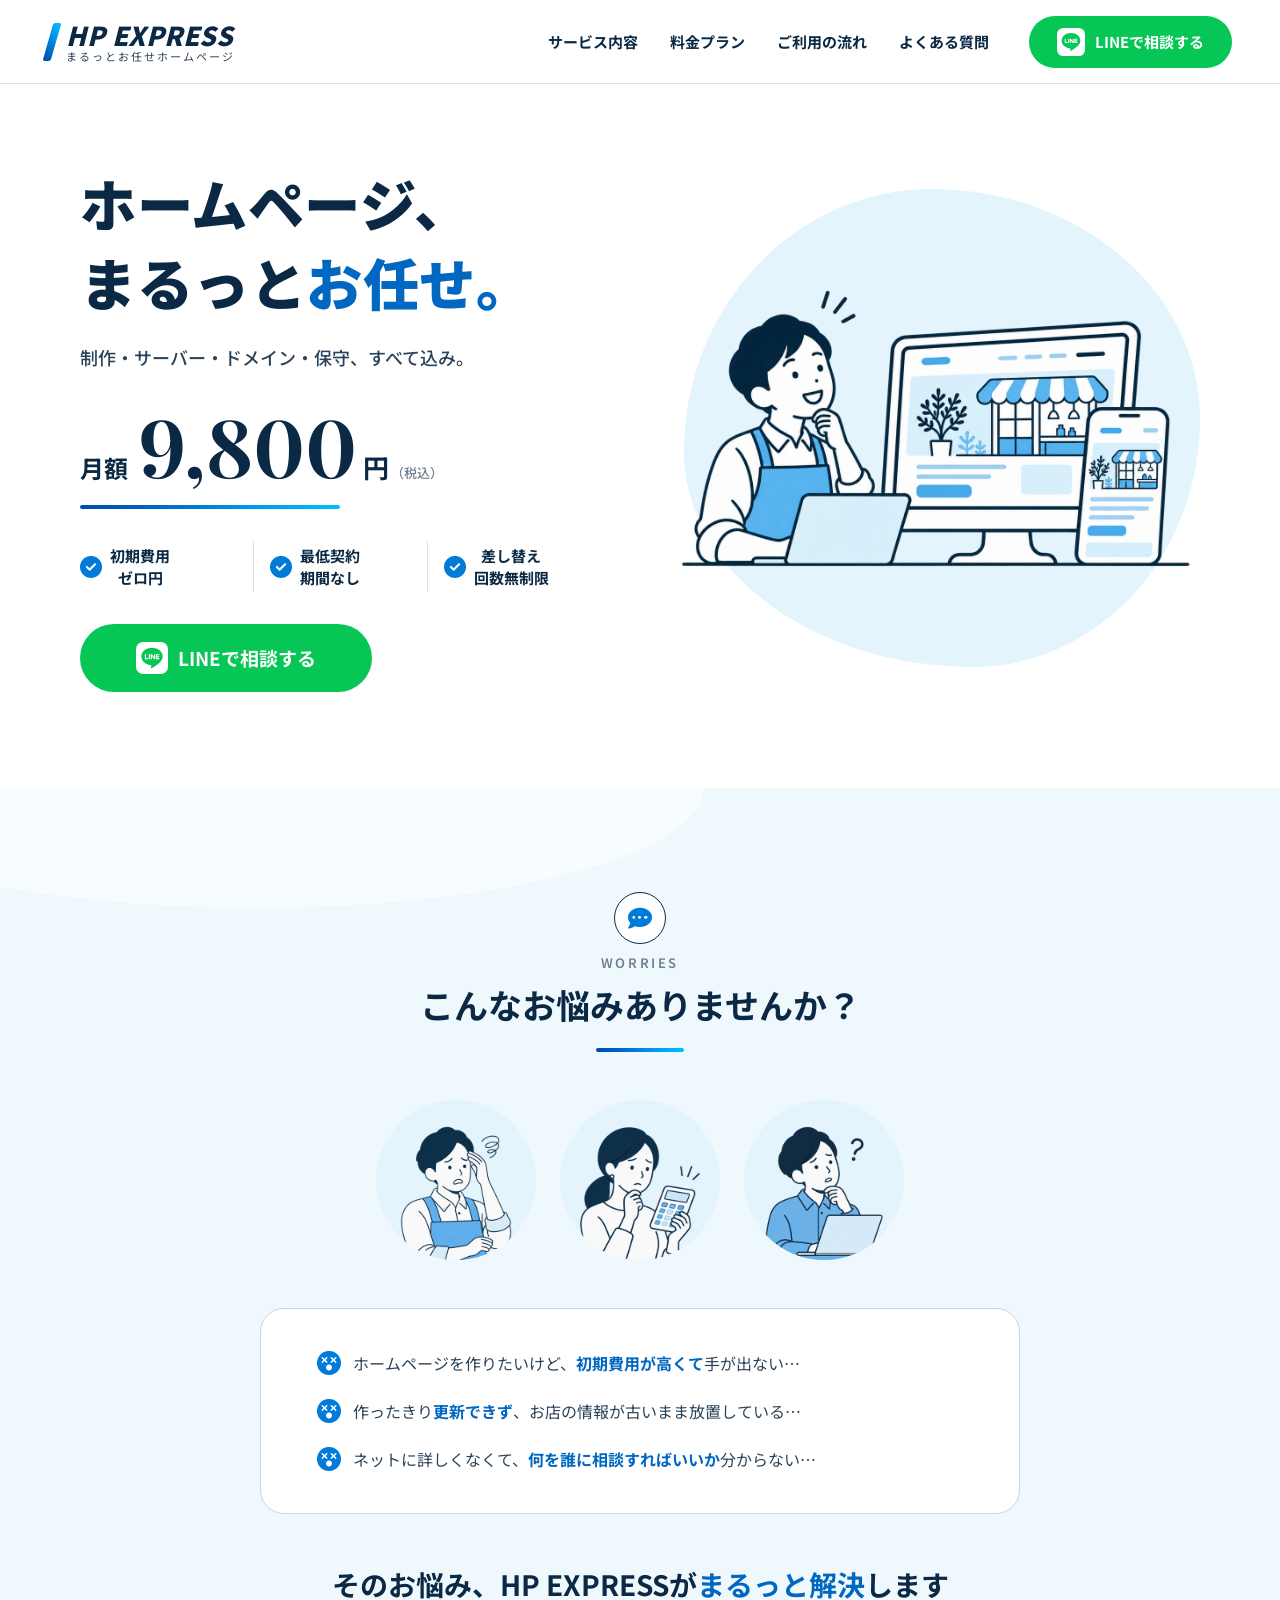
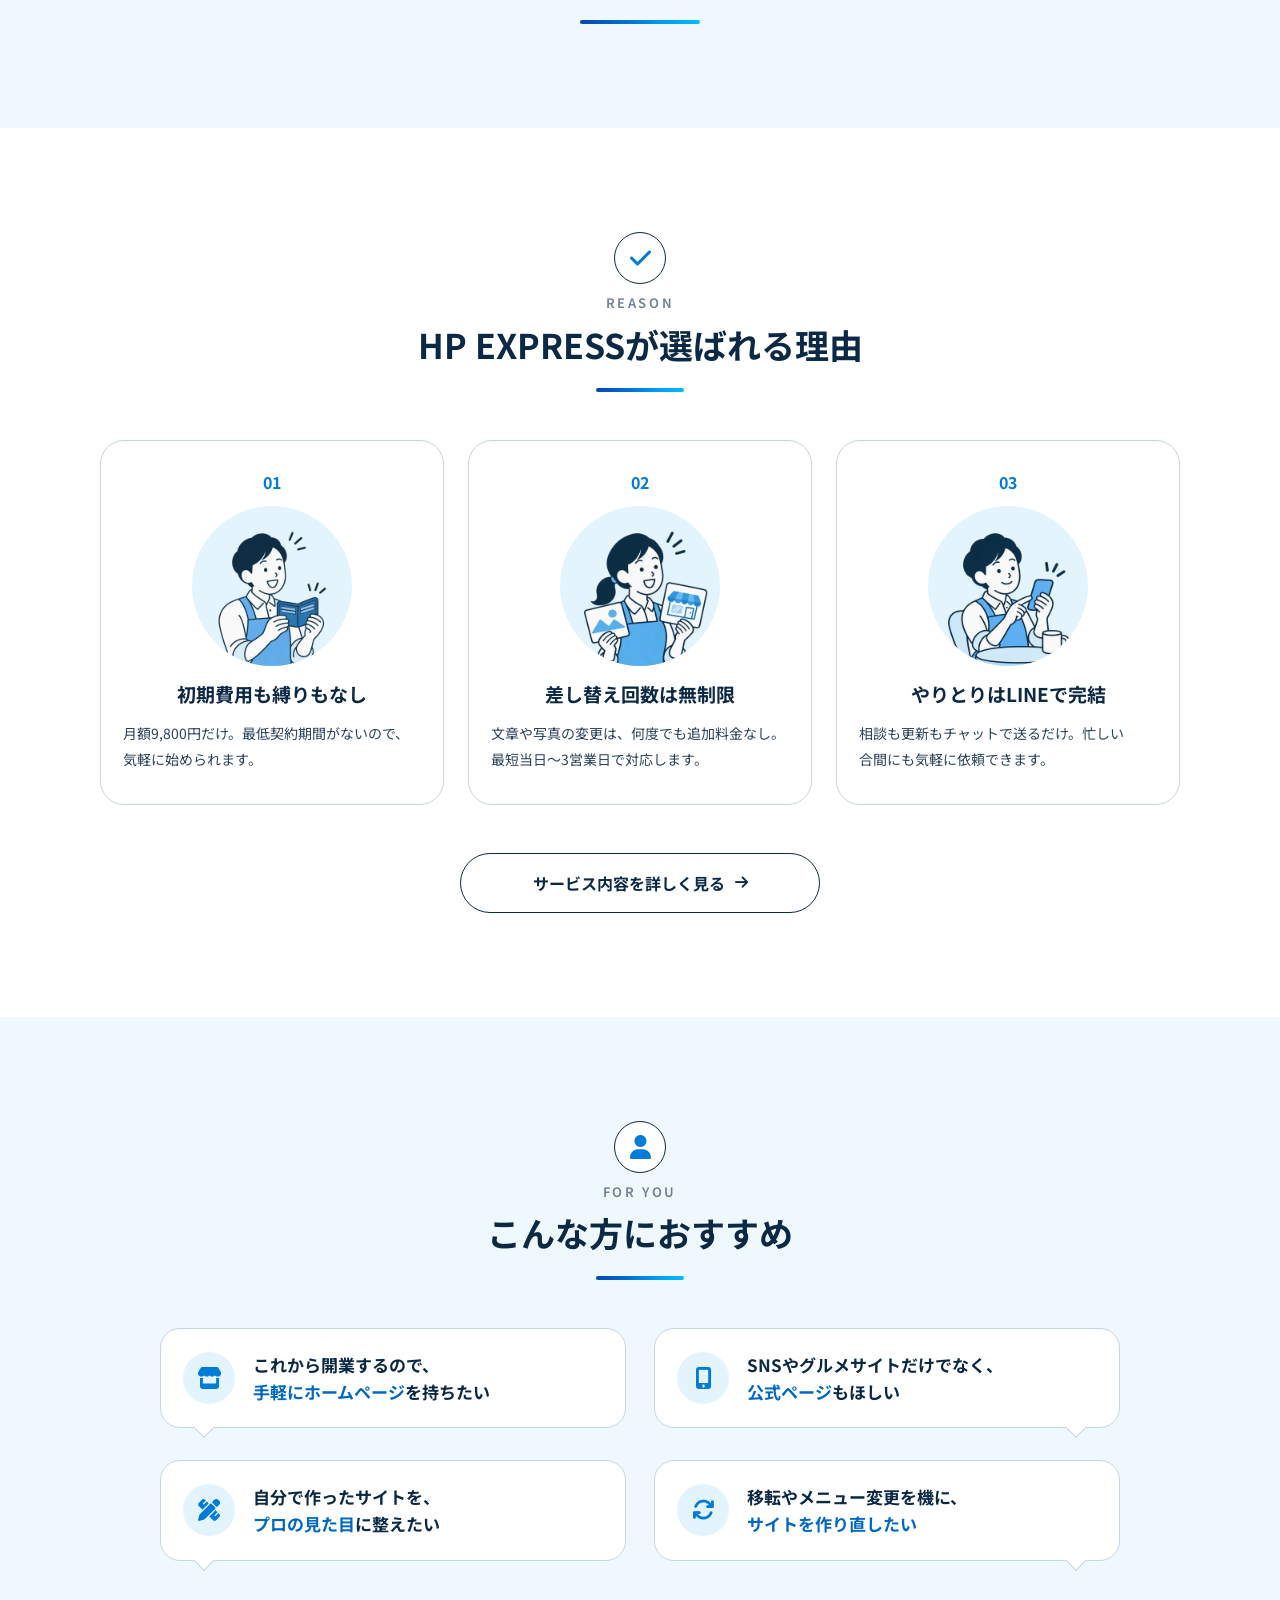
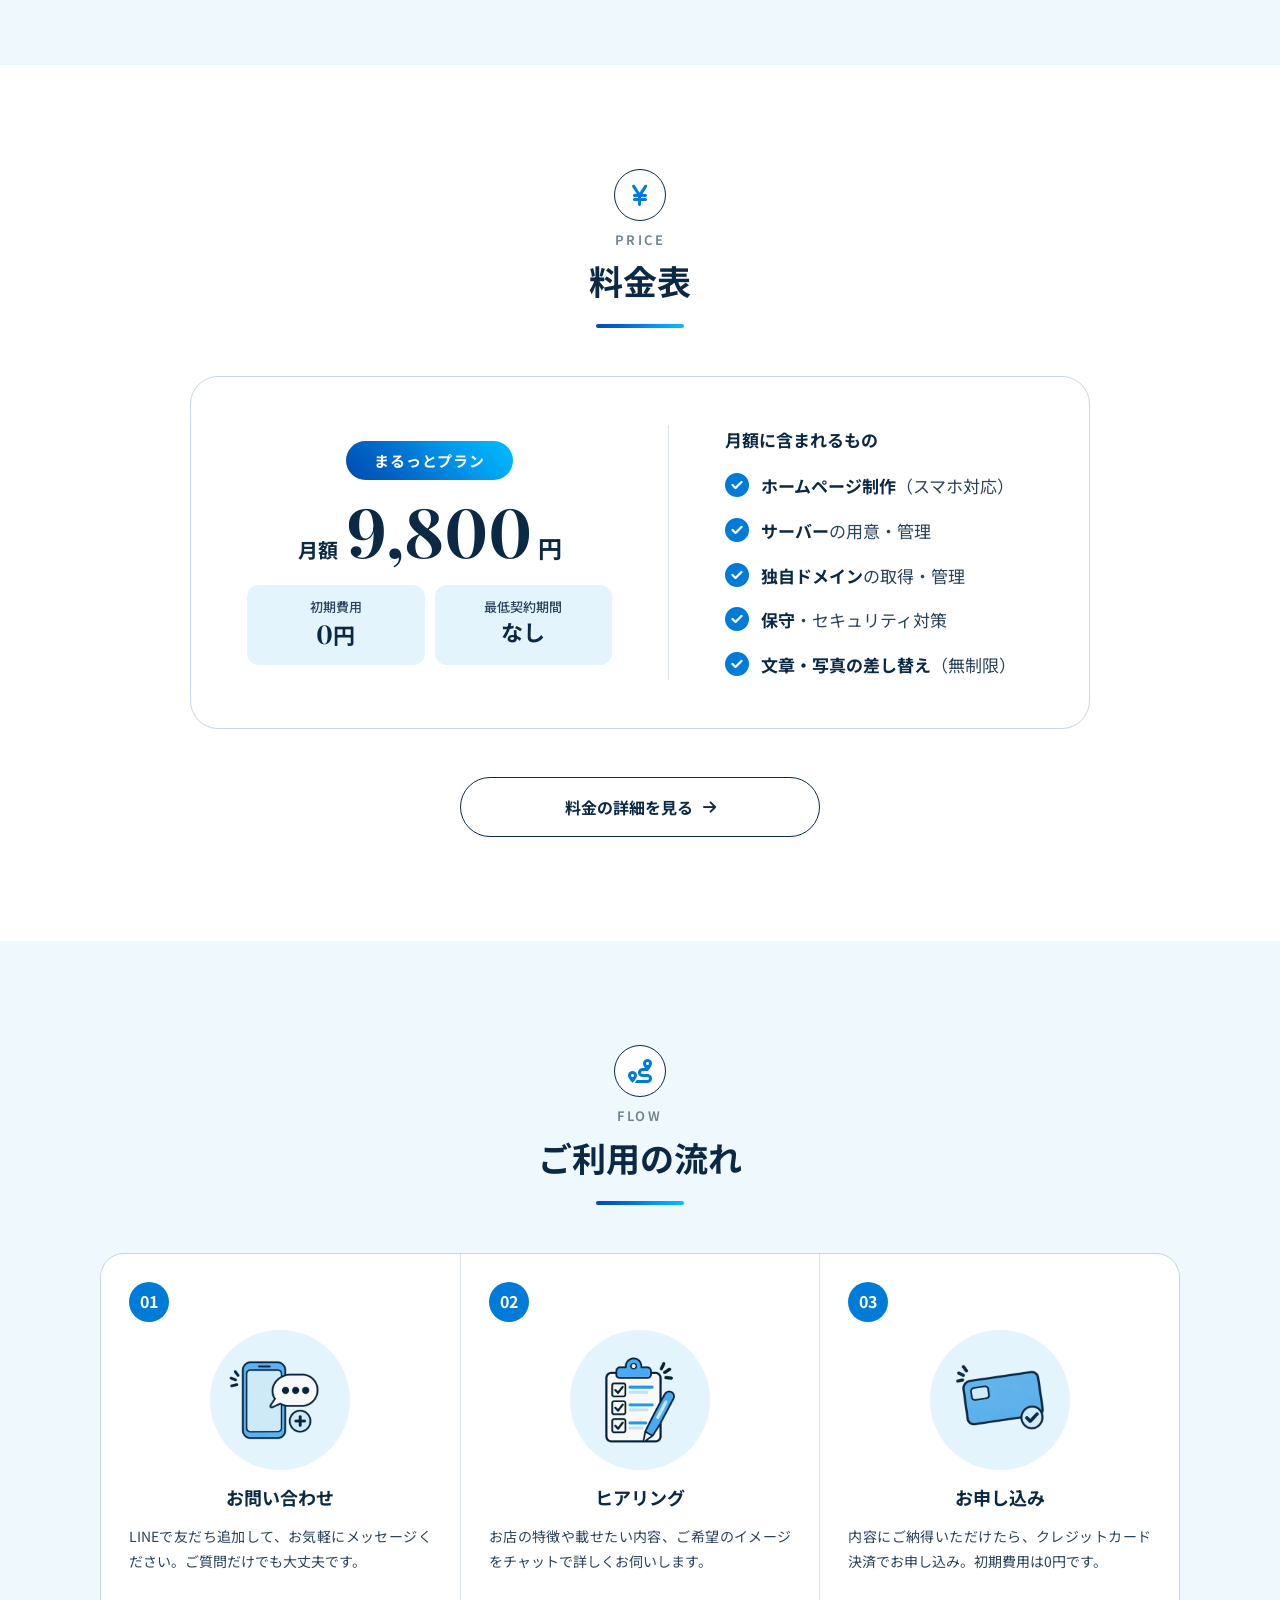
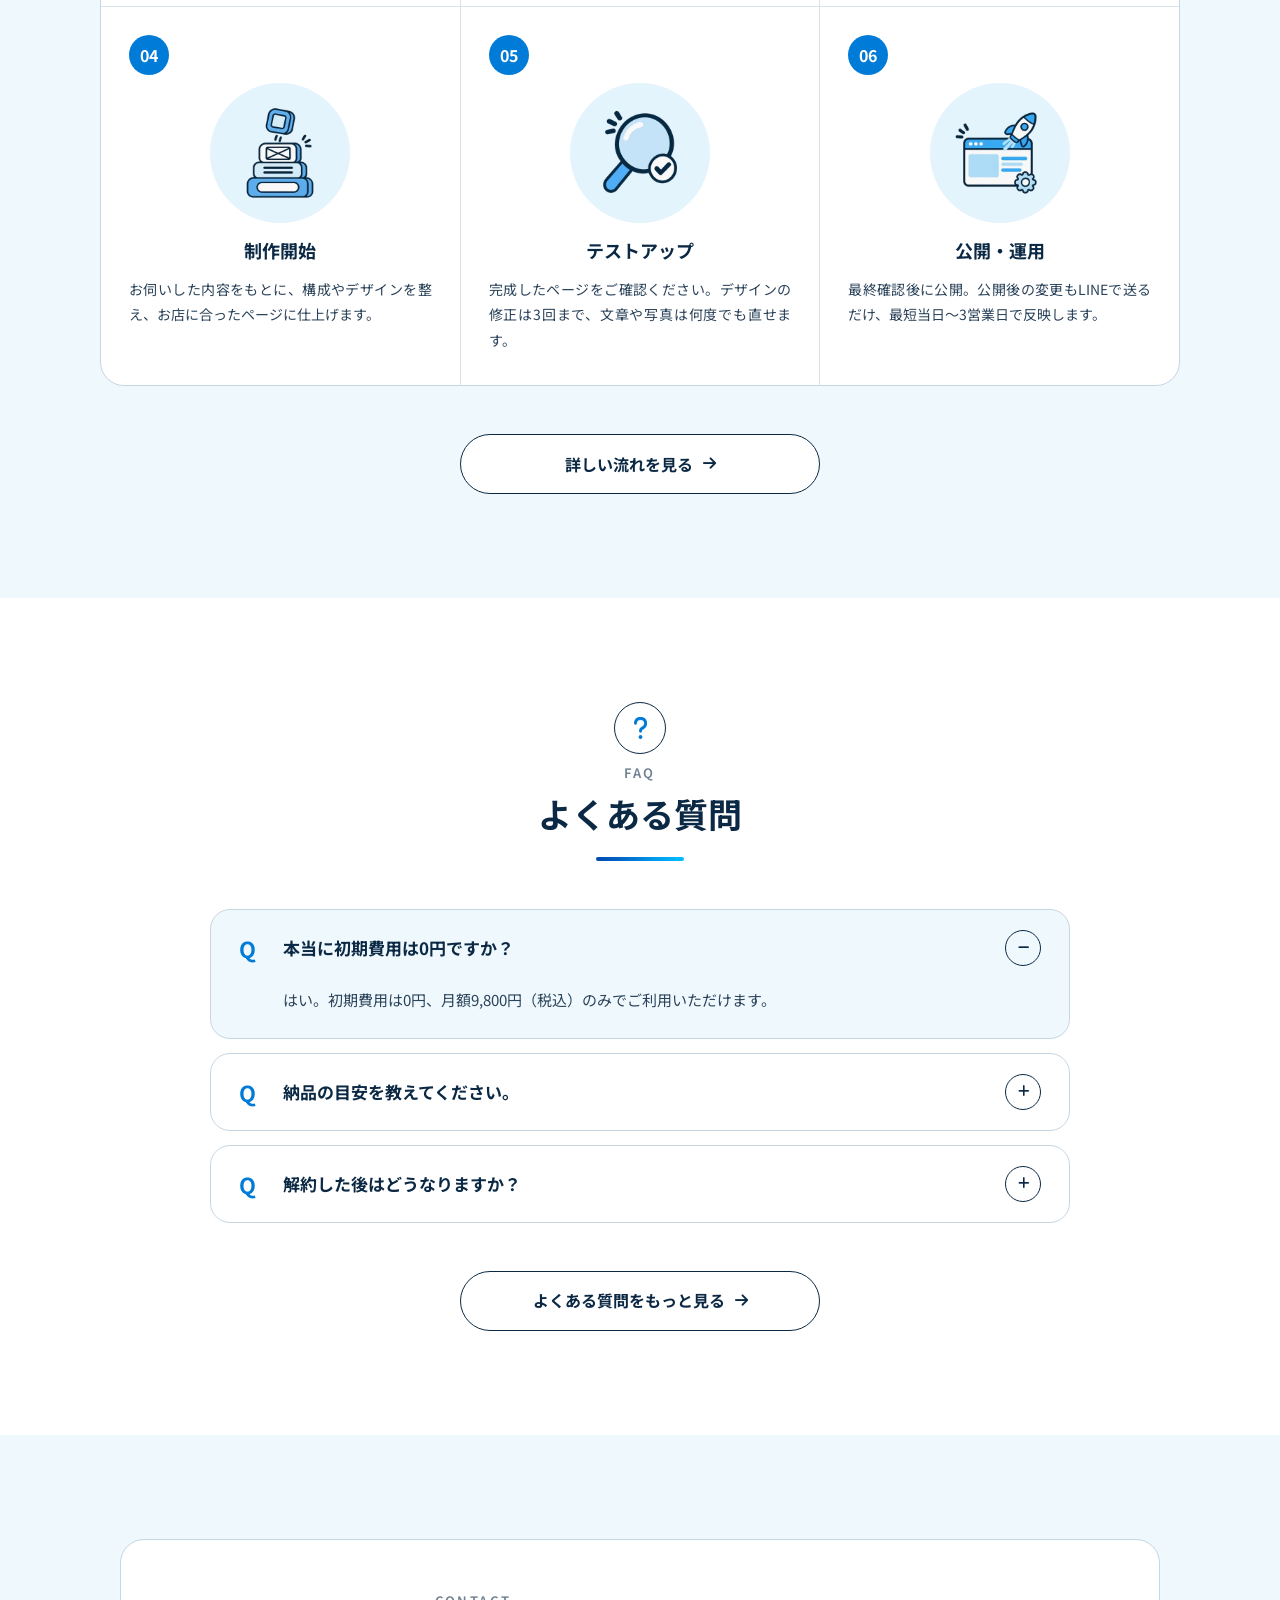
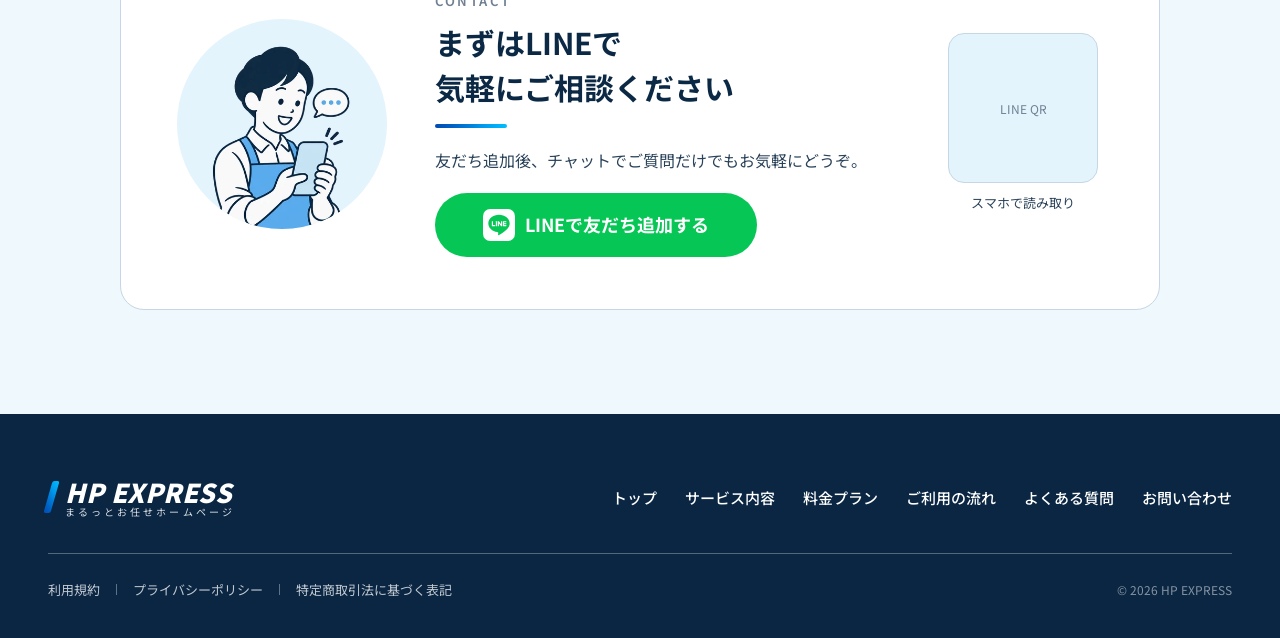
==== index.html @ 2e203f3d "文字サイズ調整" ====
<!DOCTYPE html>
<html lang="ja">
<head>
<meta charset="utf-8">
<meta name="viewport" content="width=device-width, initial-scale=1">
<title>HP EXPRESS｜ホームページ、まるっとお任せ。月額9,800円</title>
<meta name="description" content="制作・サーバー・ドメイン・保守、すべて込みで月額9,800円（税込）。初期費用0円・最低契約期間なし。相談も更新依頼もLINEで完結するホームページ制作サービスです。">
<link rel="preconnect" href="https://fonts.googleapis.com">
<link rel="preconnect" href="https://fonts.gstatic.com" crossorigin>
<link href="https://fonts.googleapis.com/css2?family=Noto+Sans+JP:wght@400;500;600;700;900&amp;family=Playfair+Display:wght@700&amp;display=swap" rel="stylesheet">
<link rel="stylesheet" href="https://cdnjs.cloudflare.com/ajax/libs/font-awesome/6.7.2/css/all.min.css" crossorigin="anonymous" referrerpolicy="no-referrer">
<link rel="stylesheet" href="assets/css/style.css?v=20261126l">
</head>
<body>

<header class="site-header">
  <a class="logo" href="./"><span class="logo__name">HP EXPRESS</span><span class="logo__sub">まるっとお任せホームページ</span></a>
  <nav class="gnav" aria-label="グローバルナビ">
    <a href="service/">サービス内容</a><a href="price/">料金プラン</a><a href="flow/">ご利用の流れ</a><a href="faq/">よくある質問</a>
  </nav>
  <a class="btn btn--line header-cta" href="https://lin.ee/XXXXXXX" target="_blank" rel="noopener"><img class="line-icon" src="assets/img/line-icon-reverse.svg" alt="" width="32" height="32">LINEで相談する</a>
  <button class="menu-btn" type="button" aria-expanded="false" aria-controls="sp-menu" aria-label="メニューを開く"><span></span><span></span><span></span></button>
  <div class="sp-menu" id="sp-menu">
    <ul>
      <li><a href="service/">サービス内容</a></li>
      <li><a href="price/">料金プラン</a></li>
      <li><a href="flow/">ご利用の流れ</a></li>
      <li><a href="faq/">よくある質問</a></li>
    </ul>
    <a class="btn btn--line" href="https://lin.ee/XXXXXXX" target="_blank" rel="noopener"><img class="line-icon" src="assets/img/line-icon-reverse.svg" alt="" width="32" height="32">LINEで相談する</a>
  </div>
</header>

<main>

<!-- ① ファーストビュー -->
<section class="fv" data-cta-trigger>
  <div class="fv__text">
    <h1>ホームページ、<br>まるっと<em>お任せ。</em></h1>
    <p class="fv__sub">制作・サーバー・ドメイン・保守、<br class="sp-only">すべて込み。</p>
  </div>
  <div class="fv__ill"><img src="assets/img/fv-01.webp" alt="スマホとPCに表示されたお店のホームページを見て喜ぶ店主" width="1200" height="662" fetchpriority="high"></div>
  <div class="fv__price">
    <div class="price-big"><span class="price-big__pre">月額</span><span class="price-big__num">9,800</span><span class="price-big__unit">円</span><span class="price-big__tax">（税込）</span></div>
  </div>
  <ul class="badges">
    <li class="badge">初期費用<br>ゼロ円</li>
    <li class="badge">最低契約<br>期間なし</li>
    <li class="badge">差し替え<br>回数無制限</li>
  </ul>
  <a class="btn btn--line fv__cta" href="https://lin.ee/XXXXXXX" target="_blank" rel="noopener"><img class="line-icon" src="assets/img/line-icon-reverse.svg" alt="" width="32" height="32">LINEで相談する</a>
</section>

<!-- ② こんなお悩みありませんか？ -->
<section class="sec sec--soft worries">
  <div class="sec-head">
    <span class="sec-head__icon" aria-hidden="true"><i class="fa-solid fa-comment-dots"></i></span>
    <span class="sec-head__en">WORRIES</span>
    <h2>こんなお悩み<br class="sp-only">ありませんか？</h2>
  </div>
  <div class="worry-people" aria-hidden="true">
    <img src="assets/img/worries-01.webp" alt="" width="400" height="400" loading="lazy">
    <img src="assets/img/worries-02.webp" alt="" width="400" height="400" loading="lazy">
    <img src="assets/img/worries-03.webp" alt="" width="400" height="400" loading="lazy">
  </div>
  <ul class="check-box">
    <li class="ck"><span>ホームページを作りたいけど、<em>初期費用が高くて</em>手が出ない…</span></li>
    <li class="ck"><span>作ったきり<em>更新できず</em>、お店の情報が古いまま放置している…</span></li>
    <li class="ck"><span>ネットに詳しくなくて、<em>何を誰に相談すればいいか</em>分からない…</span></li>
  </ul>
  <p class="worries__close u-line">そのお悩み、<br class="sp-only">HP EXPRESSが<em>まるっと解決</em>します</p>
</section>

<!-- ③ 選ばれる理由 -->
<section class="sec">
  <div class="sec-head">
    <span class="sec-head__icon" aria-hidden="true"><i class="fa-solid fa-check"></i></span>
    <span class="sec-head__en">REASON</span>
    <h2>HP EXPRESSが<br class="sp-only">選ばれる理由</h2>
  </div>
  <div class="reasons">
    <article class="reason">
      <img class="reason__img" src="assets/img/reason-01.webp" alt="" width="400" height="400" loading="lazy">
      <div class="reason__body"><span class="reason__no">01</span><h3>初期費用も縛りもなし</h3><p>月額9,800円だけ。最低契約期間がないので、気軽に始められます。</p></div>
    </article>
    <article class="reason">
      <img class="reason__img" src="assets/img/reason-02.webp" alt="" width="400" height="400" loading="lazy">
      <div class="reason__body"><span class="reason__no">02</span><h3>差し替え回数は無制限</h3><p>文章や写真の変更は、<br class="sp-only">何度でも追加料金なし。最短当日〜3営業日で対応します。</p></div>
    </article>
    <article class="reason">
      <img class="reason__img" src="assets/img/reason-03.webp" alt="" width="400" height="400" loading="lazy">
      <div class="reason__body"><span class="reason__no">03</span><h3>やりとりはLINEで完結</h3><p>相談も更新もチャットで送るだけ。忙しい合間にも気軽に依頼できます。</p></div>
    </article>
  </div>
  <a class="btn btn--outline" href="service/">サービス内容を詳しく見る <i class="fa-solid fa-arrow-right" aria-hidden="true"></i></a>
</section>

<!-- ④ こんな方におすすめ -->
<section class="sec sec--soft">
  <div class="sec-head">
    <span class="sec-head__icon" aria-hidden="true"><i class="fa-solid fa-user"></i></span>
    <span class="sec-head__en">FOR YOU</span>
    <h2>こんな方におすすめ</h2>
  </div>
  <ul class="voices">
    <li class="voice"><span class="voice__icon" aria-hidden="true"><i class="fa-solid fa-store"></i></span><p>これから開業するので、<br><em>手軽にホームページ</em>を持ちたい</p></li>
    <li class="voice voice--r"><span class="voice__icon" aria-hidden="true"><i class="fa-solid fa-mobile-screen-button"></i></span><p>SNSやグルメサイトだけでなく、<br><em>公式ページ</em>もほしい</p></li>
    <li class="voice"><span class="voice__icon" aria-hidden="true"><i class="fa-solid fa-pen-ruler"></i></span><p>自分で作ったサイトを、<br><em>プロの見た目</em>に整えたい</p></li>
    <li class="voice voice--r"><span class="voice__icon" aria-hidden="true"><i class="fa-solid fa-arrows-rotate"></i></span><p>移転やメニュー変更を機に、<br><em>サイトを作り直したい</em></p></li>
  </ul>
</section>

<!-- ⑤ 料金 -->
<section class="sec">
  <div class="sec-head">
    <span class="sec-head__icon" aria-hidden="true"><i class="fa-solid fa-yen-sign"></i></span>
    <span class="sec-head__en">PRICE</span>
    <h2>料金表</h2>
  </div>
  <div class="price-card">
    <div class="price-card__main">
      <span class="plan-tag">まるっとプラン</span>
      <div class="price-big"><span class="price-big__pre">月額</span><span class="price-big__num">9,800</span><span class="price-big__unit">円</span></div>
      <div class="price-chips"><div class="price-chip">初期費用<b><span class="n">0</span>円</b></div><div class="price-chip">最低契約期間<b>なし</b></div></div>
    </div>
    <div class="price-card__inc">
      <span class="price-card__inc-title">月額に含まれるもの</span>
      <ul class="dot-list">
        <li class="ck"><span><b>ホームページ制作</b>（スマホ対応）</span></li>
        <li class="ck"><span><b>サーバー</b>の用意・管理</span></li>
        <li class="ck"><span><b>独自ドメイン</b>の取得・管理</span></li>
        <li class="ck"><span><b>保守</b>・セキュリティ対策</span></li>
        <li class="ck"><span><b>文章・写真の差し替え</b>（無制限）</span></li>
      </ul>
    </div>
  </div>
  <a class="btn btn--outline" href="price/">料金の詳細を見る <i class="fa-solid fa-arrow-right" aria-hidden="true"></i></a>
</section>

<!-- ⑥ ご利用の流れ -->
<section class="sec sec--soft">
  <div class="sec-head">
    <span class="sec-head__icon" aria-hidden="true"><i class="fa-solid fa-route"></i></span>
    <span class="sec-head__en">FLOW</span>
    <h2>ご利用の流れ</h2>
  </div>
  <ol class="flow-cards">
    <li class="flow-card"><span class="step-no">01</span><img class="flow-card__img" src="assets/img/flow-01.webp" alt="" width="400" height="400" loading="lazy"><h3>お問い合わせ</h3><p>LINEで友だち追加して、お気軽にメッセージください。ご質問だけでも大丈夫です。</p></li>
    <li class="flow-card"><span class="step-no">02</span><img class="flow-card__img" src="assets/img/flow-02.webp" alt="" width="400" height="400" loading="lazy"><h3>ヒアリング</h3><p>お店の特徴や載せたい内容、ご希望のイメージをチャットで詳しくお伺いします。</p></li>
    <li class="flow-card"><span class="step-no">03</span><img class="flow-card__img" src="assets/img/flow-03.webp" alt="" width="400" height="400" loading="lazy"><h3>お申し込み</h3><p>内容にご納得いただけたら、クレジットカード決済でお申し込み。初期費用は0円です。</p></li>
    <li class="flow-card"><span class="step-no">04</span><img class="flow-card__img" src="assets/img/flow-04.webp" alt="" width="400" height="400" loading="lazy"><h3>制作開始</h3><p>お伺いした内容をもとに、構成やデザインを整え、お店に合ったページに仕上げます。</p></li>
    <li class="flow-card"><span class="step-no">05</span><img class="flow-card__img" src="assets/img/flow-05.webp" alt="" width="400" height="400" loading="lazy"><h3>テストアップ</h3><p>完成したページをご確認ください。デザインの修正は3回まで、文章や写真は何度でも直せます。</p></li>
    <li class="flow-card"><span class="step-no">06</span><img class="flow-card__img" src="assets/img/flow-06.webp" alt="" width="400" height="400" loading="lazy"><h3>公開・運用</h3><p>最終確認後に公開。公開後の変更もLINEで送るだけ、最短当日〜3営業日で反映します。</p></li>
  </ol>
  <a class="btn btn--outline" href="flow/">詳しい流れを見る <i class="fa-solid fa-arrow-right" aria-hidden="true"></i></a>
</section>

<!-- ⑦ よくある質問（抜粋） -->
<section class="sec">
  <div class="sec-head">
    <span class="sec-head__icon" aria-hidden="true"><i class="fa-solid fa-question"></i></span>
    <span class="sec-head__en">FAQ</span>
    <h2>よくある質問</h2>
  </div>
  <div class="faq-list">
    <details class="faq" open>
      <summary><b class="faq__q">Q</b><span class="faq__title">本当に初期費用は0円ですか？</span><span class="faq__sign" aria-hidden="true"></span></summary>
      <div class="faq__a">はい。初期費用は0円、月額9,800円（税込）のみでご利用いただけます。</div>
    </details>
    <details class="faq">
      <summary><b class="faq__q">Q</b><span class="faq__title">納品の目安を教えてください。</span><span class="faq__sign" aria-hidden="true"></span></summary>
      <div class="faq__a">最短1日~2週間での公開が可能です。出来る限りの迅速な制作を心がけています。</div>
    </details>
    <details class="faq">
      <summary><b class="faq__q">Q</b><span class="faq__title">解約した後はどうなりますか？</span><span class="faq__sign" aria-hidden="true"></span></summary>
      <div class="faq__a">解約月の末日で公開を終了します。ご希望に応じてドメインは無償で譲渡します。</div>
    </details>
  </div>
  <a class="btn btn--outline" href="faq/">よくある質問をもっと見る <i class="fa-solid fa-arrow-right" aria-hidden="true"></i></a>
</section>

<!-- ⑧ 共通CTA -->
<section class="cta">
  <div class="cta__box">
    <img class="cta__ill" src="assets/img/cta-01.webp" alt="" width="400" height="400" loading="lazy">
    <div class="cta__body">
      <span class="cta__en">CONTACT</span>
      <h2 class="u-line">まずはLINEで<br>気軽にご相談ください</h2>
      <p>友だち追加後、チャットで<br class="sp-only">ご質問だけでもお気軽にどうぞ。</p>
      <a class="btn btn--line" href="https://lin.ee/XXXXXXX" target="_blank" rel="noopener"><img class="line-icon" src="assets/img/line-icon-reverse.svg" alt="" width="32" height="32">LINEで友だち追加する</a>
    </div>
    <div class="cta__qr"><div class="cta__qr-img">LINE QR</div><span>スマホで読み取り</span></div>
  </div>
</section>

</main>

<footer class="site-footer">
  <div class="footer-top">
    <a class="logo" href="./"><span class="logo__name">HP EXPRESS</span><span class="logo__sub">まるっとお任せホームページ</span></a>
    <nav class="footer-nav" aria-label="フッターナビ"><a href="./">トップ</a><a href="service/">サービス内容</a><a href="price/">料金プラン</a><a href="flow/">ご利用の流れ</a><a href="faq/">よくある質問</a><a href="https://lin.ee/XXXXXXX" target="_blank" rel="noopener">お問い合わせ</a></nav>
  </div>
  <div class="footer-legal">
    <div class="footer-legal__links"><a href="terms/">利用規約</a><span class="footer-legal__sep" aria-hidden="true"></span><a href="privacy/">プライバシーポリシー</a><span class="footer-legal__sep" aria-hidden="true"></span><a href="tokushoho/">特定商取引法に基づく表記</a></div>
    <small>© 2026 HP EXPRESS</small>
  </div>
</footer>

<div class="fixed-cta">
  <a class="btn btn--line" href="https://lin.ee/XXXXXXX" target="_blank" rel="noopener"><img class="line-icon" src="assets/img/line-icon-reverse.svg" alt="" width="32" height="32">LINEで気軽に相談する</a>
</div>

<script src="assets/js/main.js"></script>
</body>
</html>
---- assets/css/style.css ----
/* =========================================================
   HP EXPRESS — デザイン実装
   基準：design/04_adopted/design-rules.md（確定版 v1）
   モバイルファースト（基準 375px）／PC拡張は min-width:960px
   ========================================================= */

:root {
  /* カラー */
  --navy: #0B2944;
  --text: #2B435A;
  --muted: #6F8092;
  --blue: #007BD7;
  --blue-text: #0068C0;
  --grad: linear-gradient(45deg, #004BB1 0%, #0062C4 25%, #007BD7 45%, #0098EC 65%, #00BEFF 100%);
  --grad-h: linear-gradient(90deg, #004BB1 0%, #0062C4 25%, #007BD7 45%, #0098EC 65%, #00BEFF 100%);
  --bg: #FFFFFF;
  --bg-soft: #EFF8FD;
  --bg-tint: #E4F4FD;
  --line: #C5D6E4;
  --line-soft: #D9E2EA;
  --line-green: #06C755;
  --footer: #0A2643;
  --ill-blue: #6BBBF2;

  /* 形状 */
  --r-card: 20px;
  --r-card-lg: 24px;
  --r-sm: 12px;
  --card-border: 1px solid var(--line);
  --strong-border: 1.5px solid var(--navy);

  /* 書体 */
  --font: 'Noto Sans JP', sans-serif;
  --num: 'Playfair Display', serif;

  /* 余白 */
  --gutter: 24px;

}

/* ---------- アイコン（Font Awesome Free 6） ---------- */
/* 疑似要素で使うときの共通指定。チェックは circle-check（青い円＋白抜きチェック） */
.ck::before, .badge::before, .dot-item::before, .sp-menu li a::after, .faq__sign::before {
  font-family: "Font Awesome 6 Free";
  font-weight: 900;
  font-style: normal;
  line-height: 1;
  -webkit-font-smoothing: antialiased;
}

*, *::before, *::after { box-sizing: border-box; }

html { -webkit-text-size-adjust: 100%; }

body {
  margin: 0;
  background: var(--bg);
  color: var(--text);
  font-family: var(--font);
  font-size: 15px;
  line-height: 1.8;
  -webkit-font-smoothing: antialiased;
}

a { color: var(--navy); }
a:hover { color: var(--blue-text); }

h1, h2, h3, p { margin: 0; }
ul, ol { margin: 0; padding: 0; list-style: none; }
img, svg { max-width: 100%; display: block; }
em { font-style: normal; color: var(--blue-text); }

.pc-only { display: none; }

/* ---------- イラスト・プレースホルダー（本番イラスト差し替えまで） ---------- */
.ph {
  background: var(--bg-tint);
  display: flex;
  align-items: center;
  justify-content: center;
  text-align: center;
  color: var(--muted);
  font-size: 10px;
  line-height: 1.5;
  flex: none;
}
.ph--round { border-radius: 50%; }

/* ---------- チェック付き項目 ---------- */
.ck { display: flex; gap: 12px; align-items: flex-start; }
.ck::before {
  content: "\f058";
  flex: none;
  font-size: 24px;
  margin-top: 2px;
  color: var(--blue);
}

/* ---------- ボタン ---------- */
.btn {
  display: flex;
  align-items: center;
  justify-content: center;
  gap: 10px;
  height: 56px;
  padding: 0 24px;
  border-radius: 999px;
  font-size: 16px;
  font-weight: 700;
  line-height: 1.4;
  text-decoration: none;
  transition: opacity .15s;
}
.btn:hover { opacity: .85; }
.btn .fa-arrow-right { font-size: 15px; }
.btn--line { background: var(--line-green); color: #fff; }
.btn--line:hover { color: #fff; }
.btn--outline { background: #fff; color: var(--navy); border: var(--strong-border); }
.btn--outline:hover { color: var(--navy); }

/* LINEアイコン（LINE公式素材：assets/img/line-icon.svg。加工せずそのまま使う） */
.line-icon { width: 32px; height: 32px; flex: none; }

/* ---------- セクション見出し ---------- */
.sec-head {
  display: flex;
  flex-direction: column;
  align-items: center;
  gap: 6px;
  text-align: center;
}
.sec-head__icon {
  width: 44px; height: 44px;
  border-radius: 50%;
  border: var(--strong-border);
  background: #fff;
  display: flex; align-items: center; justify-content: center;
  margin-bottom: 4px;
}
.sec-head__icon i { font-size: 20px; color: var(--blue); }
.sec-head__en {
  font-size: 12px;
  font-weight: 600;
  letter-spacing: .2em;
  color: var(--muted);
  line-height: 1.4;
}
.sec-head h2 {
  font-size: 26px;
  line-height: 1.5;
  font-weight: 700;
  color: var(--navy);
}
.sec-head h2::after, .u-line::after {
  content: "";
  display: block;
  width: 72px; height: 4px;
  margin: 14px auto 0;
  border-radius: 2px;
  background: var(--grad-h);
}

/* ---------- セクション共通 ---------- */
.sec {
  padding: 64px var(--gutter);
  display: flex;
  flex-direction: column;
  gap: 32px;
}
.sec--soft { background: var(--bg-soft); }

/* ---------- ロゴ ---------- */
.logo {
  display: grid;
  grid-template-columns: auto auto;
  justify-content: start;
  column-gap: 10px;
  align-items: center;
  text-decoration: none;
  color: var(--navy);
  line-height: 1.1;
}
.logo::before {
  content: "";
  grid-row: 1 / span 2;
  width: 7px; height: 32px;
  background: var(--grad);
  border-radius: 2px;
  transform: skewX(-16deg);
}
.logo__name { font-weight: 900; font-style: italic; font-size: 21px; letter-spacing: .02em; margin-right: -.02em; }
/* 下の一文は「HP EXPRESS」と同じ横幅に均等割り付け */
.logo__sub { font-size: 10px; color: var(--text); letter-spacing: 0; text-align: justify; text-align-last: justify; }
.logo:hover { color: var(--navy); }

/* =========================================================
   ヘッダー
   ========================================================= */
.site-header {
  height: 64px;
  display: flex;
  align-items: center;
  justify-content: space-between;
  padding: 0 14px 0 var(--gutter);
  background: #fff;
  border-bottom: 1px solid var(--line-soft);
  position: relative;
  z-index: 30;
}
.menu-btn {
  width: 44px; height: 44px;
  border: 0;
  background: none;
  display: flex; flex-direction: column;
  align-items: center; justify-content: center;
  gap: 6px;
  cursor: pointer;
  padding: 0;
}
.menu-btn span {
  width: 24px; height: 2px;
  background: var(--navy);
  border-radius: 2px;
  transition: transform .2s, opacity .2s;
}
.menu-btn[aria-expanded="true"] span:nth-child(1) { transform: translateY(8px) rotate(45deg); }
.menu-btn[aria-expanded="true"] span:nth-child(2) { opacity: 0; }
.menu-btn[aria-expanded="true"] span:nth-child(3) { transform: translateY(-8px) rotate(-45deg); }

.gnav { display: none; }
.header-cta { display: none; }

/* SPドロワー */
.sp-menu {
  position: absolute;
  top: 100%; left: 0; right: 0;
  background: #fff;
  border-bottom: 1px solid var(--line-soft);
  padding: 8px var(--gutter) 24px;
  display: none;
  flex-direction: column;
  gap: 20px;
  box-shadow: 0 12px 24px rgba(11, 41, 68, .08);
}
.sp-menu.is-open { display: flex; }
.sp-menu ul { display: flex; flex-direction: column; }
.sp-menu li a {
  display: flex; justify-content: space-between; align-items: center;
  padding: 16px 4px;
  border-bottom: 1px solid var(--line-soft);
  font-weight: 700; font-size: 15px;
  text-decoration: none;
}
.sp-menu li a::after { content: "\f061"; color: var(--blue); font-size: 14px; }

/* =========================================================
   トップ：ファーストビュー
   ========================================================= */
.fv {
  padding: 40px var(--gutter) 48px;
  display: flex;
  flex-direction: column;
  gap: 28px;
  overflow: hidden;
}
.fv__text { display: flex; flex-direction: column; gap: 16px; }
.fv h1 { font-size: 36px; line-height: 1.4; font-weight: 900; color: var(--navy); letter-spacing: .01em; }
.fv__sub { font-size: 16px; line-height: 1.75; color: var(--text); font-weight: 500; }

/* SP：高さは画像の比率に任せる（固定高さだと画像の上に空白ができ、見出しとの間が間延びするため） */
.fv__ill {
  position: relative;
  margin: 0 calc(var(--gutter) * -1);
  background: none;
  font-size: 11px;
}
.fv__ill::before {
  content: "";
  position: absolute;
  inset: 12% -10% 0 8%;
  background: var(--bg-tint);
  border-radius: 58% 42% 0 0 / 60% 50% 0 0;
  z-index: -1;
}
.fv__ill { z-index: 0; display: flex; align-items: flex-end; justify-content: center; }
.fv__ill img { width: 100%; height: auto; padding: 0 10px; object-fit: contain; object-position: center bottom; }

.price-big { display: flex; align-items: baseline; justify-content: center; color: var(--navy); white-space: nowrap; }
.price-big__pre { font-size: 24px; font-weight: 700; margin-right: 10px; }
.price-big__num {
  font-family: var(--num);
  font-size: 64px; font-weight: 700; line-height: 1;
  font-variant-numeric: lining-nums proportional-nums; /* Playfairの既定はオールドスタイル数字のため */
  font-feature-settings: "lnum" 1, "pnum" 1;
  letter-spacing: 0;
}
.price-big__unit { font-size: 26px; font-weight: 700; margin-left: 6px; }
.price-big__tax { font-size: 13px; font-weight: 500; color: var(--muted); margin-left: 2px; }
.fv__price { display: flex; flex-direction: column; align-items: center; }
.fv__price::after {
  content: "";
  width: 200px; height: 4px;
  margin-top: 14px;
  border-radius: 2px;
  background: var(--grad-h);
}

.badges { display: grid; grid-template-columns: repeat(3, 1fr); }
.badge {
  display: flex;
  align-items: center;
  justify-content: center;
  gap: 6px;
  padding: 4px 4px;
  font-size: 13px;
  font-weight: 700;
  line-height: 1.45;
  color: var(--navy);
  white-space: nowrap; /* 改行位置はHTMLの<br>で固定 */
  text-align: center;
}
.badge + .badge { border-left: 1px solid var(--line-soft); }
.badge::before {
  content: "\f058";
  flex: none;
  font-size: 22px;
  color: var(--blue);
}
.fv__cta { height: 60px; font-size: 18px; }

/* =========================================================
   トップ：お悩み
   ========================================================= */
.worries { position: relative; overflow: hidden; }
.worries::before {
  content: "";
  position: absolute;
  top: -120px; left: -40%;
  width: 120%; height: 260px;
  border-radius: 50%;
  background: rgba(255, 255, 255, .45);
  pointer-events: none;
}
.worries > * { position: relative; }
.worry-people { display: flex; justify-content: center; gap: 8px; }
/* イラスト：正方形・背景透過の画像を円形に切り抜き、淡い水色の円の上に置く */
.worry-people img {
  flex: 1 1 0;
  min-width: 0;
  max-width: 112px;
  height: auto;
  aspect-ratio: 1;
  border-radius: 50%;
  background: var(--bg-tint);
}

.check-box {
  background: #fff;
  border: var(--card-border);
  border-radius: var(--r-card-lg);
  padding: 24px 20px;
  display: flex; flex-direction: column;
  gap: 18px;
}
.check-box .ck { font-size: 15px; line-height: 1.75; color: var(--text); }
/* お悩み項目はチェック（＝解決済み）ではなく、グルグル目の困り顔（face-dizzy）で悩みの印象に */
.check-box .ck::before { content: "\f567"; }
.check-box em { font-weight: 700; }
.worries__close { text-align: center; font-size: 20px; font-weight: 700; line-height: 1.6; color: var(--navy); }
.worries__close::after { width: 120px; }

/* =========================================================
   トップ：選ばれる理由
   ========================================================= */
.reasons { display: flex; flex-direction: column; gap: 16px; }
.reason {
  background: #fff;
  border: var(--card-border);
  border-radius: var(--r-card);
  padding: 20px 18px 20px 16px;
  display: grid;
  grid-template-columns: 104px 1fr;
  gap: 16px;
  align-items: center;
}
.reason__img { width: 104px; height: 104px; flex: none; border-radius: 50%; background: var(--bg-tint); }
.reason__body { display: flex; flex-direction: column; gap: 6px; }
.reason__no { font-size: 15px; font-weight: 700; color: var(--blue); line-height: 1.2; }
.reason h3 { font-size: 17px; line-height: 1.45; color: var(--navy); word-break: auto-phrase; }
.reason p { font-size: 13px; line-height: 1.7; color: var(--text); word-break: auto-phrase; text-wrap: pretty; }

/* =========================================================
   トップ：こんな方におすすめ
   ========================================================= */
.voices { display: flex; flex-direction: column; gap: 22px; width: 100%; }
.voice {
  position: relative;
  width: 94%;
  display: flex; align-items: center; gap: 12px;
  background: #fff;
  border: var(--card-border);
  border-radius: var(--r-card);
  padding: 16px 14px 16px 14px;
}
.voice--r { margin-left: auto; }
/* しっぽ：線付きの正方形を45度回して下に出す */
.voice::after {
  content: ""; position: absolute; bottom: -8px; left: 36px;
  width: 14px; height: 14px;
  background: #fff;
  border-right: var(--card-border); border-bottom: var(--card-border);
  transform: rotate(45deg);
}
.voice--r::after { left: auto; right: 36px; }
.voice__icon {
  flex: none; width: 44px; height: 44px; border-radius: 50%;
  display: flex; align-items: center; justify-content: center;
  background: var(--bg-tint); color: var(--blue); font-size: 19px;
}
.voice p { font-size: clamp(14px, 3.85vw, 15px); font-weight: 700; line-height: 1.6; color: var(--navy); white-space: nowrap; }
.voice em { font-style: normal; color: var(--blue-text); }

/* =========================================================
   料金カード（トップ／料金ページ共通）
   ========================================================= */
.price-card {
  background: #fff;
  border: var(--card-border);
  border-radius: var(--r-card-lg);
  padding: 32px 24px;
  display: flex; flex-direction: column;
  align-items: center;
  gap: 24px;
}
.price-card__main { width: 100%; display: flex; flex-direction: column; align-items: center; gap: 16px; }
.plan-tag {
  font-size: 15px; font-weight: 700;
  background: var(--grad);
  color: #fff;
  border-radius: 999px;
  padding: 6px 28px;
  letter-spacing: .06em;
}
.price-card .price-big__pre { font-size: 20px; margin-right: 8px; }
.price-card .price-big__num { font-size: clamp(48px, 14.4vw, 56px); }
.price-card .price-big__unit { font-size: 24px; }
.price-chips { display: flex; gap: 10px; width: 100%; }
.price-chip {
  flex: 1;
  border-radius: var(--r-sm);
  background: var(--bg-tint);
  padding: 12px 8px;
  text-align: center;
  font-size: 13px; font-weight: 500; line-height: 1.5;
  color: var(--text);
}
.price-chip b { display: block; font-size: 22px; color: var(--navy); line-height: 1.4; }
.price-chip .n { font-family: var(--num); font-size: 26px; font-variant-numeric: lining-nums; font-feature-settings: "lnum" 1; }
.price-card__inc {
  width: 100%;
  border-top: 1px solid var(--line-soft);
  padding-top: 20px;
  display: flex; flex-direction: column;
  gap: 14px;
}
.price-card__inc-title { font-size: 16px; font-weight: 700; color: var(--navy); }
.dot-list { display: flex; flex-direction: column; gap: 12px; }
.dot-list .ck { font-size: 15px; color: var(--text); }
.dot-list b { font-weight: 700; color: var(--navy); }

/* =========================================================
   トップ：ご利用の流れ（要約）
   ========================================================= */
/* 1枚の白い箱を細い線で6マスに区切る（線＝gapから見える背景色） */
.flow-cards {
  display: grid; grid-template-columns: repeat(2, 1fr); gap: 1px;
  background: var(--line-soft);
  border: var(--card-border);
  border-radius: var(--r-card-lg);
  overflow: hidden;
}
.flow-card {
  background: #fff;
  padding: 18px 14px 22px;
  display: flex; flex-direction: column; align-items: center; gap: 10px;
}
.flow-card .step-no { align-self: flex-start; width: 34px; height: 34px; font-size: 14px; margin-bottom: -6px; }
.step-no {
  width: 40px; height: 40px;
  border-radius: 50%;
  background: var(--blue); color: #fff;
  display: flex; align-items: center; justify-content: center;
  font-size: 16px; font-weight: 700;
  flex: none;
}
.flow-card__img { width: 96px; height: 96px; border-radius: 50%; background: var(--bg-tint); }
.flow-card h3 { font-size: 15px; line-height: 1.45; color: var(--navy); text-align: center; }
/* 狭いカード内で text-wrap: pretty を使うと行が早めに折り返され右側が空くため、幅いっぱいに両端揃えで流す */
.flow-card p { align-self: stretch; font-size: 12px; line-height: 1.75; color: var(--text); text-align: justify; }

/* =========================================================
   FAQ アコーディオン（details/summary）
   ========================================================= */
.faq-list { display: flex; flex-direction: column; gap: 12px; }
.faq {
  border: var(--card-border);
  border-radius: var(--r-card);
  overflow: hidden;
  background: #fff;
  transition: background-color .2s;
}
.faq[open] { background: var(--bg-soft); }
.faq summary {
  min-height: 64px;
  padding: 14px 16px;
  display: grid;
  grid-template-columns: 22px 1fr 32px;
  gap: 12px;
  align-items: center;
  cursor: pointer;
  list-style: none;
}
.faq summary::-webkit-details-marker { display: none; }
.faq__q { font-size: 18px; font-weight: 700; color: var(--blue); line-height: 1; }
.faq__title { font-size: 15px; font-weight: 700; line-height: 1.55; color: var(--navy); }
.faq__sign {
  width: 32px; height: 32px;
  border-radius: 50%;
  border: var(--strong-border);
  display: flex; align-items: center; justify-content: center;
  color: var(--navy);
}
.faq__sign::before { content: "\2b"; font-size: 13px; }
.faq[open] .faq__sign::before { content: "\f068"; }
.faq__a { padding: 0 18px 20px 50px; font-size: 14px; line-height: 1.85; color: var(--text); }

/* FAQページ（小さめ） */
.faq--sm summary { min-height: 56px; padding: 12px 14px; }
.faq--sm .faq__title { font-size: 14px; }
.faq--sm .faq__a { padding: 0 16px 16px 48px; font-size: 13px; }

/* =========================================================
   共通CTA
   ========================================================= */
.cta { padding: 64px var(--gutter); background: var(--bg-soft); }
.cta__box {
  background: #fff;
  border: var(--card-border);
  border-radius: var(--r-card-lg);
  padding: 36px 20px;
  display: flex; flex-direction: column;
  align-items: center;
  gap: 24px;
  text-align: center;
}
.cta__body { display: contents; }
.cta__en { font-size: 12px; font-weight: 600; letter-spacing: .2em; color: var(--muted); order: -3; line-height: 1.4; margin-bottom: -16px; }
.cta h2 { font-size: 23px; line-height: 1.5; font-weight: 700; color: var(--navy); order: -2; }
.cta__ill { width: 180px; height: 180px; order: -1; border-radius: 50%; background: var(--bg-tint); }
.cta p { font-size: 15px; line-height: 1.8; color: var(--text); }
.cta .btn { width: 100%; height: 60px; font-size: 17px; }
.cta__qr { display: none; }

/* =========================================================
   フッター
   ========================================================= */
.site-footer {
  background: var(--footer);
  color: #fff;
  padding: 40px var(--gutter) 28px;
  display: flex; flex-direction: column;
  gap: 28px;
}
.site-footer a { color: inherit; text-decoration: none; }
.site-footer a:hover { color: #9FD4FA; }
.site-footer .logo { color: #fff; }
.site-footer .logo__sub { color: rgba(255, 255, 255, .85); }
.footer-top { display: flex; flex-direction: column; gap: 24px; }
/* SP：2列×3段のマス。左寄せの文字＋右端に小さな矢印 */
.footer-nav {
  display: grid; grid-template-columns: 1fr 1fr; column-gap: 20px;
  border-top: 1px solid rgba(255, 255, 255, .16);
}
.footer-nav a {
  display: flex; align-items: center; justify-content: space-between;
  height: 52px;
  border-bottom: 1px solid rgba(255, 255, 255, .16);
  font-size: 14px; font-weight: 500;
}
.footer-nav a::after {
  content: "\f054"; font-family: "Font Awesome 6 Free"; font-weight: 900;
  font-size: 10px; color: rgba(255, 255, 255, .45);
}
.footer-legal {
  display: flex; flex-direction: column;
  gap: 14px;
  font-size: 12px; color: rgba(255, 255, 255, .75);
}
.footer-legal small { font-size: 11px; color: rgba(255, 255, 255, .5); }
/* SP：ロゴ・ナビと揃えて左揃え、1行に1つずつ縦に並べる（縦線はPCのみ）
   ※比較案：横に流して折り返す版 → flex-direction を外し gap: 8px 24px; flex-wrap: wrap;
   ※中央揃え版も試したが、左揃えの方が全体のまとまりが良いため不採用 */
/* 右側が空かないよう、上のナビと同じ「横幅いっぱいの行＋右端の小さな矢印」で揃える（ナビより控えめなサイズ） */
.footer-legal__links { display: flex; flex-direction: column; align-items: stretch; }
.footer-legal__links a {
  display: flex; align-items: center; justify-content: space-between;
  height: 40px;
  border-bottom: 1px solid rgba(255, 255, 255, .1);
  white-space: nowrap; font-size: 12px;
}
.footer-legal__links a::after {
  content: "\f054"; font-family: "Font Awesome 6 Free"; font-weight: 900;
  font-size: 9px; color: rgba(255, 255, 255, .35);
}
.footer-legal__sep { display: none; width: 1px; height: 11px; background: rgba(255, 255, 255, .35); }

/* SP下部固定CTAバー（FV通過後に表示） */
.fixed-cta {
  position: fixed;
  left: 0; right: 0; bottom: 0;
  z-index: 40;
  padding: 10px 16px 12px;
  padding-bottom: calc(12px + env(safe-area-inset-bottom));
  background: rgba(255, 255, 255, .96);
  border-top: 1px solid var(--line-soft);
  box-shadow: 0 -6px 16px rgba(11, 41, 68, .06);
  transform: translateY(110%);
  visibility: hidden;
  transition: transform .25s ease, visibility .25s;
}
.fixed-cta.is-visible { transform: none; visibility: visible; }
.fixed-cta .btn { height: 52px; font-size: 16px; }
.fixed-cta .line-icon { width: 28px; height: 28px; }
body.has-fixed-cta { padding-bottom: 76px; }

/* =========================================================
   下層ページ共通（5-2で新デザインに合わせて調整予定）
   ========================================================= */
.page-title {
  padding: 40px var(--gutter) 36px;
  background: var(--bg-soft);
  display: flex; flex-direction: column;
  align-items: center;
  gap: 6px;
  text-align: center;
}
.page-title__en { font-size: 12px; font-weight: 600; letter-spacing: .2em; color: var(--muted); }
.page-title h1 { font-size: 26px; font-weight: 700; color: var(--navy); }
.breadcrumb { font-size: 11px; color: var(--muted); }
.breadcrumb a { color: inherit; }

.page-body { padding: 40px var(--gutter); display: flex; flex-direction: column; gap: 28px; }
.page-body h2.h-block { font-size: 18px; font-weight: 700; line-height: 1.5; color: var(--navy); }
.stack { display: flex; flex-direction: column; gap: 12px; }
.stack--14 { gap: 14px; }

.icon-row {
  display: grid;
  grid-template-columns: 44px 1fr;
  gap: 12px;
  align-items: center;
  padding: 12px 0;
  border-bottom: 1px solid var(--line-soft);
}
.icon-row .ph { width: 44px; height: 44px; border-radius: var(--r-sm); font-size: 8px; }
.icon-row__text { display: flex; flex-direction: column; gap: 2px; }
.icon-row__text b { font-size: 14px; color: var(--navy); }
.icon-row__text span { font-size: 12px; color: var(--text); line-height: 1.6; }

.box {
  border: var(--card-border);
  border-radius: var(--r-card);
  padding: 20px;
  display: flex; flex-direction: column;
  gap: 8px;
}
.box h2 { font-size: 16px; font-weight: 700; color: var(--navy); }
.box p { font-size: 13px; line-height: 1.8; }

.soft-box {
  background: var(--bg-soft);
  border-radius: var(--r-card);
  padding: 20px;
  display: flex; flex-direction: column;
  gap: 10px;
}
.soft-box h2 { font-size: 16px; font-weight: 700; color: var(--navy); }
.soft-box .dot-item { display: flex; gap: 10px; font-size: 13px; line-height: 1.7; }
.dot-item::before {
  content: "\f058";
  flex: none;
  font-size: 20px;
  margin-top: 2px;
  color: var(--blue);
}

.option-table { border: var(--card-border); border-radius: var(--r-card); overflow: hidden; }
.option-row {
  display: flex; justify-content: space-between;
  gap: 12px;
  padding: 14px 16px;
  border-bottom: 1px solid var(--line-soft);
  font-size: 13px; line-height: 1.5;
}
.option-row:last-child { border-bottom: 0; }
.option-row__price { flex: none; color: var(--muted); font-size: 12px; }

.service-cards { display: grid; grid-template-columns: 1fr 1fr; gap: 10px; }
.service-card {
  border: var(--card-border);
  border-radius: var(--r-card);
  padding: 16px 12px;
  display: flex; flex-direction: column;
  align-items: center;
  gap: 8px;
  text-align: center;
}
.service-card .ph { width: 64px; height: 64px; padding: 6px; font-size: 8px; line-height: 1.3; }
.service-card b { font-size: 15px; color: var(--navy); }
.service-card span { font-size: 11px; line-height: 1.6; }

.quality {
  border: var(--card-border);
  border-radius: var(--r-card-lg);
  padding: 22px 18px;
  display: flex; flex-direction: column;
  gap: 12px;
}
.quality__en { font-size: 12px; font-weight: 600; letter-spacing: .15em; color: var(--muted); }
.quality h2 { font-size: 18px; font-weight: 700; line-height: 1.5; color: var(--navy); }
.quality .ph { height: 150px; border-radius: var(--r-card); padding: 14px; }
.quality p { font-size: 13px; line-height: 1.8; }

.fact-list { display: flex; flex-direction: column; gap: 10px; }
.fact {
  background: var(--bg-soft);
  border-radius: var(--r-card);
  padding: 18px;
  display: flex; flex-direction: column;
  gap: 6px;
}
.fact__label { font-size: 12px; font-weight: 700; color: var(--muted); }
.fact b { font-size: 16px; line-height: 1.5; color: var(--navy); }
.fact__note { font-size: 12px; }

.chat {
  border: var(--card-border);
  border-radius: var(--r-card-lg);
  padding: 18px 14px;
  background: var(--bg-soft);
  display: flex; flex-direction: column;
  gap: 10px;
}
.chat__me {
  align-self: flex-end;
  max-width: 78%;
  background: #C9F0D8;
  border-radius: 18px 18px 4px 18px;
  padding: 10px 14px;
  font-size: 13px; line-height: 1.6;
}
.chat__photo { align-self: flex-end; width: 130px; height: 84px; border-radius: 14px; font-size: 9px; background: #fff; }
.chat__them { display: flex; gap: 8px; align-items: flex-end; }
.chat__avatar { width: 34px; height: 34px; border-radius: 50%; background: var(--bg-tint); flex: none; }
.chat__them p {
  max-width: 72%;
  background: #fff;
  border: 1px solid var(--line-soft);
  border-radius: 18px 18px 18px 4px;
  padding: 10px 14px;
  font-size: 13px; line-height: 1.6;
}

.timeline { display: flex; flex-direction: column; }
.timeline__item { display: grid; grid-template-columns: 40px 1fr; gap: 14px; }
.timeline__rail { display: flex; flex-direction: column; align-items: center; }
.timeline__rail::after { content: ""; flex: 1; width: 0; border-left: 2px dashed var(--line); margin: 4px 0; }
.timeline__item:last-child .timeline__rail::after { visibility: hidden; }
.timeline__card {
  border: var(--card-border);
  border-radius: var(--r-card);
  padding: 16px;
  margin-bottom: 16px;
  display: flex; flex-direction: column;
  gap: 10px;
}
.timeline__card b { font-size: 16px; line-height: 1.5; color: var(--navy); }
.timeline__card .ph { height: 110px; border-radius: var(--r-sm); padding: 10px; font-size: 9px; }
.timeline__card p { font-size: 13px; line-height: 1.8; }

.faq-chips { display: flex; flex-wrap: wrap; gap: 8px; }
.faq-chips a {
  font-size: 12px; font-weight: 700;
  border: var(--card-border);
  background: #fff;
  border-radius: 999px;
  padding: 6px 14px;
  text-decoration: none;
}
.faq-cat { display: flex; flex-direction: column; gap: 10px; scroll-margin-top: 16px; }
.faq-cat h2 { font-size: 17px; font-weight: 700; display: flex; align-items: center; gap: 8px; color: var(--navy); }
.faq-cat h2::before { content: ""; width: 10px; height: 10px; border-radius: 50%; background: var(--blue); }

.legal { padding: 36px var(--gutter) 48px; display: flex; flex-direction: column; gap: 24px; }
.legal p, .legal li { font-size: 13px; line-height: 1.9; }
.legal__sec { display: flex; flex-direction: column; gap: 8px; }
.legal__sec h2 { font-size: 15px; font-weight: 700; padding-bottom: 8px; border-bottom: 1px solid var(--line); color: var(--navy); }
.legal__sec ol { margin: 0; padding-left: 1.4em; }
.legal__date { font-size: 12px; color: var(--muted); text-align: right; }
.legal-table { width: 100%; border-collapse: collapse; font-size: 13px; line-height: 1.8; }
.legal-table th, .legal-table td { text-align: left; vertical-align: top; padding: 12px 0; border-bottom: 1px solid var(--line-soft); }
.legal-table th { width: 8.5em; padding-right: 12px; font-weight: 700; color: var(--navy); }

/* Mobile body copy: improve readability without changing the layout. */
@media (max-width: 959px) {
  /* Tighten mobile section spacing (64px to 52px). */
  main > .sec,
  main > .cta {
    padding-top: 52px;
    padding-bottom: 52px;
  }

  .reason p,
  .flow-card p,
  main > .sec .check-box .ck,
  main > .sec .dot-list .ck,
  main > .sec .faq__a,
  main > .cta p {
    color: #243D53;
  }
}

/* =========================================================
   PC（拡張）
   ========================================================= */
@media (min-width: 960px) {
  .sp-only { display: none; }
  .pc-only { display: initial; }

  :root { --gutter: 80px; }

  /* ヘッダー */
  .site-header { height: 84px; gap: 40px; padding: 0 48px; justify-content: flex-start; }
  .site-header .logo__name { font-size: 26px; }
  .site-header .logo::before { height: 38px; width: 8px; }
  .site-header .logo__sub { font-size: 11px; }
  .menu-btn, .sp-menu { display: none !important; }
  .gnav { display: flex; gap: clamp(20px, 2.5vw, 36px); margin-left: auto; font-size: 15px; font-weight: 700; }
  .gnav a { text-decoration: none; }
  .gnav a[aria-current="page"] { color: var(--blue-text); }
  .header-cta { display: flex; height: 52px; padding: 0 28px; font-size: 15px; }
  .header-cta .line-icon { width: 28px; height: 28px; }

  /* セクション */
  .sec { padding: 104px var(--gutter); align-items: center; gap: 48px; }
  .sec-head__icon { width: 52px; height: 52px; }
  .sec-head__icon i { font-size: 24px; }
  .sec-head__en { font-size: 13px; }
  .sec-head h2 { font-size: 34px; }
  .sec-head h2::after { width: 88px; margin-top: 18px; }
  .btn--outline { min-width: 360px; height: 60px; padding: 0 40px; }

  /* FV */
  .fv {
    padding: 80px var(--gutter) 96px;
    display: grid;
    grid-template-columns: 1fr 1.05fr;
    grid-template-areas: "text ill" "price ill" "badges ill" "cta ill";
    align-content: center;
    align-items: center;
    column-gap: 48px;
    row-gap: 32px;
    max-width: 1440px;
    margin: 0 auto;
  }
  .fv__text { grid-area: text; gap: 20px; }
  .fv h1 { font-size: clamp(44px, 4.4vw, 58px); }
  .fv__sub { font-size: 18px; }
  .fv__ill { grid-area: ill; height: 520px; margin: 0; font-size: 13px; }
  .fv__ill::before { inset: 4% 0 4% 6%; border-radius: 48% 52% 44% 56% / 55% 48% 52% 45%; }
  .fv__ill { align-items: center; }
  .fv__ill img { height: auto; max-height: 100%; padding: 0 0 0 4%; }
  .fv__price { grid-area: price; align-items: flex-start; }
  .fv .price-big { justify-content: flex-start; }
  .fv .price-big__num { font-size: 80px; }
  .fv__price::after { width: 260px; }
  .badges { grid-area: badges; max-width: 520px; }
  .badge { font-size: 15px; justify-content: flex-start; gap: 8px; padding: 4px 16px; }
  .worries::before { width: 70%; left: -15%; height: 240px; }
  .badge:first-child { padding-left: 0; }
  .fv__cta { grid-area: cta; justify-self: start; height: 68px; padding: 0 56px; font-size: 19px; }

  /* お悩み */
  .worry-people { gap: 24px; }
  .worry-people img { flex: none; width: 160px; max-width: none; }
  .check-box { width: 100%; max-width: 760px; padding: 40px 56px; gap: 20px; }
  .check-box .ck { font-size: 16px; }
  .worries__close { font-size: 28px; }

  /* 理由 4列 */
  .reasons { display: grid; grid-template-columns: repeat(3, 1fr); gap: 24px; width: 100%; max-width: 1080px; }
  .reason { display: flex; flex-direction: column; align-items: center; gap: 14px; text-align: center; padding: 32px 22px; border-radius: var(--r-card-lg); }
  .reason__img { width: 160px; height: 160px; }
  .reason__body { display: contents; }
  .reason__no { order: -1; font-size: 16px; }
  .reason h3 { font-size: 19px; }
  .reason p { font-size: 14px; line-height: 1.8; text-align: left; }

  /* おすすめ 5列 */
  .voices { display: grid; grid-template-columns: repeat(2, 1fr); gap: 32px 28px; max-width: 960px; }
  .voice { width: 100%; padding: 22px 26px 22px 22px; gap: 18px; }
  .voice__icon { width: 52px; height: 52px; font-size: 22px; }
  .voice p { font-size: 17px; }

  /* 料金カード 2カラム */
  .price-card { width: 100%; max-width: 900px; padding: 48px 56px; display: grid; grid-template-columns: 1fr 1fr; gap: 56px; align-items: center; border-radius: 28px; }
  .price-card .price-big__num { font-size: 68px; }
  .price-card__inc { border-top: 0; border-left: 1px solid var(--line-soft); padding: 0 0 0 56px; gap: 16px; }
  .price-card__inc-title { font-size: 17px; }
  .dot-list { gap: 14px; }
  .dot-list .ck { font-size: 17px; }

  /* 流れ 6列 */
  .flow-cards { grid-template-columns: repeat(3, 1fr); width: 100%; max-width: 1080px; }
  .flow-card { padding: 28px 28px 32px; gap: 14px; }
  .flow-card .step-no { width: 40px; height: 40px; font-size: 16px; }
  .flow-card__img { width: 140px; height: 140px; }
  .flow-card h3 { font-size: 18px; }
  .flow-card p { font-size: 14px; line-height: 1.8; }

  /* FAQ */
  .sec .faq-list { width: 100%; max-width: 860px; gap: 14px; }
  .faq summary { padding: 20px 28px; grid-template-columns: 28px 1fr 36px; gap: 16px; }
  .faq__q { font-size: 22px; }
  .faq__title { font-size: 17px; }
  .faq__sign { width: 36px; height: 36px; }
  .faq__a { padding: 0 28px 24px 72px; font-size: 15px; }
  .faq--sm summary { padding: 16px 22px; grid-template-columns: 24px 1fr 32px; }
  .faq--sm .faq__title { font-size: 15px; }
  .faq--sm .faq__a { padding: 0 22px 20px 62px; font-size: 14px; }

  /* 共通CTA */
  .cta { padding: 104px 48px; }
  .cta__box {
    max-width: 1040px;
    margin: 0 auto;
    padding: 52px 56px;
    display: grid;
    grid-template-columns: 210px 1fr 160px;
    gap: 48px;
    align-items: center;
    text-align: left;
  }
  .cta__ill { width: 210px; height: 210px; order: 0; }
  .cta__body { display: flex; flex-direction: column; align-items: flex-start; gap: 18px; }
  .cta__en { order: 0; font-size: 13px; margin-bottom: -8px; }
  .cta h2 { order: 0; font-size: 30px; }
  .cta h2.u-line::after { margin-left: 0; }
  .cta p { font-size: 16px; }
  .cta .btn { width: auto; height: 64px; padding: 0 48px; font-size: 18px; }
  .cta__qr { display: flex; flex-direction: column; align-items: center; gap: 8px; }
  .cta__qr-img {
    width: 150px; height: 150px;
    border-radius: 16px;
    border: var(--card-border);
    background: var(--bg-tint);
    display: flex; align-items: center; justify-content: center;
    font-size: 12px; color: var(--muted);
  }
  .cta__qr span { font-size: 13px; color: var(--text); }

  /* フッター */
  .site-footer { padding: 64px 48px 36px; gap: 36px; }
  .footer-top { flex-direction: row; align-items: center; gap: 48px; }
  .site-footer .logo__name { font-size: 26px; }
  .footer-nav { display: flex; gap: 28px; margin-left: auto; border: 0; }
  .footer-nav a { display: inline; height: auto; border: 0; font-size: 15px; }
  .footer-nav a::after { content: none; }
  .footer-legal { flex-direction: row; align-items: center; gap: 28px; font-size: 13px; border-top: 1px solid rgba(255, 255, 255, .3); padding-top: 24px; }
  .footer-legal small { font-size: 12px; }
  .footer-legal__links { flex-direction: row; align-items: center; }
  .footer-legal__links { justify-content: flex-start; gap: 16px; }
  .footer-legal__sep { display: block; }
  .footer-legal__links a { display: inline; height: auto; border: 0; font-size: 13px; }
  .footer-legal__links a::after { content: none; }
  .footer-legal small { margin-left: auto; }
  .fixed-cta { display: none; }
  body.has-fixed-cta { padding-bottom: 0; }

  /* 下層ページ（5-2で調整予定） */
  .page-title { padding: 64px 48px 56px; gap: 8px; }
  .page-title__en { font-size: 13px; }
  .page-title h1 { font-size: 36px; }
  .breadcrumb { font-size: 12px; }
  .page-body { max-width: 880px; margin: 0 auto; padding: 72px 40px 96px; gap: 40px; }
  .page-body h2.h-block { font-size: 22px; }
  .page-body .price-card { display: flex; }
  .page-body .price-card__main { max-width: 420px; }
  .service-cards { grid-template-columns: repeat(4, 1fr); gap: 16px; }
  .service-card .ph { width: 96px; height: 96px; font-size: 9px; }
  .quality { padding: 36px 40px; display: grid; grid-template-columns: 1fr 1fr; column-gap: 32px; row-gap: 12px; }
  .quality__en, .quality h2, .quality p { grid-column: 1; }
  .quality .ph { grid-column: 2; grid-row: 1 / span 3; height: 100%; min-height: 200px; }
  .fact-list { display: grid; grid-template-columns: 1fr 1fr; gap: 16px; }
  .chat { max-width: 560px; padding: 28px 24px; }
  .timeline__card { display: grid; grid-template-columns: 1fr 240px; column-gap: 24px; padding: 22px 24px; margin-bottom: 20px; }
  .timeline__card b { grid-column: 1; font-size: 18px; }
  .timeline__card p { grid-column: 1; font-size: 14px; }
  .timeline__card .ph { grid-column: 2; grid-row: 1 / span 2; height: 140px; }
  .legal { max-width: 800px; margin: 0 auto; padding: 64px 40px 96px; }
  .legal p, .legal li, .legal-table { font-size: 14px; }
  .legal__sec h2 { font-size: 17px; }
}
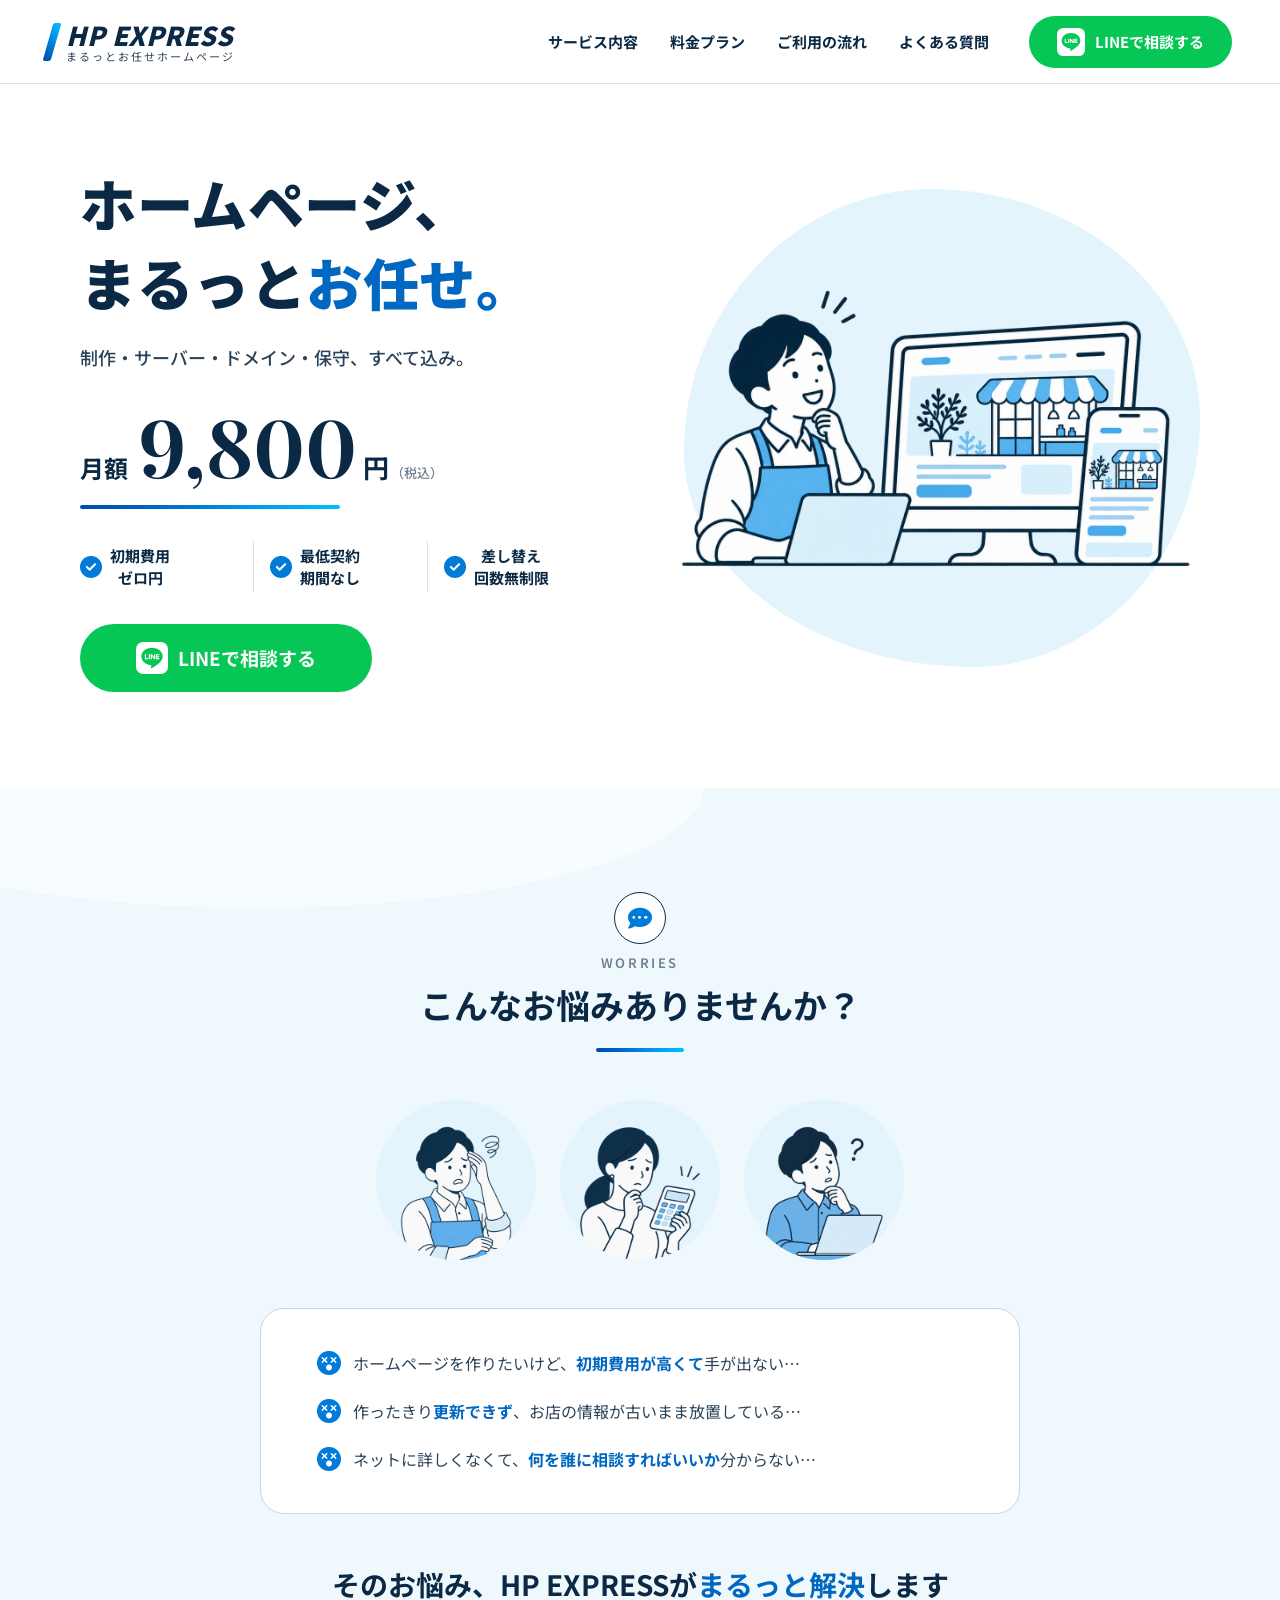
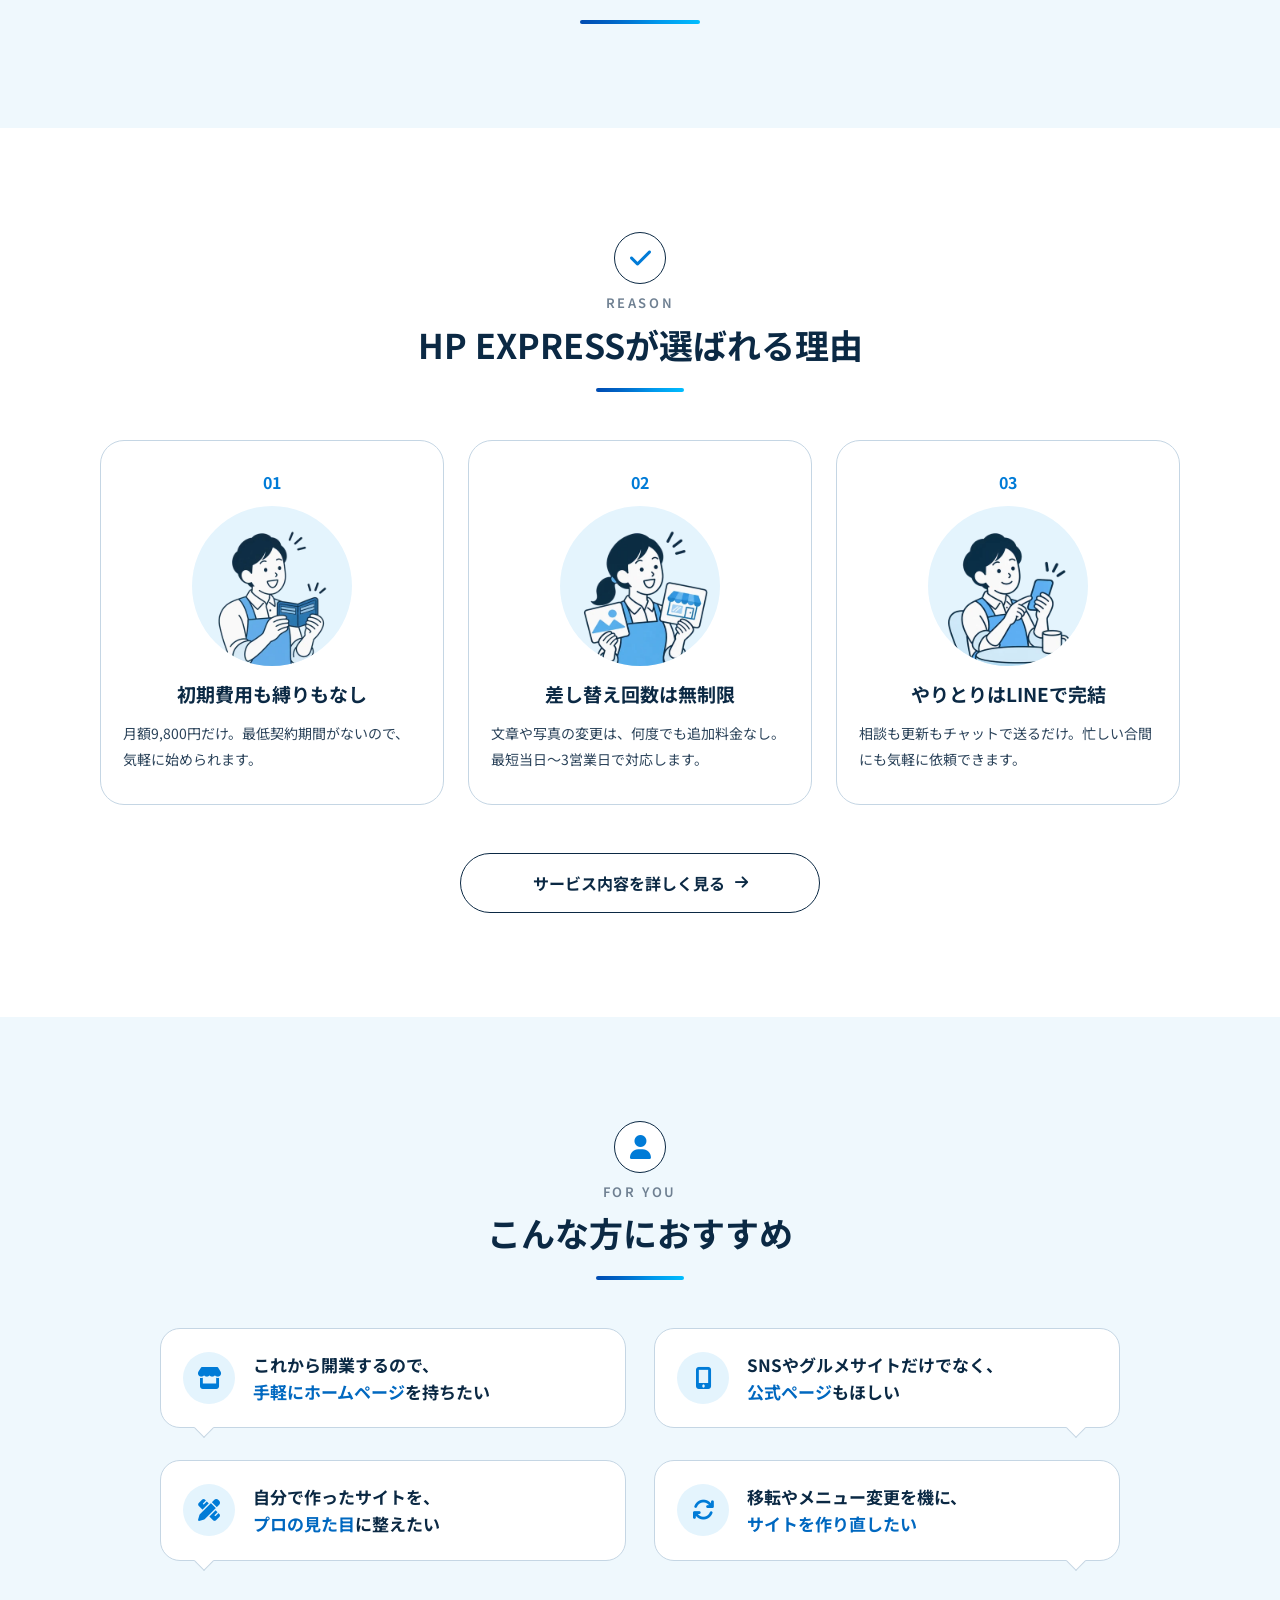
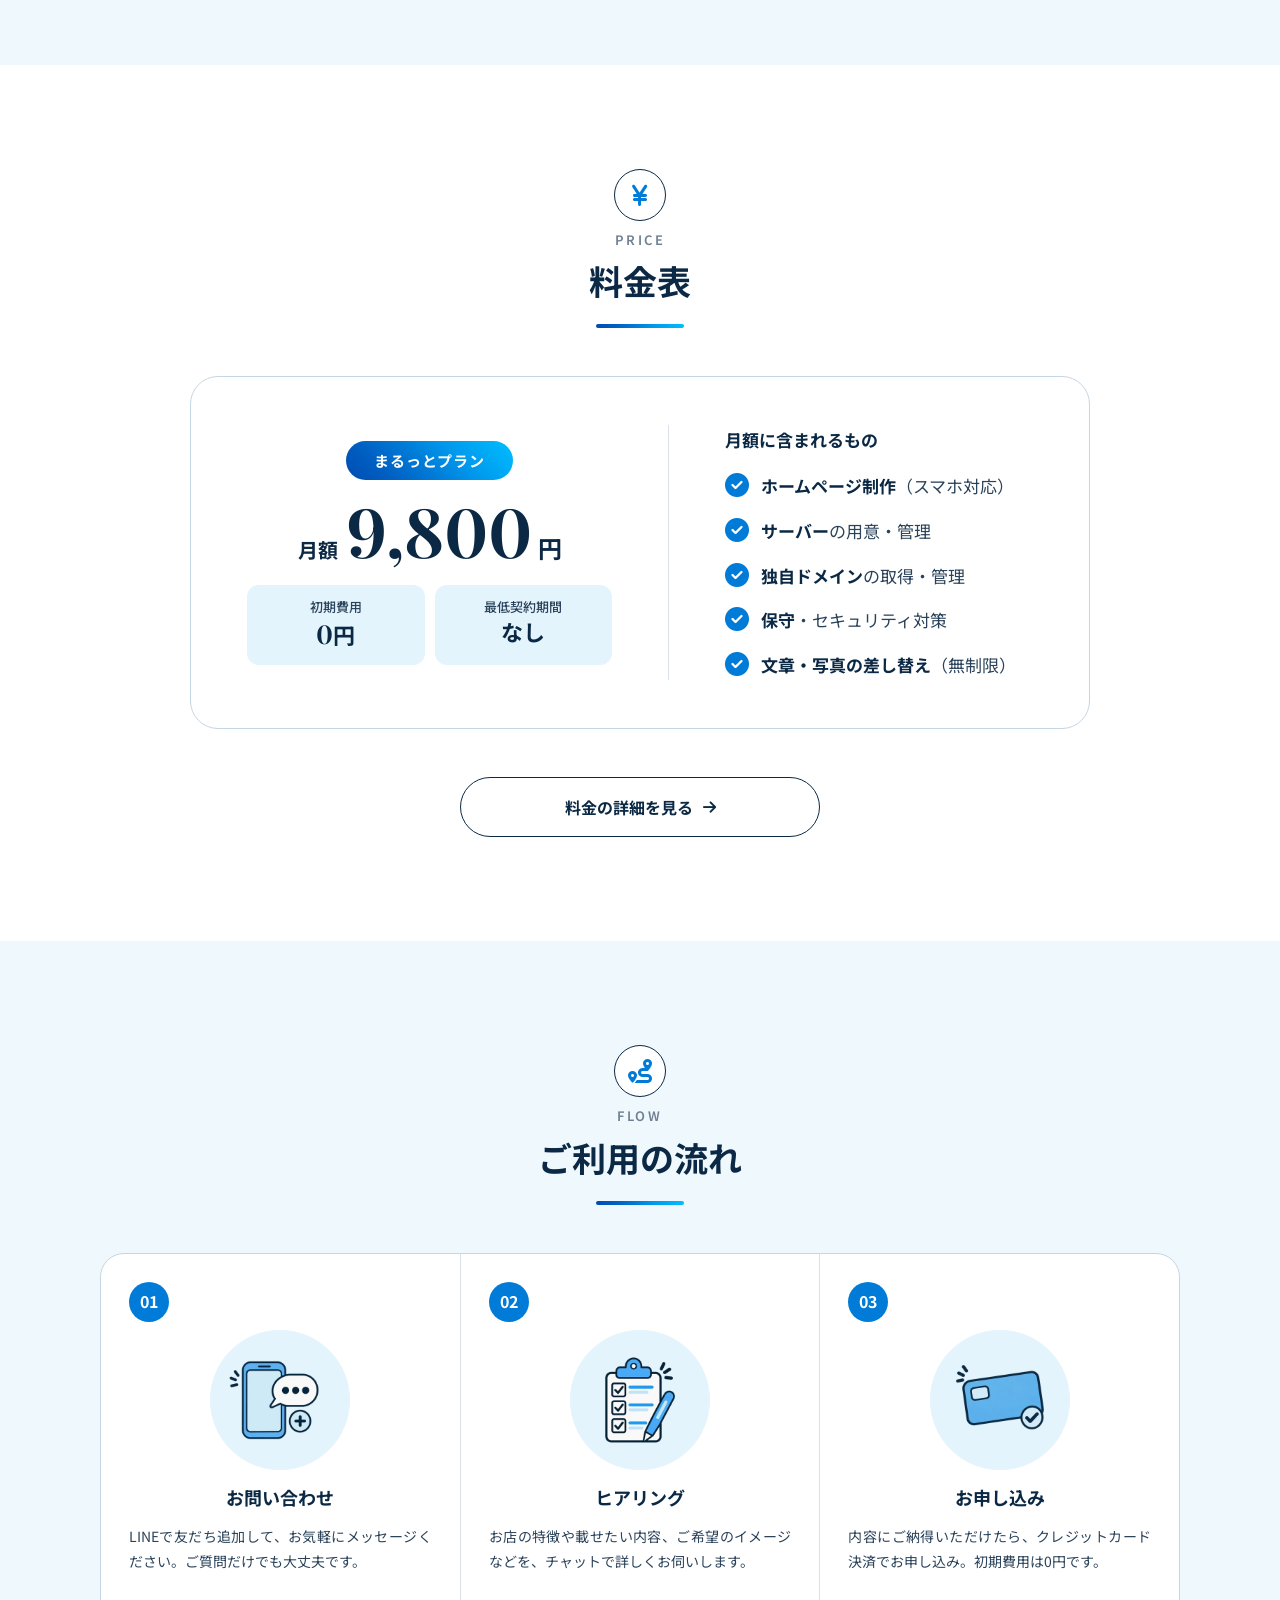
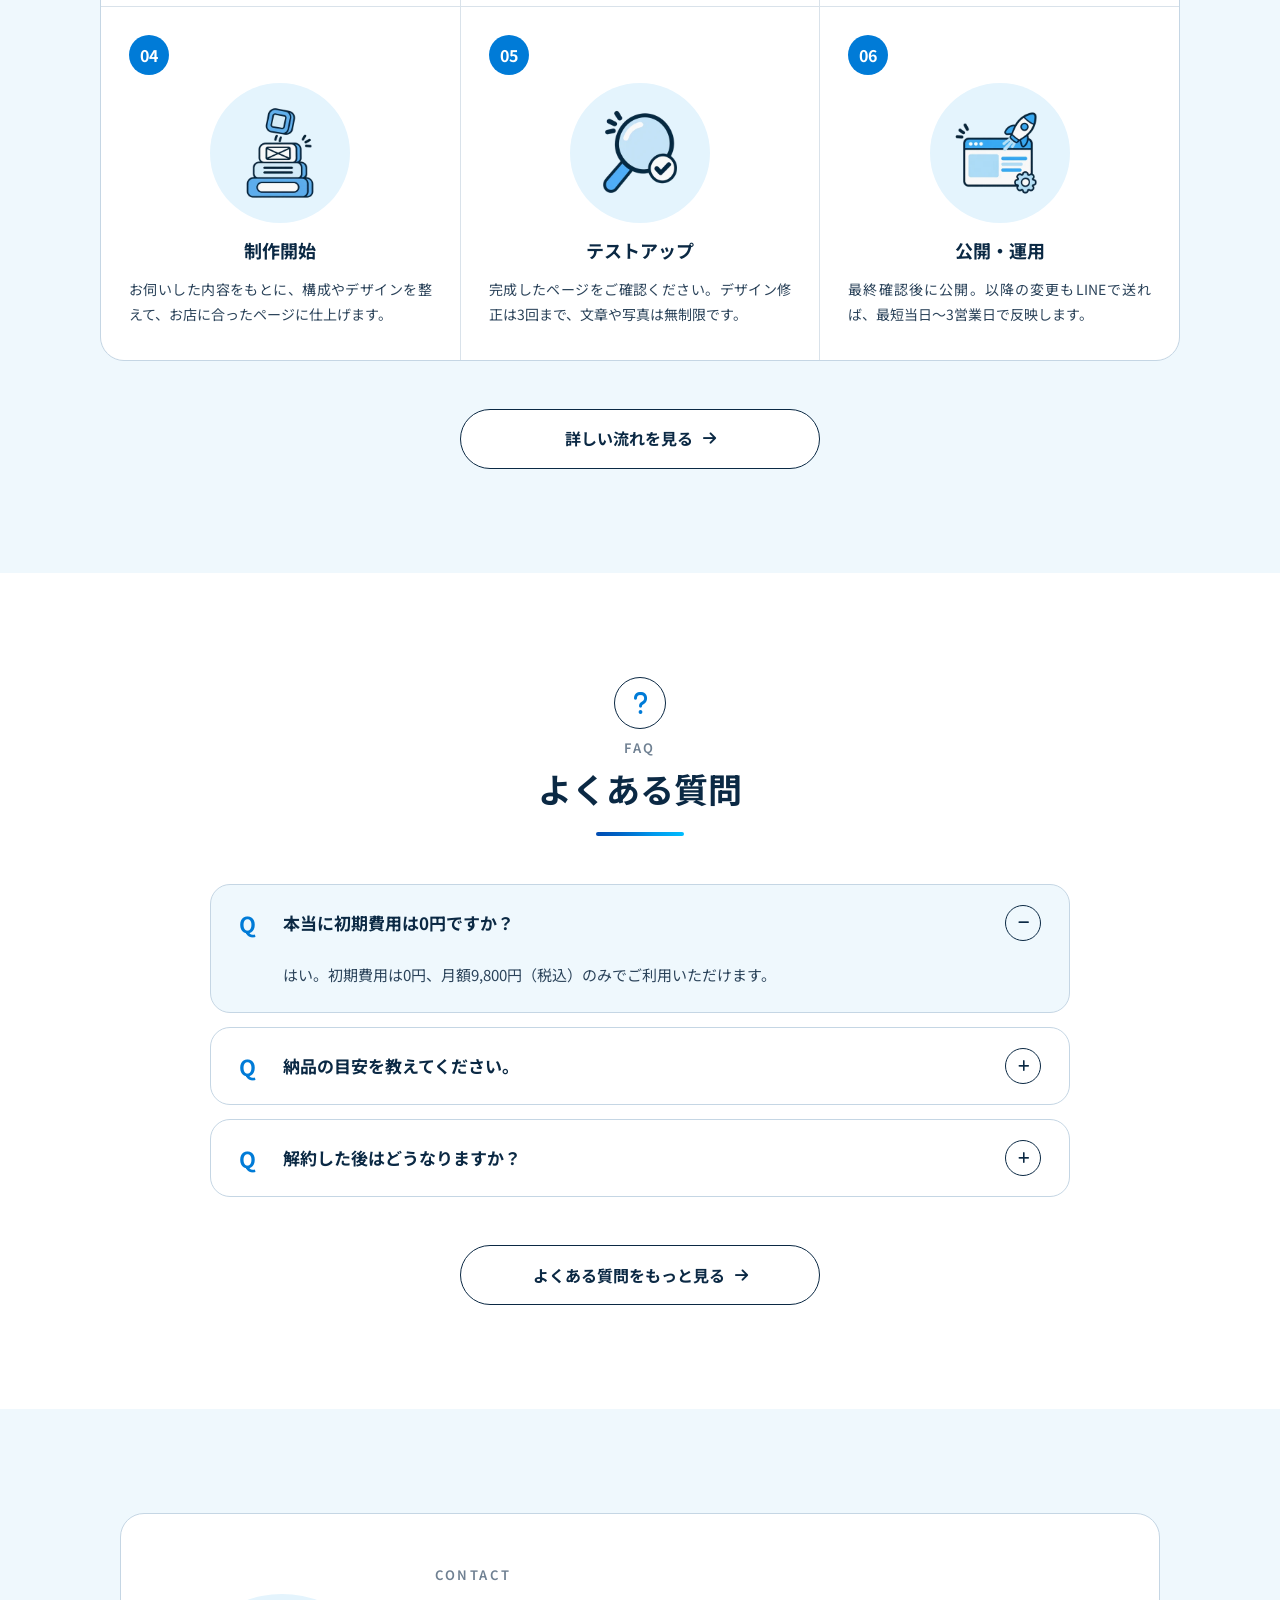
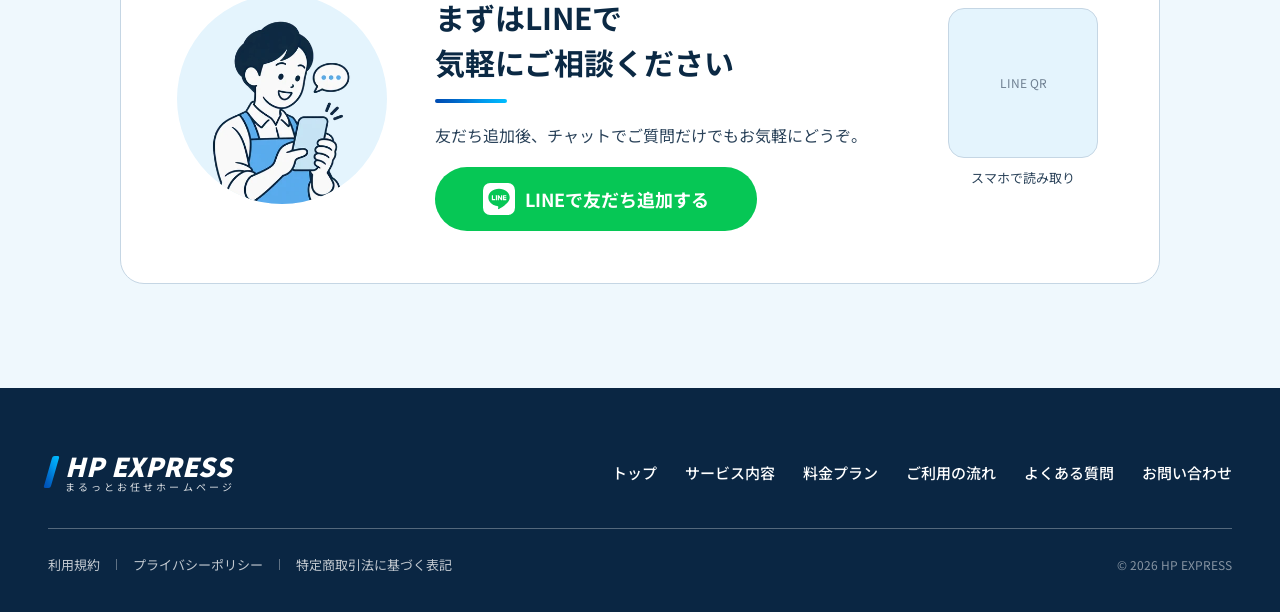
==== commit 044a7a5f: "文字組調整" ====
--- a/index.html
+++ b/index.html
@@ -9,7 +9,7 @@
 <link rel="preconnect" href="https://fonts.gstatic.com" crossorigin>
 <link href="https://fonts.googleapis.com/css2?family=Noto+Sans+JP:wght@400;500;600;700;900&amp;family=Playfair+Display:wght@700&amp;display=swap" rel="stylesheet">
 <link rel="stylesheet" href="https://cdnjs.cloudflare.com/ajax/libs/font-awesome/6.7.2/css/all.min.css" crossorigin="anonymous" referrerpolicy="no-referrer">
-<link rel="stylesheet" href="assets/css/style.css?v=20261126l">
+<link rel="stylesheet" href="assets/css/style.css?v=20261126m">
 </head>
 <body>
 
@@ -85,7 +85,7 @@
     </article>
     <article class="reason">
       <img class="reason__img" src="assets/img/reason-02.webp" alt="" width="400" height="400" loading="lazy">
-      <div class="reason__body"><span class="reason__no">02</span><h3>差し替え回数は無制限</h3><p>文章や写真の変更は、<br class="sp-only">何度でも追加料金なし。最短当日〜3営業日で対応します。</p></div>
+      <div class="reason__body"><span class="reason__no">02</span><h3>差し替え回数は無制限</h3><p>文章や写真の変更は、何度でも追加料金なし。最短当日〜3営業日で対応します。</p></div>
     </article>
     <article class="reason">
       <img class="reason__img" src="assets/img/reason-03.webp" alt="" width="400" height="400" loading="lazy">
@@ -146,11 +146,11 @@
   </div>
   <ol class="flow-cards">
     <li class="flow-card"><span class="step-no">01</span><img class="flow-card__img" src="assets/img/flow-01.webp" alt="" width="400" height="400" loading="lazy"><h3>お問い合わせ</h3><p>LINEで友だち追加して、お気軽にメッセージください。ご質問だけでも大丈夫です。</p></li>
-    <li class="flow-card"><span class="step-no">02</span><img class="flow-card__img" src="assets/img/flow-02.webp" alt="" width="400" height="400" loading="lazy"><h3>ヒアリング</h3><p>お店の特徴や載せたい内容、ご希望のイメージをチャットで詳しくお伺いします。</p></li>
+    <li class="flow-card"><span class="step-no">02</span><img class="flow-card__img" src="assets/img/flow-02.webp" alt="" width="400" height="400" loading="lazy"><h3>ヒアリング</h3><p>お店の特徴や載せたい内容、ご希望のイメージなどを、チャットで詳しくお伺いします。</p></li>
     <li class="flow-card"><span class="step-no">03</span><img class="flow-card__img" src="assets/img/flow-03.webp" alt="" width="400" height="400" loading="lazy"><h3>お申し込み</h3><p>内容にご納得いただけたら、クレジットカード決済でお申し込み。初期費用は0円です。</p></li>
-    <li class="flow-card"><span class="step-no">04</span><img class="flow-card__img" src="assets/img/flow-04.webp" alt="" width="400" height="400" loading="lazy"><h3>制作開始</h3><p>お伺いした内容をもとに、構成やデザインを整え、お店に合ったページに仕上げます。</p></li>
-    <li class="flow-card"><span class="step-no">05</span><img class="flow-card__img" src="assets/img/flow-05.webp" alt="" width="400" height="400" loading="lazy"><h3>テストアップ</h3><p>完成したページをご確認ください。デザインの修正は3回まで、文章や写真は何度でも直せます。</p></li>
-    <li class="flow-card"><span class="step-no">06</span><img class="flow-card__img" src="assets/img/flow-06.webp" alt="" width="400" height="400" loading="lazy"><h3>公開・運用</h3><p>最終確認後に公開。公開後の変更もLINEで送るだけ、最短当日〜3営業日で反映します。</p></li>
+    <li class="flow-card"><span class="step-no">04</span><img class="flow-card__img" src="assets/img/flow-04.webp" alt="" width="400" height="400" loading="lazy"><h3>制作開始</h3><p>お伺いした内容をもとに、構成やデザインを整えて、お店に合ったページに仕上げます。</p></li>
+    <li class="flow-card"><span class="step-no">05</span><img class="flow-card__img" src="assets/img/flow-05.webp" alt="" width="400" height="400" loading="lazy"><h3>テストアップ</h3><p>完成したページをご確認ください。デザイン修正は3回まで、文章や写真は無制限です。</p></li>
+    <li class="flow-card"><span class="step-no">06</span><img class="flow-card__img" src="assets/img/flow-06.webp" alt="" width="400" height="400" loading="lazy"><h3>公開・運用</h3><p>最終確認後に公開。以降の変更もLINEで送れば、最短当日〜3営業日で反映します。</p></li>
   </ol>
   <a class="btn btn--outline" href="flow/">詳しい流れを見る <i class="fa-solid fa-arrow-right" aria-hidden="true"></i></a>
 </section>
--- a/assets/css/style.css
+++ b/assets/css/style.css
@@ -387,7 +387,8 @@
 .reason__body { display: flex; flex-direction: column; gap: 6px; }
 .reason__no { font-size: 15px; font-weight: 700; color: var(--blue); line-height: 1.2; }
 .reason h3 { font-size: 17px; line-height: 1.45; color: var(--navy); word-break: auto-phrase; }
-.reason p { font-size: 13px; line-height: 1.7; color: var(--text); word-break: auto-phrase; text-wrap: pretty; }
+/* 狭い列で pretty / auto-phrase を使うと早めに折り返して右側が空くため、幅いっぱいに両端揃えで流す */
+.reason p { font-size: 13px; line-height: 1.7; color: var(--text); text-align: justify; }
 
 /* =========================================================
    トップ：こんな方におすすめ
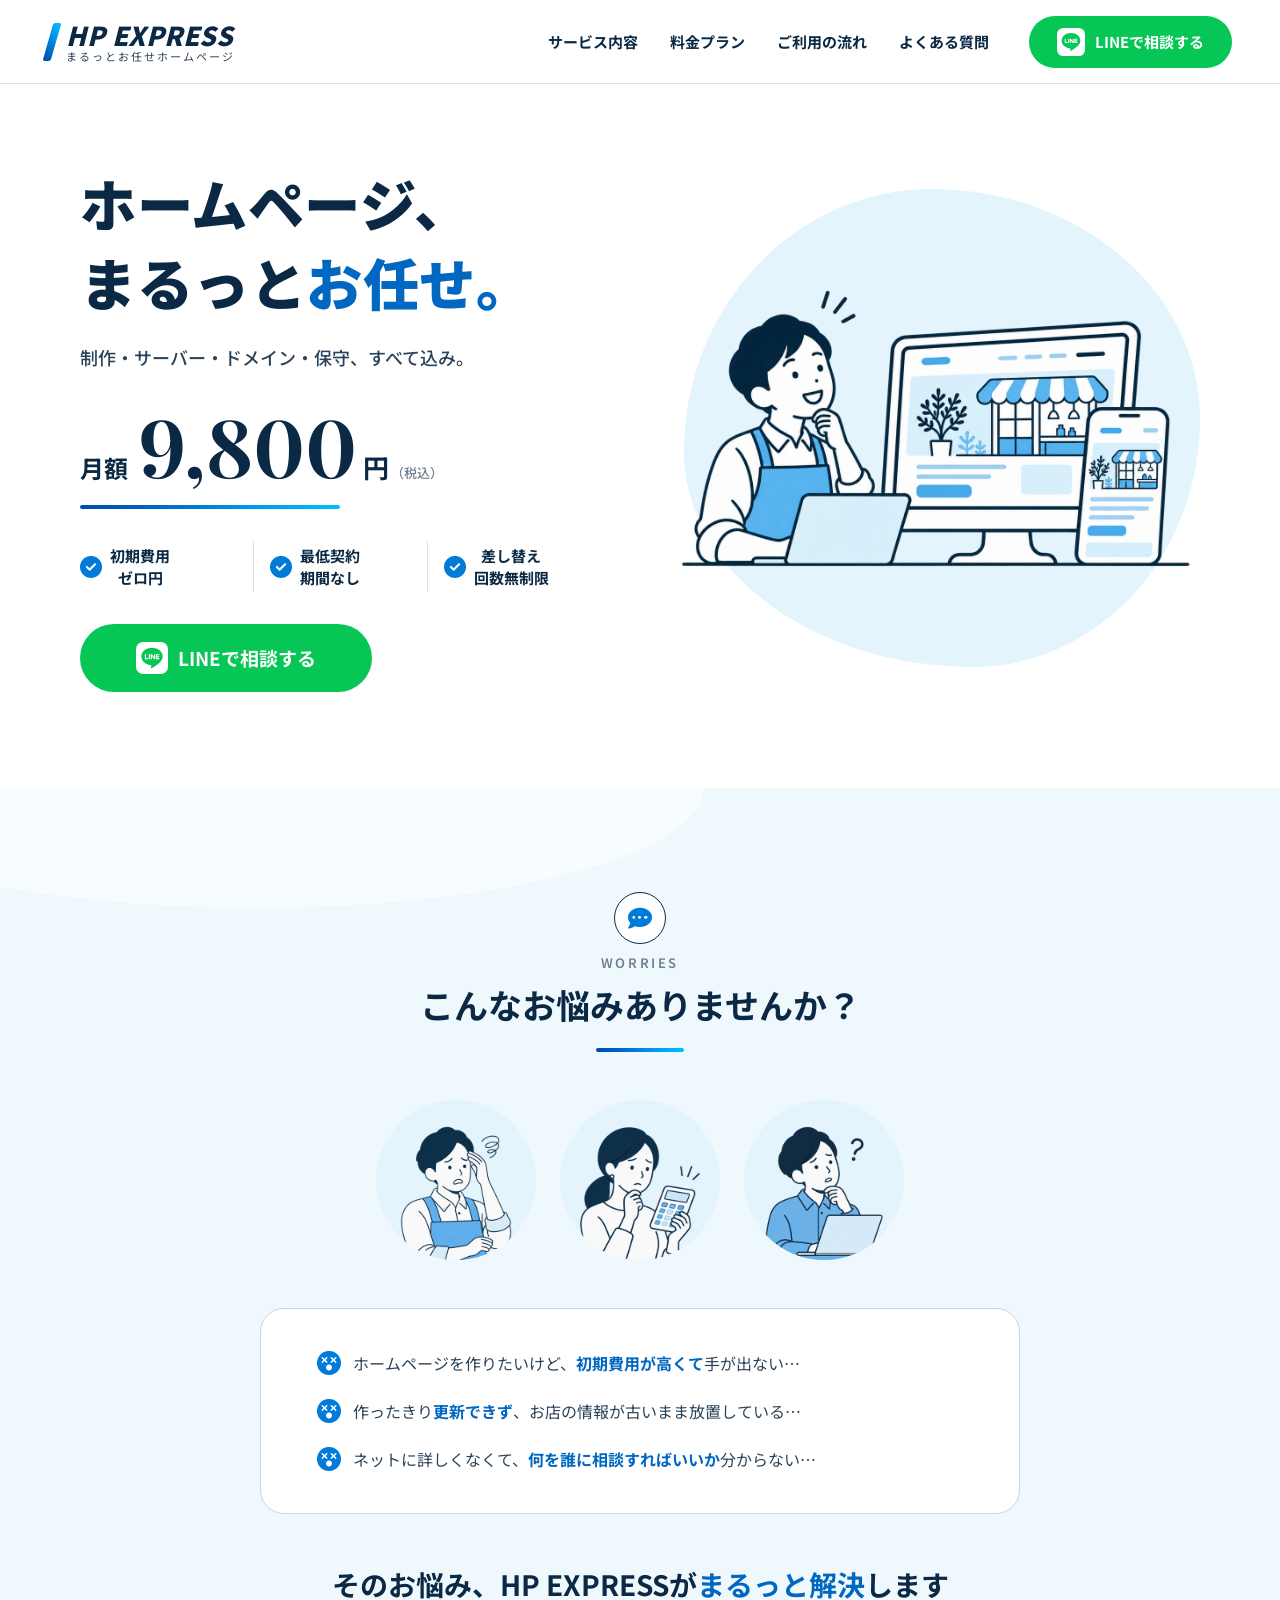
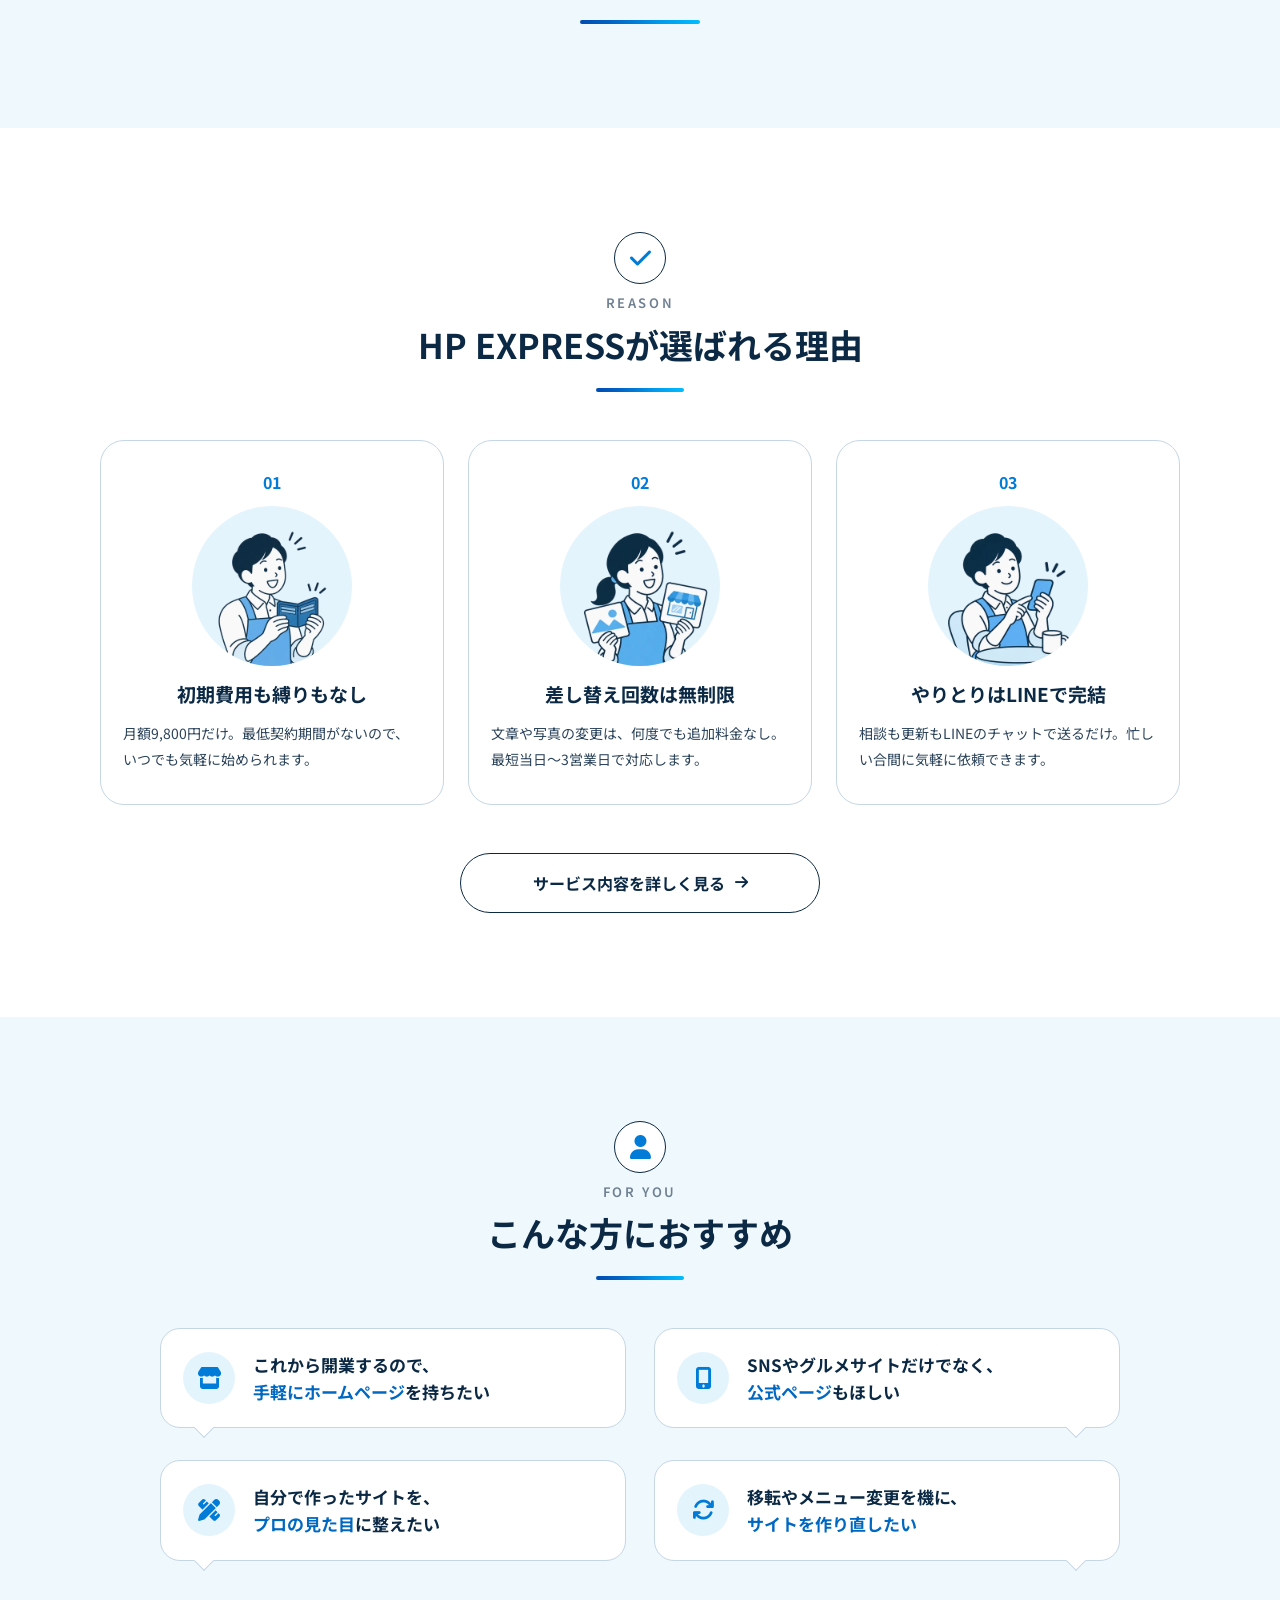
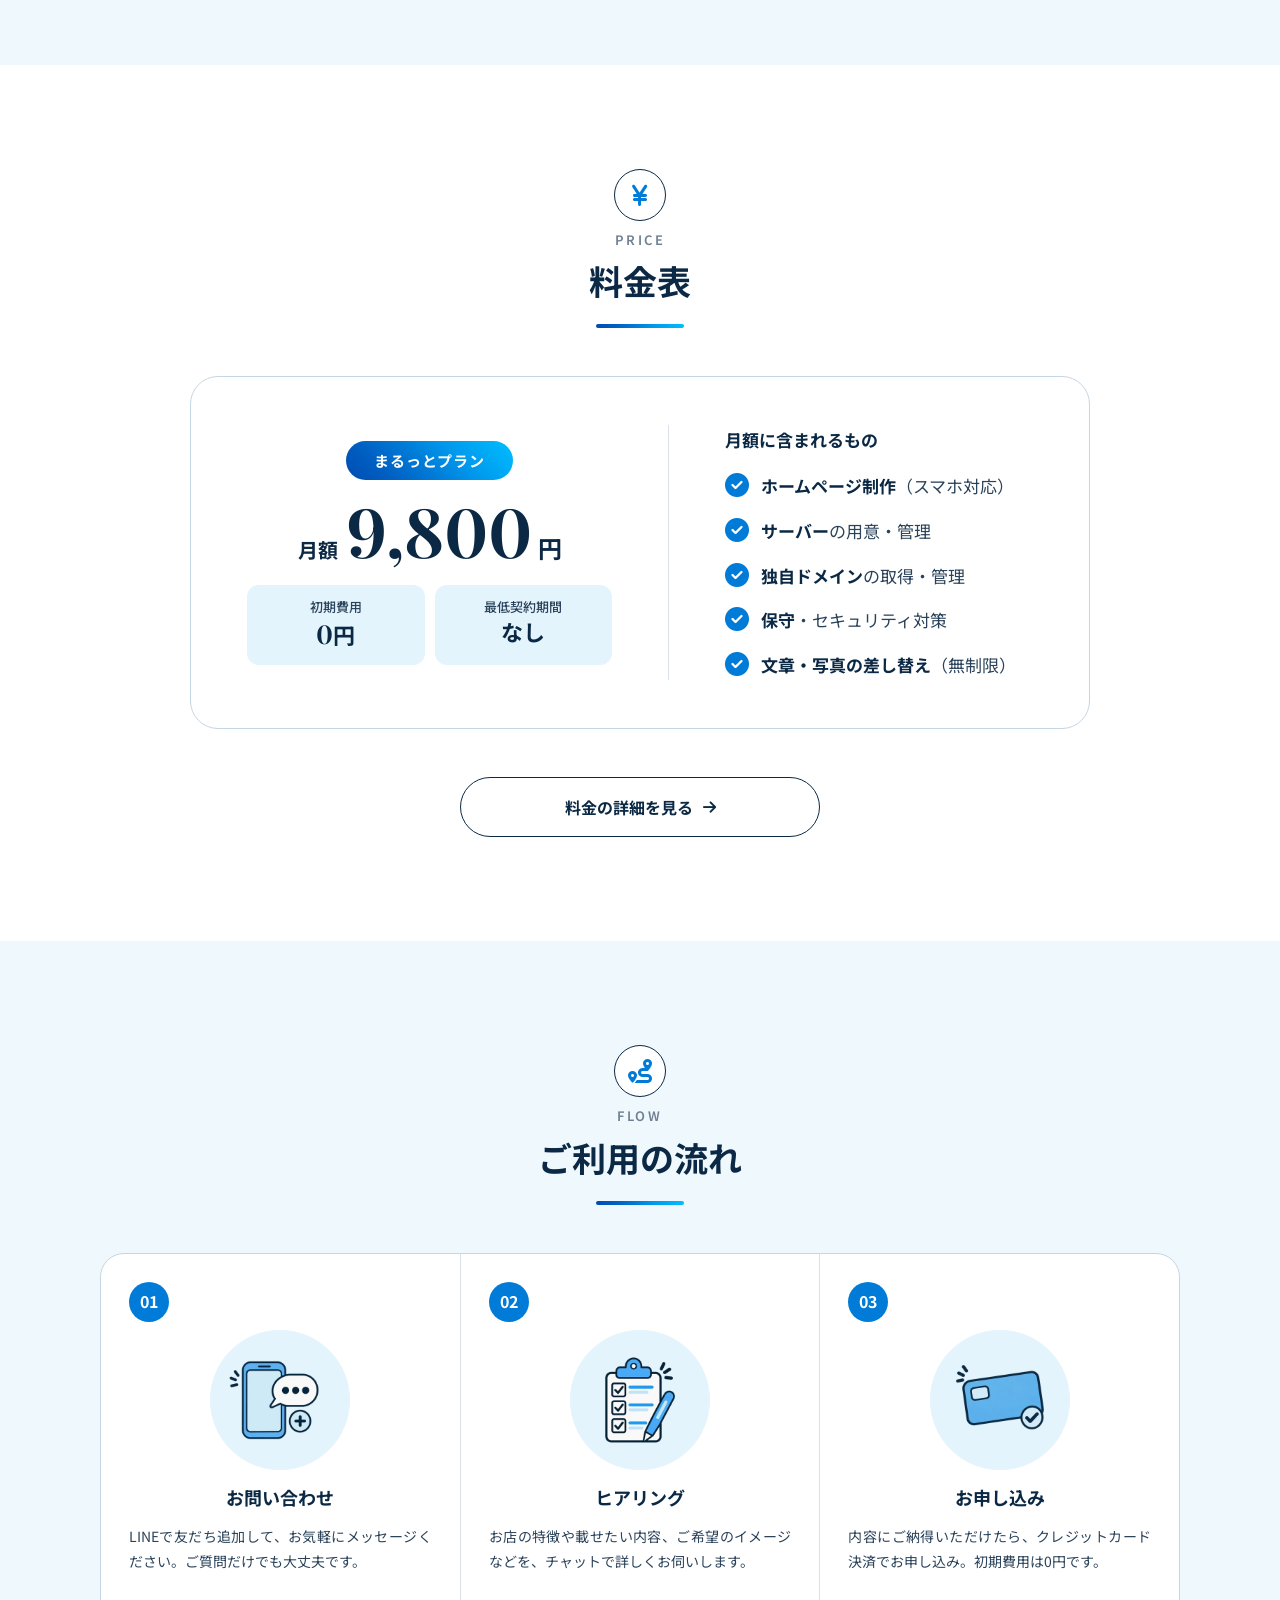
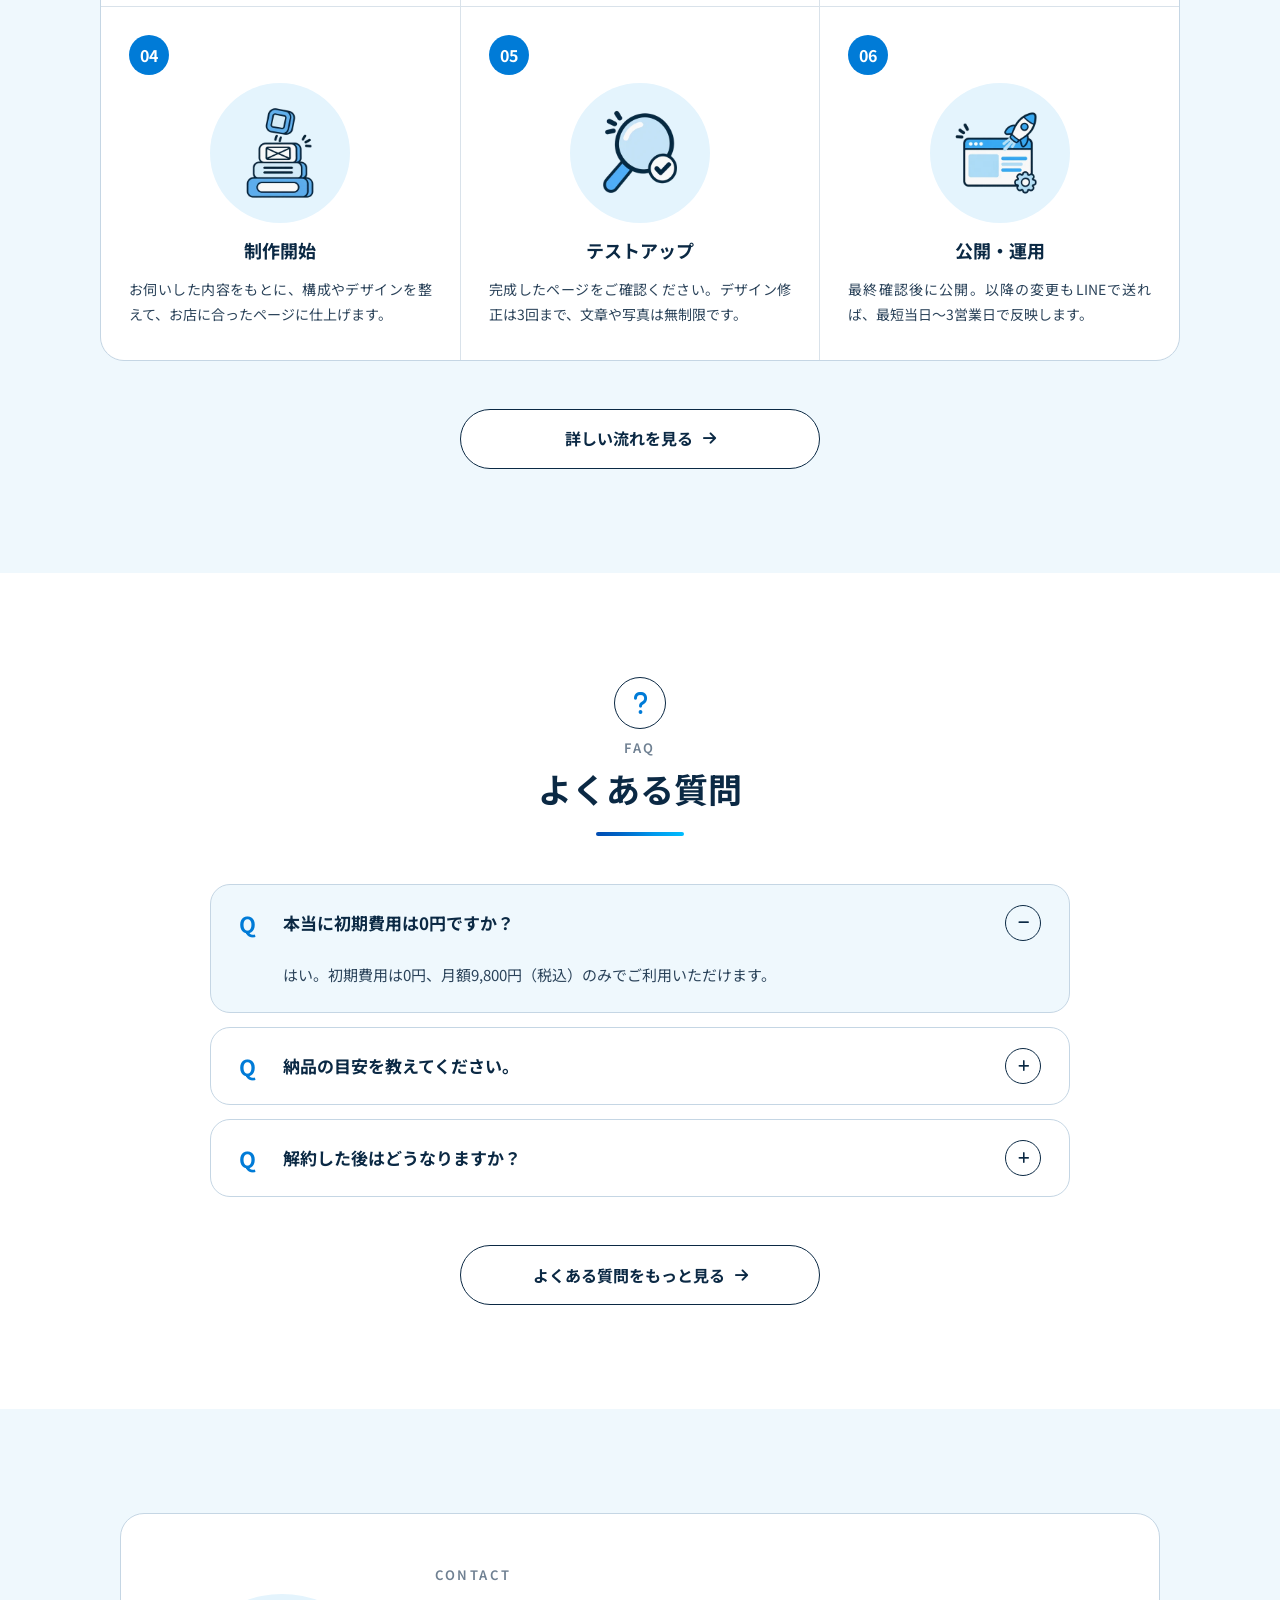
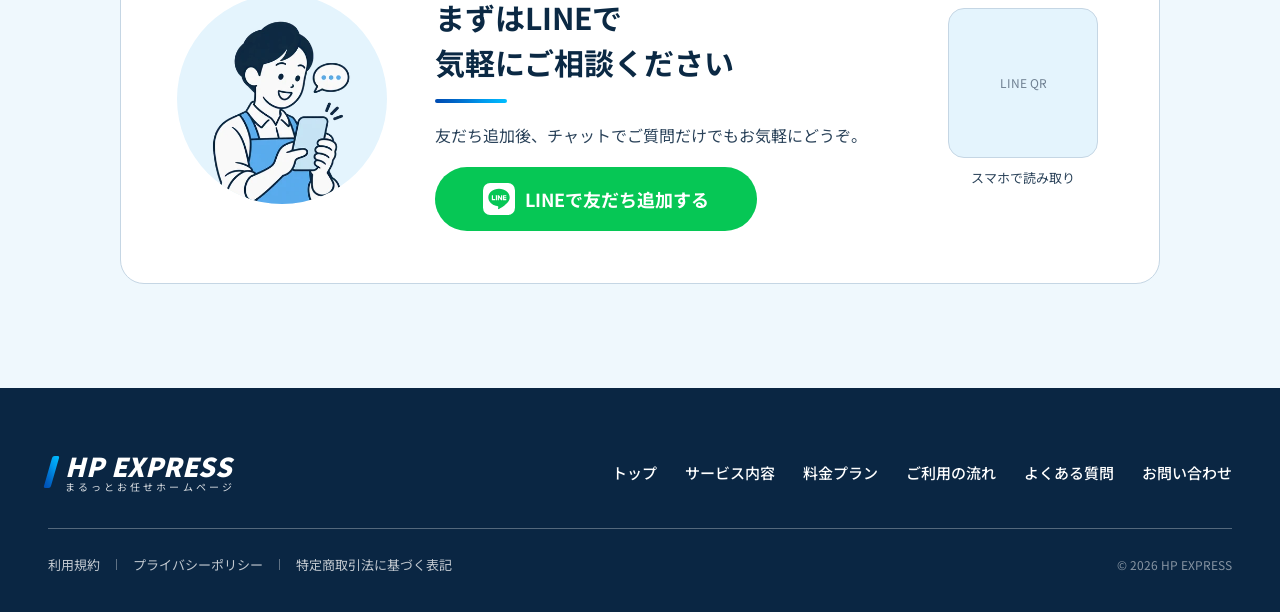
==== commit b5849716: "選ばれる理由の文字量調整" ====
--- a/index.html
+++ b/index.html
@@ -81,7 +81,7 @@
   <div class="reasons">
     <article class="reason">
       <img class="reason__img" src="assets/img/reason-01.webp" alt="" width="400" height="400" loading="lazy">
-      <div class="reason__body"><span class="reason__no">01</span><h3>初期費用も縛りもなし</h3><p>月額9,800円だけ。最低契約期間がないので、気軽に始められます。</p></div>
+      <div class="reason__body"><span class="reason__no">01</span><h3>初期費用も縛りもなし</h3><p>月額9,800円だけ。最低契約期間がないので、いつでも気軽に始められます。</p></div>
     </article>
     <article class="reason">
       <img class="reason__img" src="assets/img/reason-02.webp" alt="" width="400" height="400" loading="lazy">
@@ -89,7 +89,7 @@
     </article>
     <article class="reason">
       <img class="reason__img" src="assets/img/reason-03.webp" alt="" width="400" height="400" loading="lazy">
-      <div class="reason__body"><span class="reason__no">03</span><h3>やりとりはLINEで完結</h3><p>相談も更新もチャットで送るだけ。忙しい合間にも気軽に依頼できます。</p></div>
+      <div class="reason__body"><span class="reason__no">03</span><h3>やりとりはLINEで完結</h3><p>相談も更新もLINEのチャットで送るだけ。忙しい合間に気軽に依頼できます。</p></div>
     </article>
   </div>
   <a class="btn btn--outline" href="service/">サービス内容を詳しく見る <i class="fa-solid fa-arrow-right" aria-hidden="true"></i></a>
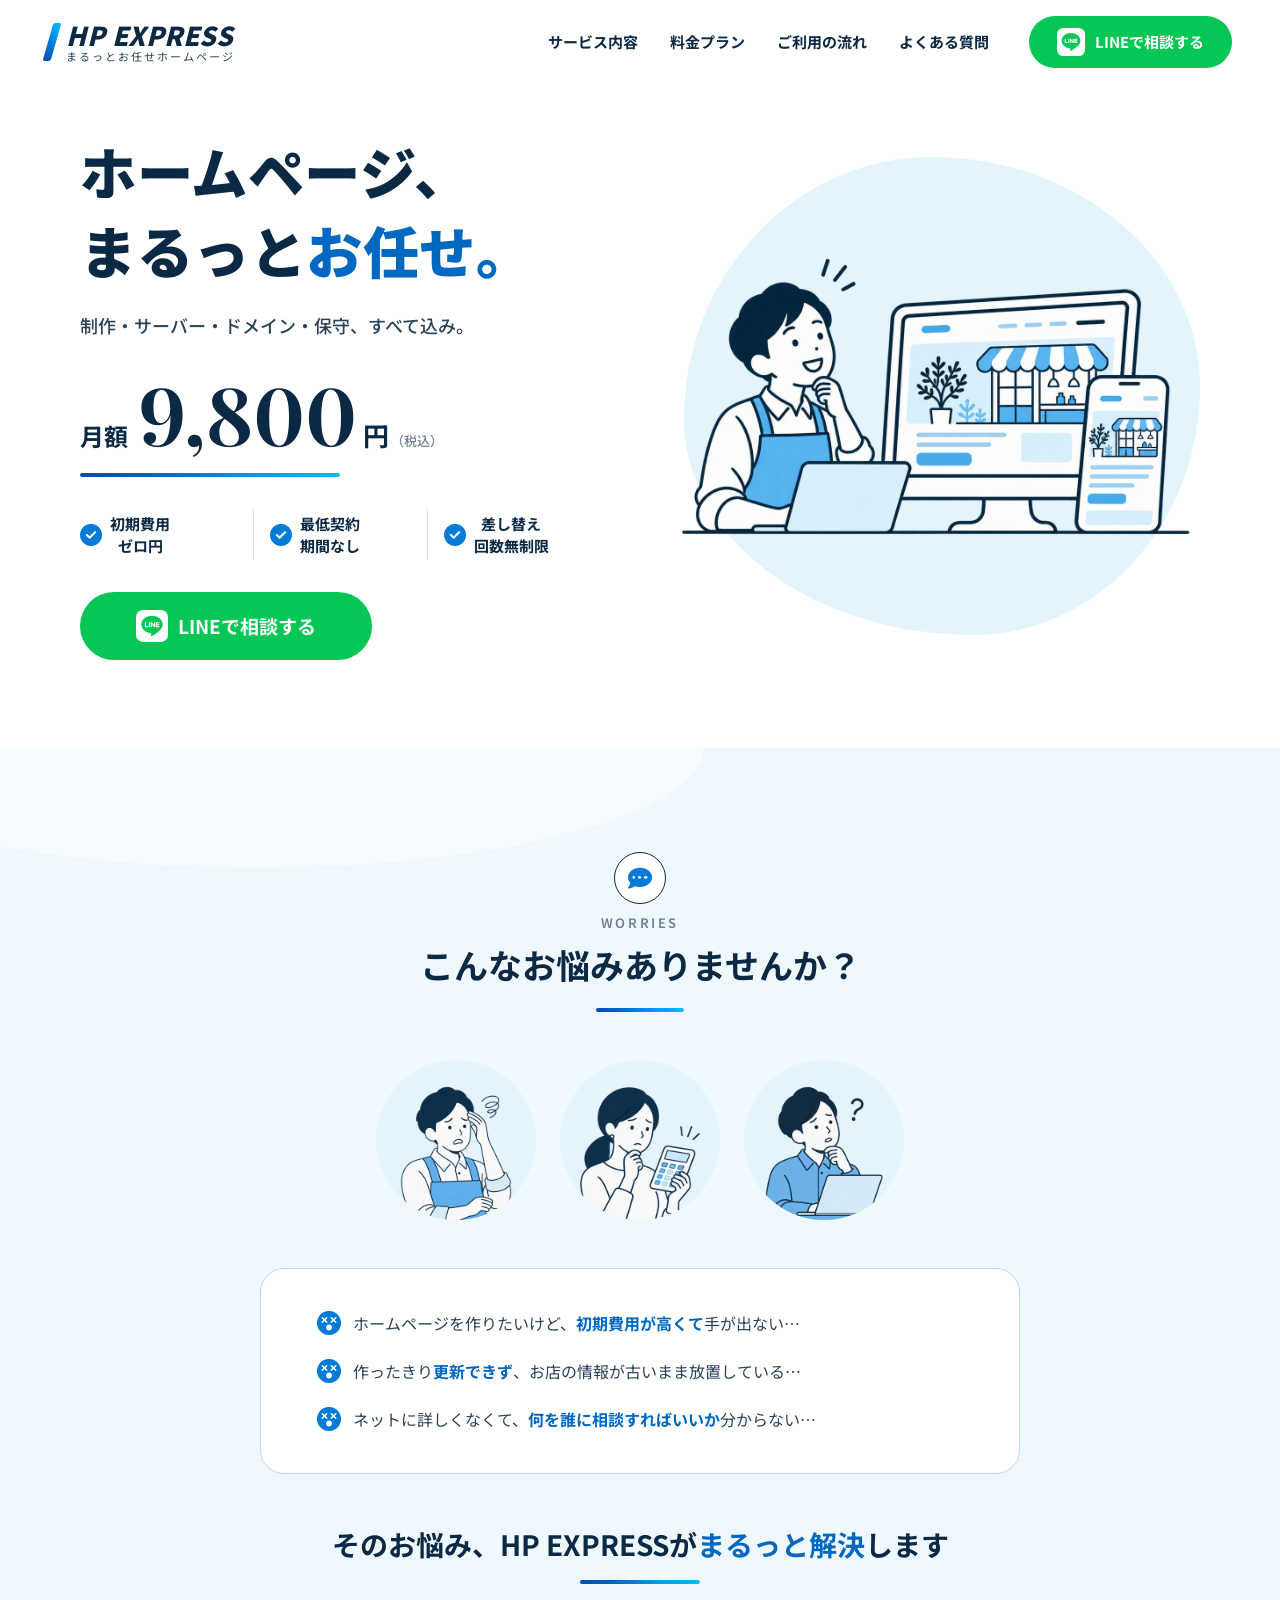
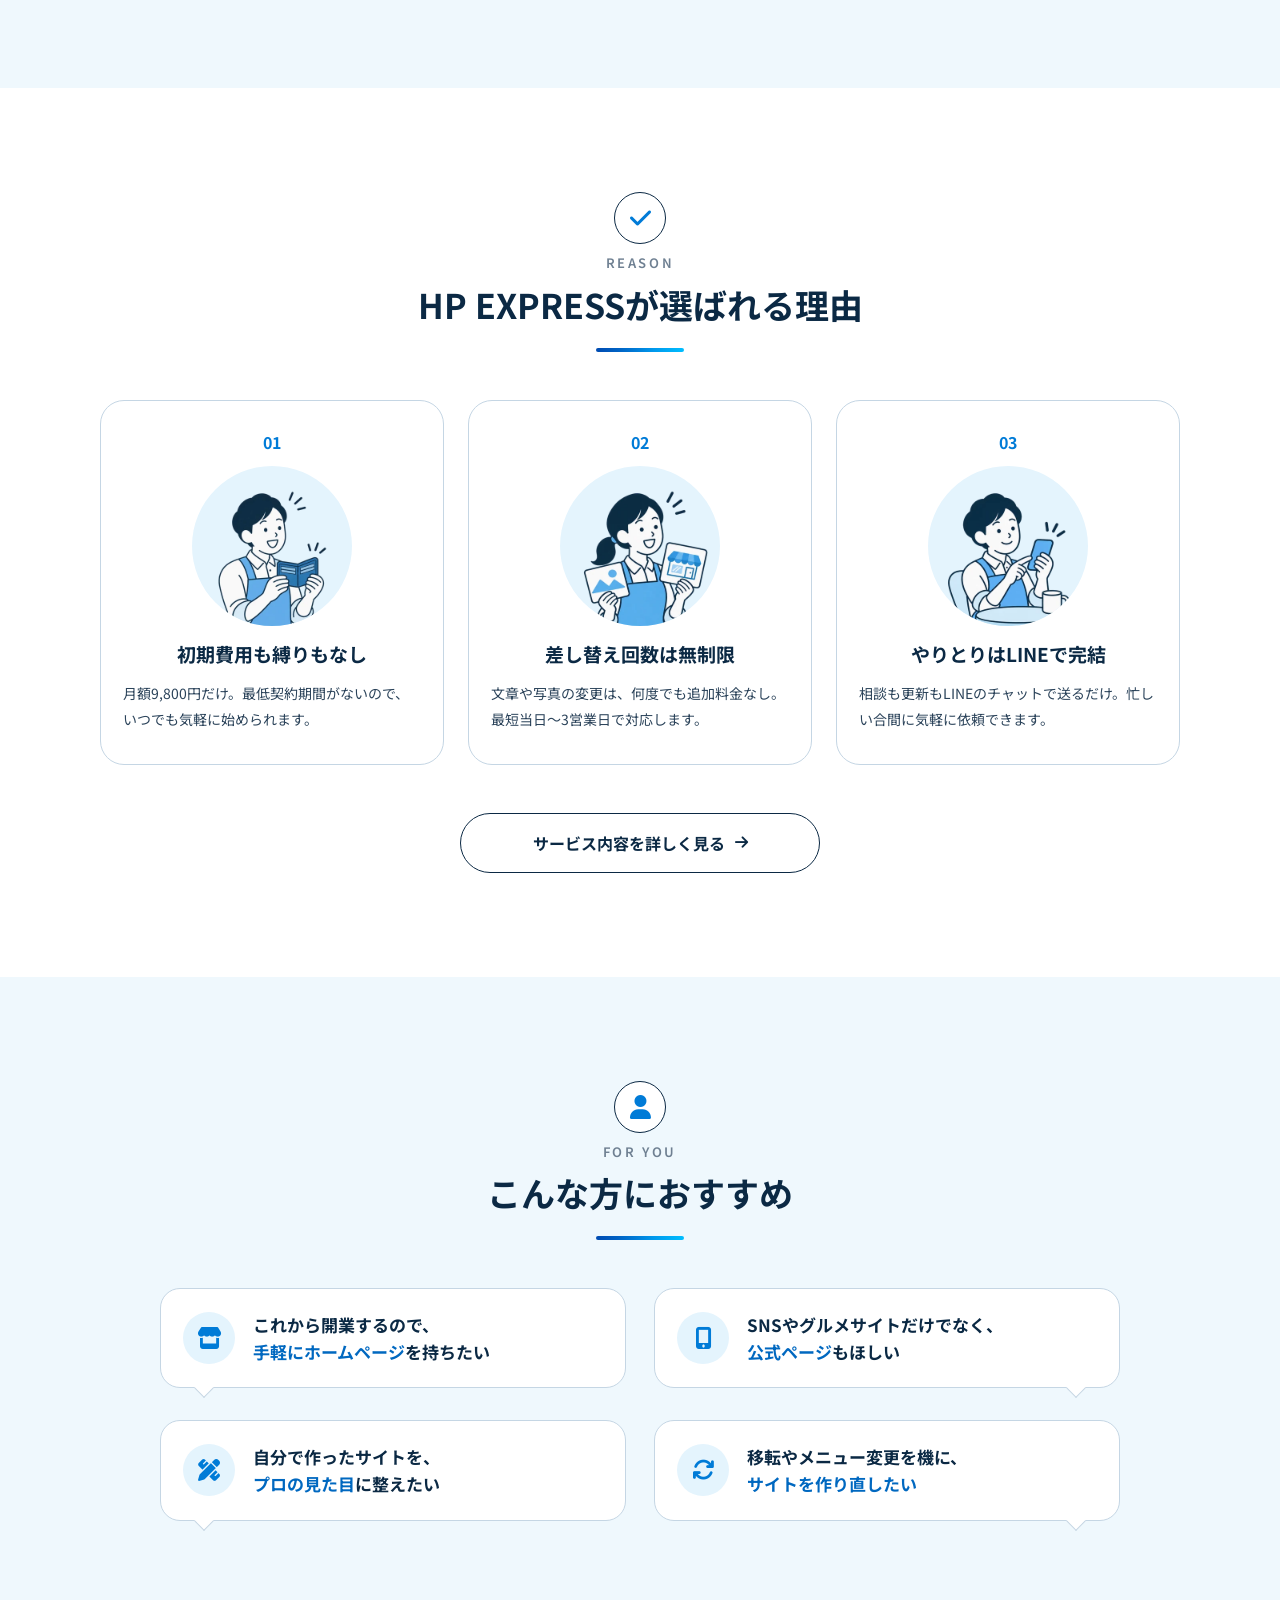
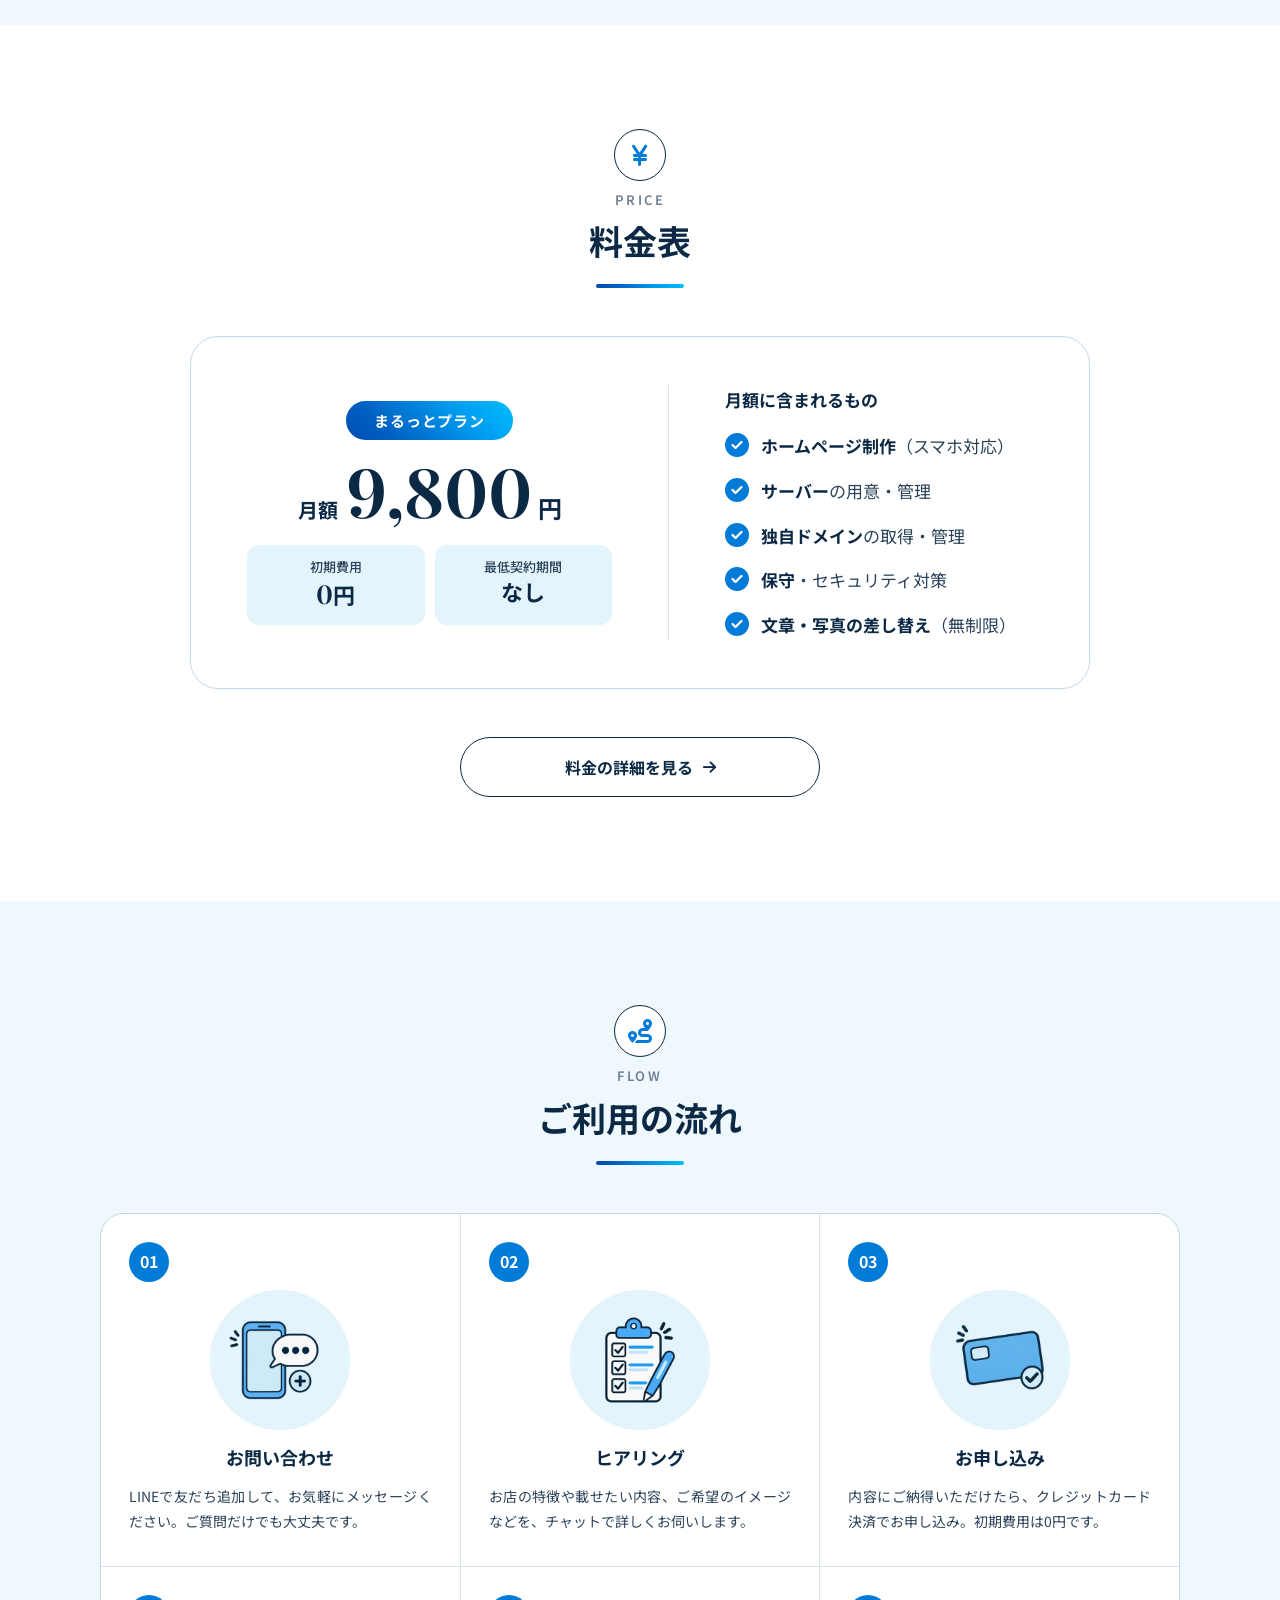
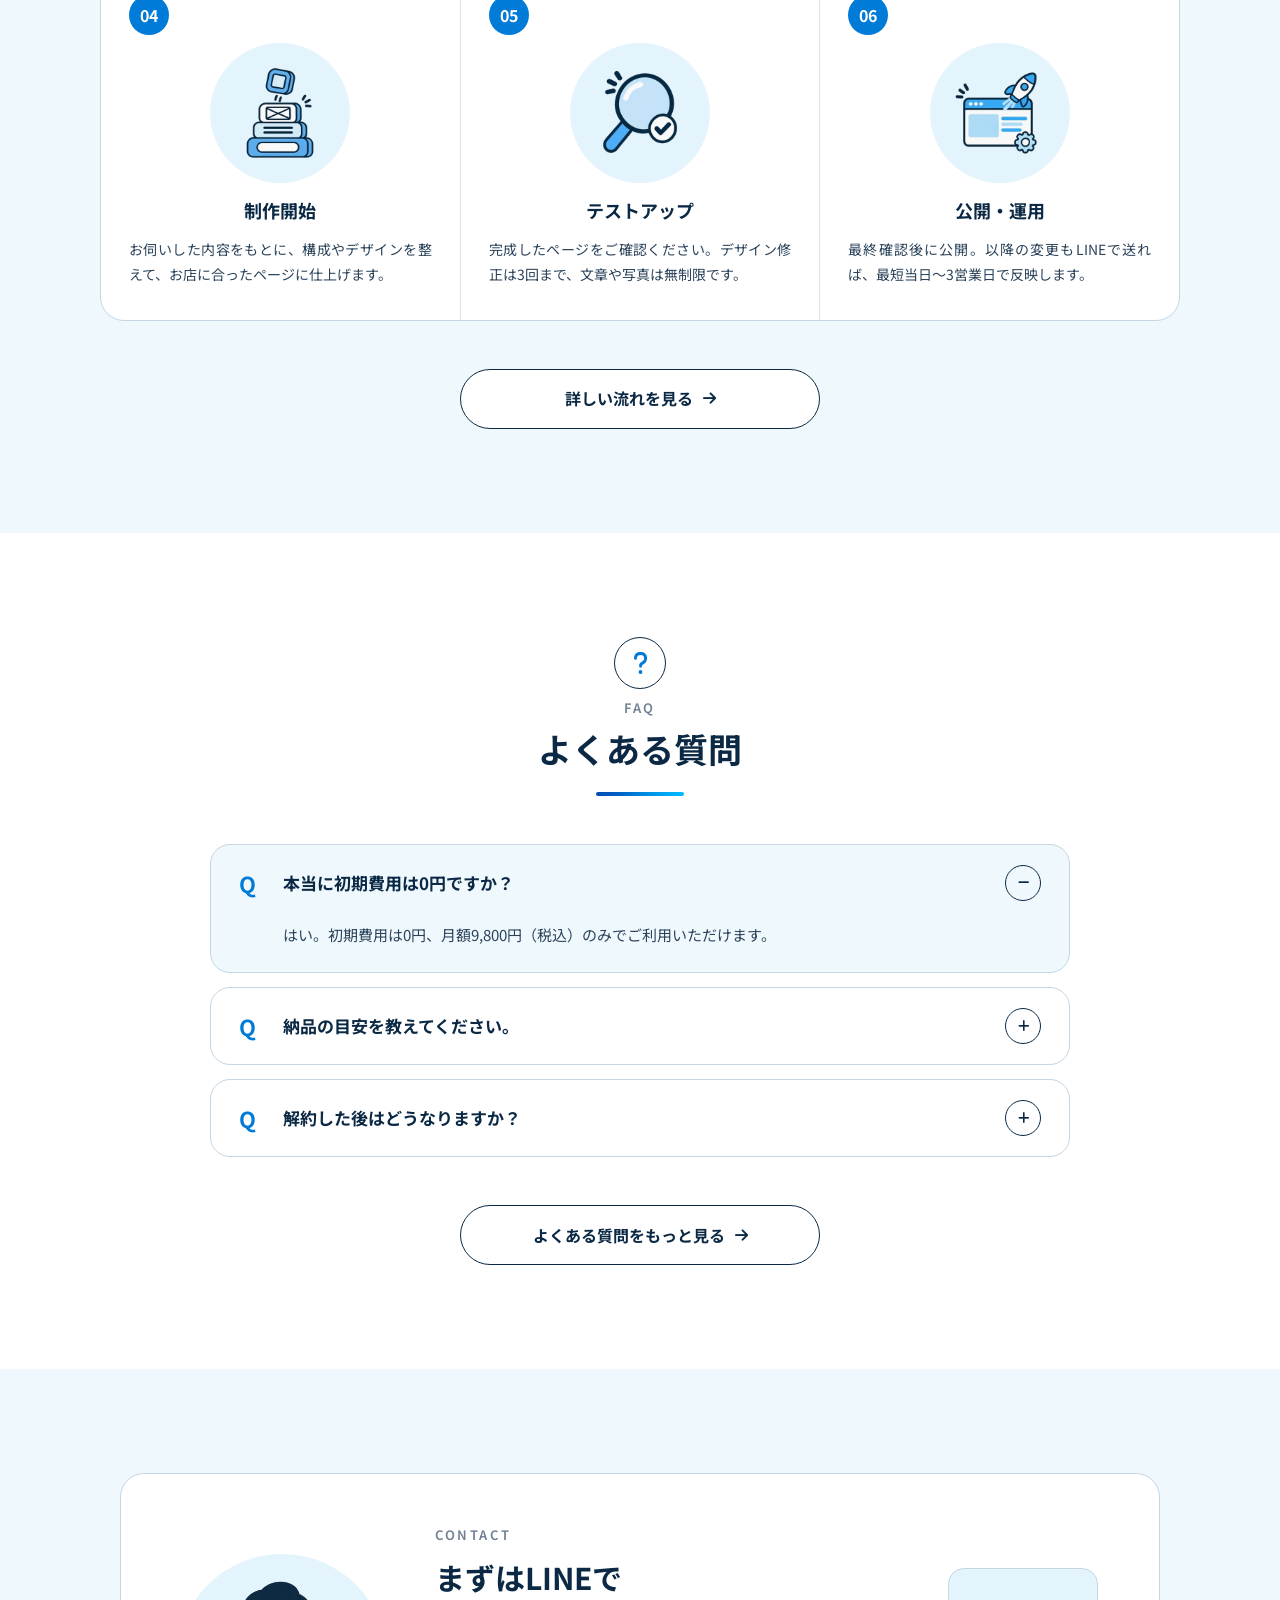
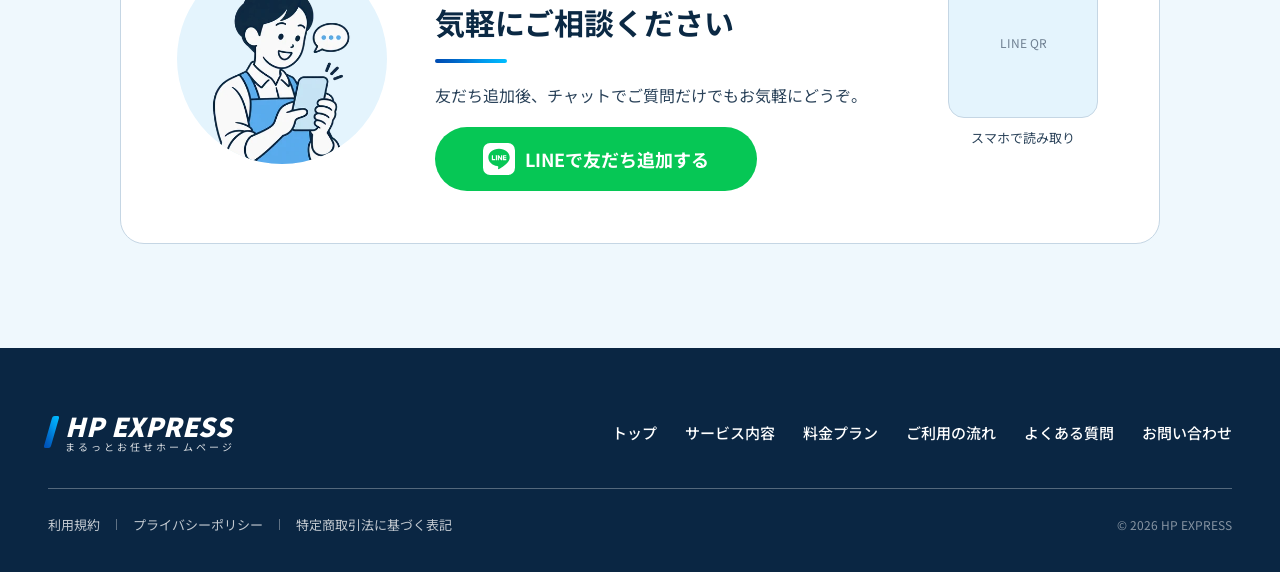
==== commit 53d884aa: "ヘッダー調整" ====
--- a/index.html
+++ b/index.html
@@ -9,11 +9,11 @@
 <link rel="preconnect" href="https://fonts.gstatic.com" crossorigin>
 <link href="https://fonts.googleapis.com/css2?family=Noto+Sans+JP:wght@400;500;600;700;900&amp;family=Playfair+Display:wght@700&amp;display=swap" rel="stylesheet">
 <link rel="stylesheet" href="https://cdnjs.cloudflare.com/ajax/libs/font-awesome/6.7.2/css/all.min.css" crossorigin="anonymous" referrerpolicy="no-referrer">
-<link rel="stylesheet" href="assets/css/style.css?v=20261126m">
+<link rel="stylesheet" href="assets/css/style.css?v=20261126ac">
 </head>
 <body>
 
-<header class="site-header">
+<header class="site-header site-header--top">
   <a class="logo" href="./"><span class="logo__name">HP EXPRESS</span><span class="logo__sub">まるっとお任せホームページ</span></a>
   <nav class="gnav" aria-label="グローバルナビ">
     <a href="service/">サービス内容</a><a href="price/">料金プラン</a><a href="flow/">ご利用の流れ</a><a href="faq/">よくある質問</a>
@@ -206,10 +206,10 @@
   </div>
 </footer>
 
-<div class="fixed-cta">
-  <a class="btn btn--line" href="https://lin.ee/XXXXXXX" target="_blank" rel="noopener"><img class="line-icon" src="assets/img/line-icon-reverse.svg" alt="" width="32" height="32">LINEで気軽に相談する</a>
+<div class="fixed-cta fixed-cta--corner">
+  <a class="fixed-cta__btn" href="https://lin.ee/XXXXXXX" target="_blank" rel="noopener"><span class="fixed-cta__bubble">ご質問だけでもOK</span><span class="fixed-cta__main"><img class="line-icon" src="assets/img/line-icon-reverse.svg" alt="" width="32" height="32">LINEで相談する</span></a>
 </div>
 
-<script src="assets/js/main.js"></script>
+<script src="assets/js/main.js?v=20261126ac"></script>
 </body>
 </html>
--- a/assets/css/style.css
+++ b/assets/css/style.css
@@ -207,6 +207,8 @@
   position: relative;
   z-index: 30;
 }
+/* トップページだけ：ヘッダー下の区切り線を消し、白いヒーローエリアと一続きに見せる（下層ページは線ありのまま） */
+.site-header--top { border-bottom-color: transparent; }
 .menu-btn {
   width: 44px; height: 44px;
   border: 0;
@@ -257,7 +259,7 @@
    トップ：ファーストビュー
    ========================================================= */
 .fv {
-  padding: 40px var(--gutter) 48px;
+  padding: 20px var(--gutter) 48px; /* ヘッダーの区切り線がないため、上は詰めてロゴ→見出しの間を他の余白と揃える */
   display: flex;
   flex-direction: column;
   gap: 28px;
@@ -615,24 +617,142 @@
 }
 .footer-legal__sep { display: none; width: 1px; height: 11px; background: rgba(255, 255, 255, .35); }
 
-/* SP下部固定CTAバー（FV通過後に表示） */
+/* SP追従CTA（FV通過後に表示／下部の相談欄・フッターが見えている間は隠す）
+   見た目は3種類（HTMLの修飾クラスで切り替え）：
+   .fixed-cta--corner＝右下の吹き出し付き緑ボタン（採用中）
+   .fixed-cta--center＝下部中央の緑ピル（line-icon-reverse.svg ＋「LINEで気軽に相談」）
+   .fixed-cta--pill  ＝右下の白地ピル（line-icon.svg ＋「LINEで気軽に相談」＋ fa-chevron-right）
+   .fixed-cta--tab   ＝右端の縦タブ（line-icon-reverse.svg ＋「ＬＩＮＥで相談」） */
 .fixed-cta {
   position: fixed;
-  left: 0; right: 0; bottom: 0;
   z-index: 40;
-  padding: 10px 16px 12px;
-  padding-bottom: calc(12px + env(safe-area-inset-bottom));
-  background: rgba(255, 255, 255, .96);
-  border-top: 1px solid var(--line-soft);
-  box-shadow: 0 -6px 16px rgba(11, 41, 68, .06);
-  transform: translateY(110%);
   visibility: hidden;
-  transition: transform .25s ease, visibility .25s;
-}
-.fixed-cta.is-visible { transform: none; visibility: visible; }
-.fixed-cta .btn { height: 52px; font-size: 16px; }
-.fixed-cta .line-icon { width: 28px; height: 28px; }
-body.has-fixed-cta { padding-bottom: 76px; }
+  /* ゆっくり滑らかに：出始めは素早く、最後はふわっと止まる easeOutQuint */
+  transition:
+    transform .7s cubic-bezier(.22, 1, .36, 1),
+    opacity .6s cubic-bezier(.22, 1, .36, 1),
+    visibility .7s;
+}
+@media (prefers-reduced-motion: reduce) {
+  .fixed-cta { transition: opacity .3s linear, visibility .3s; }
+}
+.fixed-cta.is-visible { transform: none; opacity: 1; visibility: visible; }
+.fixed-cta__btn { display: flex; align-items: center; text-decoration: none; }
+
+/* 右下の吹き出し付き緑ボタン：上に白い吹き出し「ご質問だけでもOK」、尾はボタンを指す */
+.fixed-cta--corner {
+  right: 14px;
+  bottom: calc(16px + env(safe-area-inset-bottom));
+  opacity: 0;
+  transform: translateY(16px);
+}
+.fixed-cta--corner .fixed-cta__btn {
+  flex-direction: column; align-items: flex-end; gap: 9px;
+  color: #fff;
+}
+.fixed-cta--corner .fixed-cta__btn:hover { color: #fff; }
+.fixed-cta--corner .fixed-cta__bubble {
+  position: relative;
+  margin-right: 10px;
+  padding: 7px 14px;
+  background: #fff;
+  border: 1px solid var(--line);
+  border-radius: 999px;
+  color: var(--navy);
+  font-size: 12px; font-weight: 700; line-height: 1;
+  white-space: nowrap;
+  box-shadow: 0 4px 12px rgba(11, 41, 68, .12);
+}
+/* 尾：枠線色の三角の上に白い三角を重ねて、線付きの尾にする */
+.fixed-cta--corner .fixed-cta__bubble::before,
+.fixed-cta--corner .fixed-cta__bubble::after {
+  content: "";
+  position: absolute; right: 22px;
+  border-style: solid; border-color: transparent;
+}
+.fixed-cta--corner .fixed-cta__bubble::before { bottom: -7px; border-width: 7px 6px 0; border-top-color: var(--line); }
+.fixed-cta--corner .fixed-cta__bubble::after  { bottom: -5px; right: 23px; border-width: 6px 5px 0; border-top-color: #fff; }
+.fixed-cta--corner .fixed-cta__main {
+  display: flex; align-items: center; gap: 8px;
+  height: 52px;
+  padding: 0 22px 0 14px;
+  border-radius: 999px;
+  /* 白フチはやめ、ごく淡い上下グラデーション＋重ねた影で立体感を出す */
+  background: linear-gradient(180deg, #0BD15E 0%, var(--line-green) 55%, #05B54D 100%);
+  font-size: 15px; font-weight: 700; line-height: 1; letter-spacing: .02em;
+  white-space: nowrap;
+  box-shadow:
+    inset 0 1px 0 rgba(255, 255, 255, .22),
+    0 2px 4px rgba(11, 41, 68, .10),
+    0 8px 20px rgba(11, 41, 68, .16);
+  transition: transform .15s ease;
+}
+.fixed-cta--corner .line-icon { width: 28px; height: 28px; }
+.fixed-cta--corner .fixed-cta__btn:active .fixed-cta__main { transform: scale(.97); }
+
+/* 下部中央の緑ピル（控え）：余白を広めに取り、白いフチで本文から浮かせる */
+.fixed-cta--center {
+  left: 50%;
+  bottom: calc(20px + env(safe-area-inset-bottom));
+  opacity: 0;
+  transform: translate(-50%, 16px);
+}
+.fixed-cta--center.is-visible { transform: translate(-50%, 0); }
+.fixed-cta--center .fixed-cta__btn {
+  gap: 12px;
+  height: 58px;
+  padding: 0 32px 0 18px;
+  border-radius: 999px;
+  background: var(--line-green); color: #fff;
+  box-shadow: 0 0 0 4px rgba(255, 255, 255, .92), 0 10px 26px rgba(6, 199, 85, .35);
+}
+.fixed-cta--center .fixed-cta__btn:hover { color: #fff; opacity: .92; }
+.fixed-cta--center .line-icon { width: 30px; height: 30px; }
+.fixed-cta--center .fixed-cta__label { font-size: 16px; font-weight: 700; line-height: 1; letter-spacing: .04em; white-space: nowrap; }
+
+/* 右下の白地ピル（控え）：LINE公式アイコン（緑）＋ネイビー文字＋小さな矢印 */
+.fixed-cta--pill {
+  right: 14px;
+  bottom: calc(16px + env(safe-area-inset-bottom));
+  opacity: 0;
+  transform: translateY(16px);
+}
+.fixed-cta--pill .fixed-cta__btn {
+  gap: 10px;
+  padding: 6px 16px 6px 6px;
+  border-radius: 999px;
+  background: #fff;
+  color: var(--navy);
+  box-shadow: 0 6px 20px rgba(11, 41, 68, .18);
+}
+.fixed-cta--pill .fixed-cta__btn:hover { color: var(--navy); }
+.fixed-cta--pill .line-icon { width: 40px; height: 40px; }
+.fixed-cta--pill .fixed-cta__label { font-size: 14px; font-weight: 700; line-height: 1; white-space: nowrap; }
+.fixed-cta--pill .fa-chevron-right { font-size: 11px; color: var(--line-green); }
+
+/* 右端の縦タブ（控え） */
+.fixed-cta--tab {
+  right: 0;
+  bottom: calc(112px + env(safe-area-inset-bottom));
+  transform: translateX(110%);
+}
+.fixed-cta--tab .fixed-cta__btn {
+  flex-direction: column; gap: 8px;
+  width: 44px;
+  padding: 12px 0 14px;
+  border-radius: 12px 0 0 12px;
+  background: var(--line-green); color: #fff;
+  box-shadow: -4px 4px 14px rgba(11, 41, 68, .18);
+}
+.fixed-cta--tab .fixed-cta__btn:hover { color: #fff; opacity: .92; }
+.fixed-cta--tab .line-icon { width: 26px; height: 26px; }
+.fixed-cta--tab .fixed-cta__label {
+  writing-mode: vertical-rl;
+  text-orientation: upright;
+  /* 「ＬＩＮＥ」はHTML側で全角にして、漢字・かなと同じ正方形の字幅で縦に積む */
+  font-size: 13px; font-weight: 700; line-height: 1;
+  letter-spacing: .1em;
+}
 
 /* =========================================================
    下層ページ共通（5-2で新デザインに合わせて調整予定）
@@ -863,7 +983,7 @@
 
   /* FV */
   .fv {
-    padding: 80px var(--gutter) 96px;
+    padding: 48px var(--gutter) 88px;
     display: grid;
     grid-template-columns: 1fr 1.05fr;
     grid-template-areas: "text ill" "price ill" "badges ill" "cta ill";
@@ -986,7 +1106,6 @@
   .footer-legal__links a::after { content: none; }
   .footer-legal small { margin-left: auto; }
   .fixed-cta { display: none; }
-  body.has-fixed-cta { padding-bottom: 0; }
 
   /* 下層ページ（5-2で調整予定） */
   .page-title { padding: 64px 48px 56px; gap: 8px; }
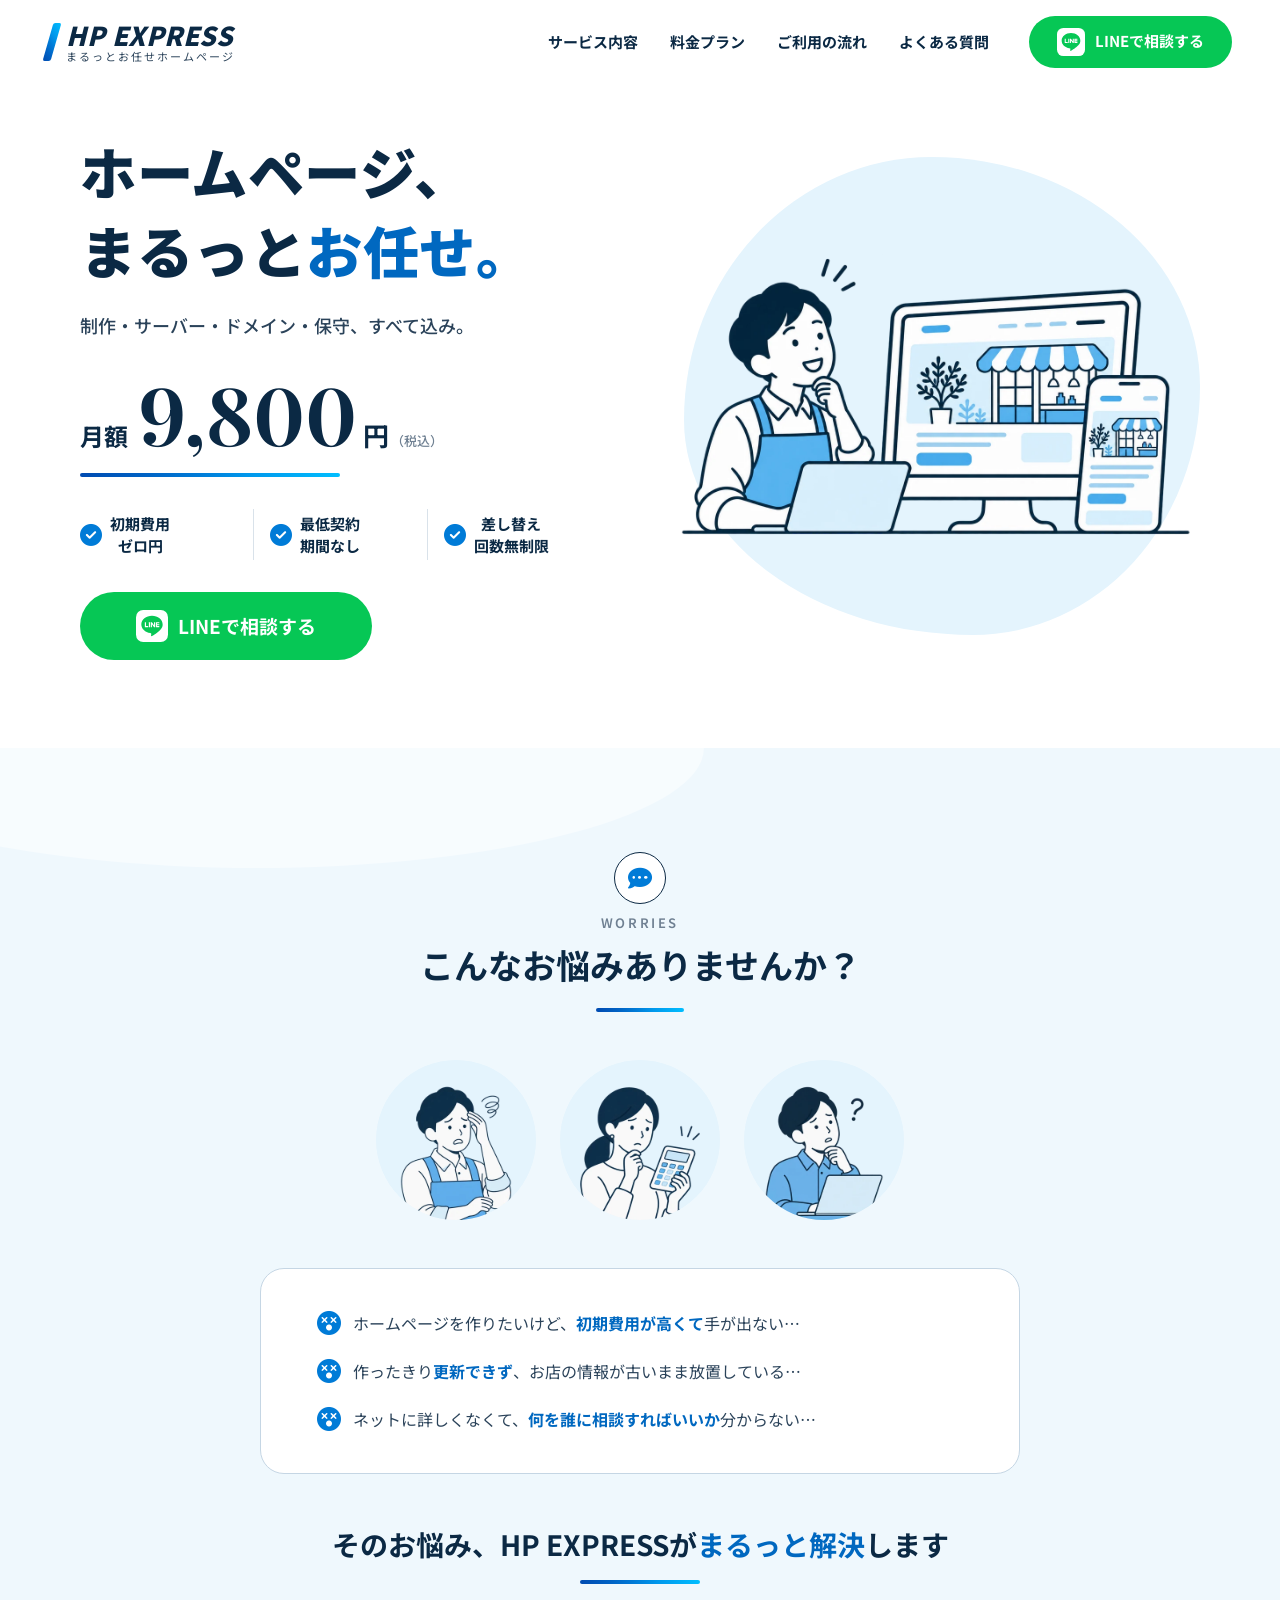
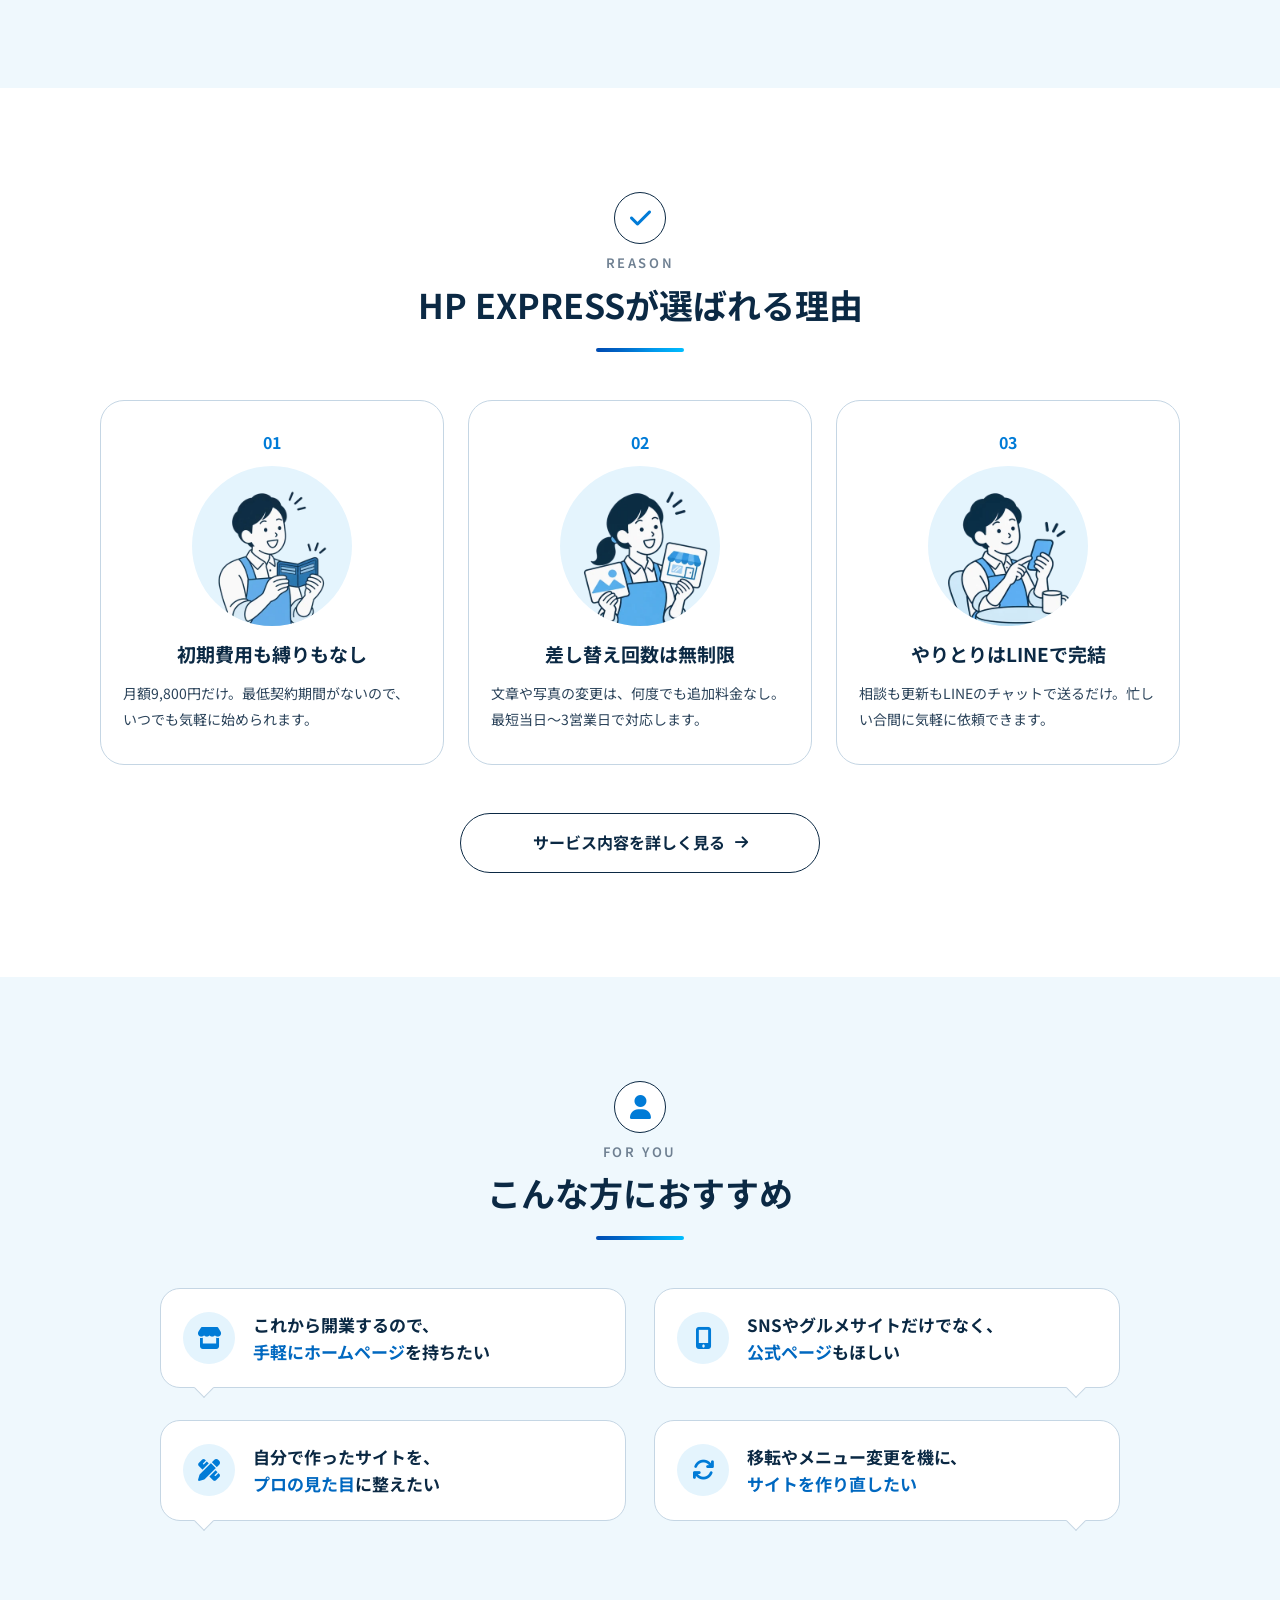
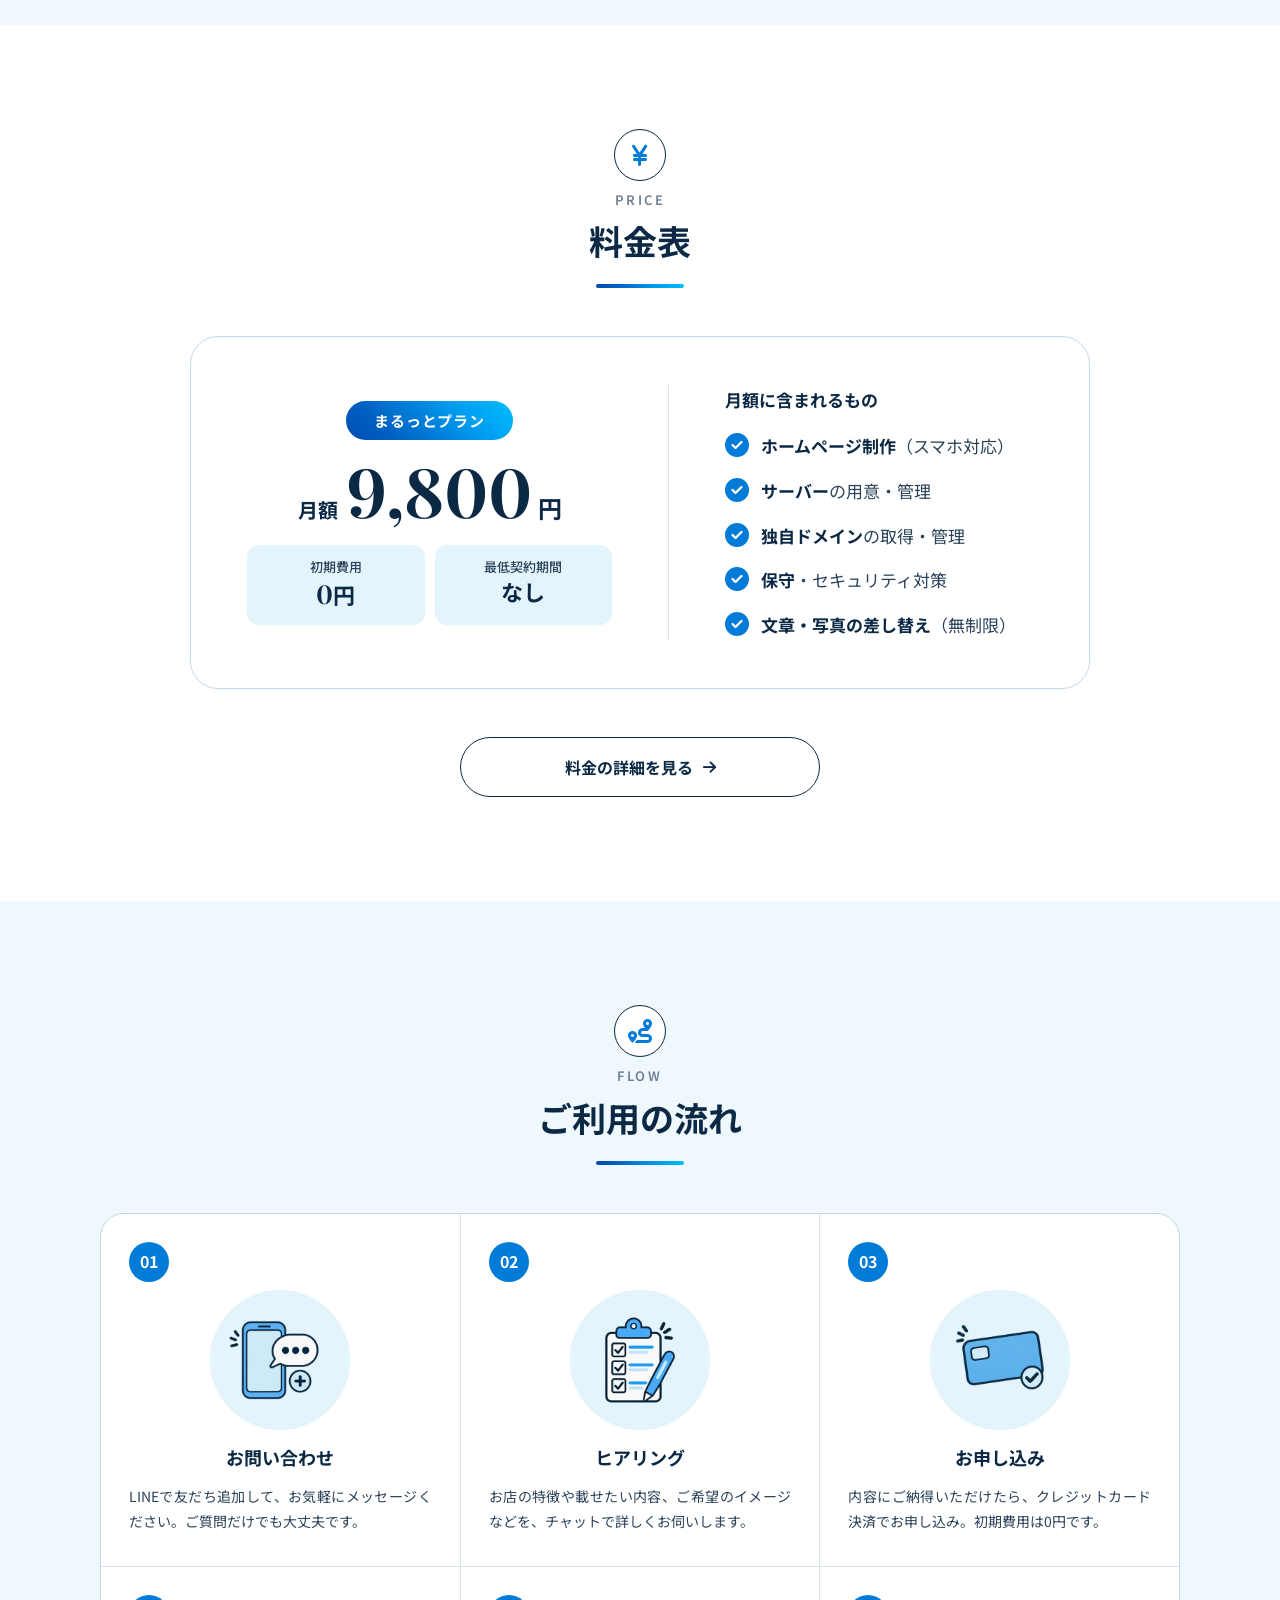
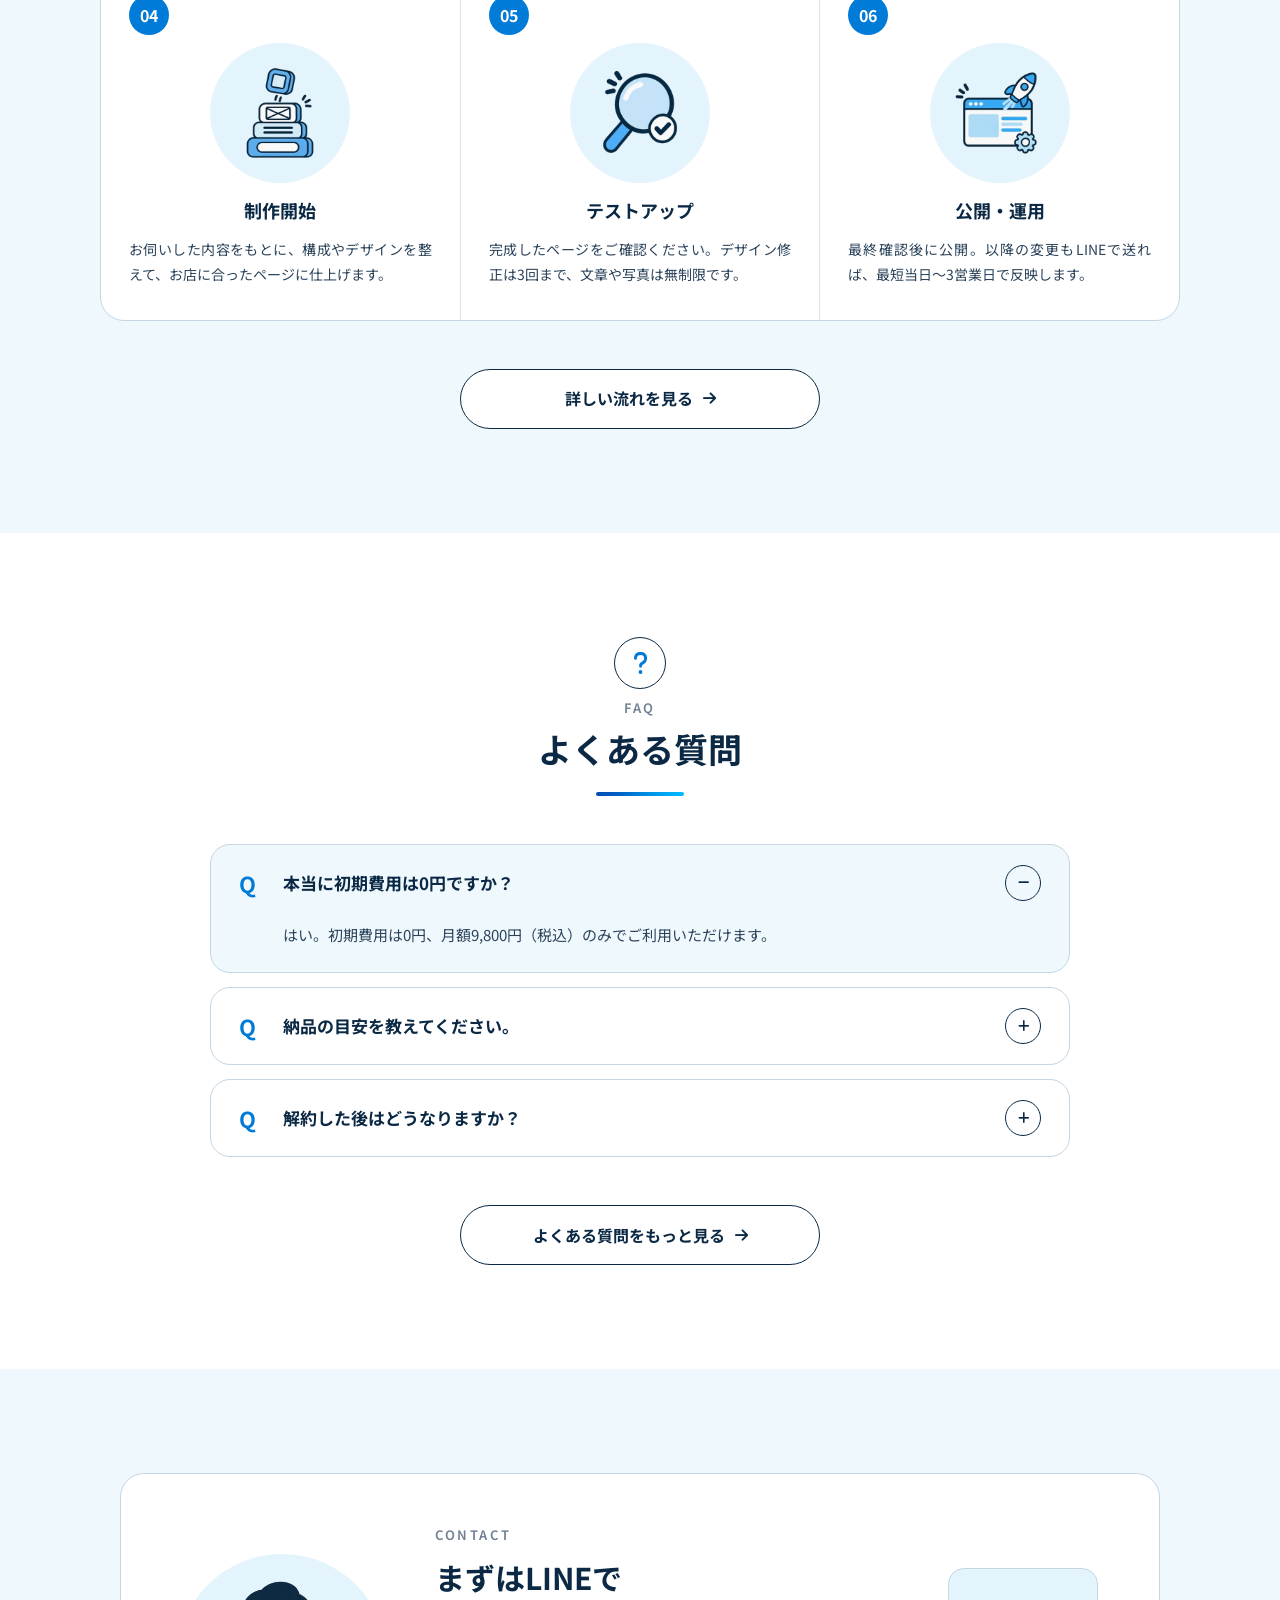
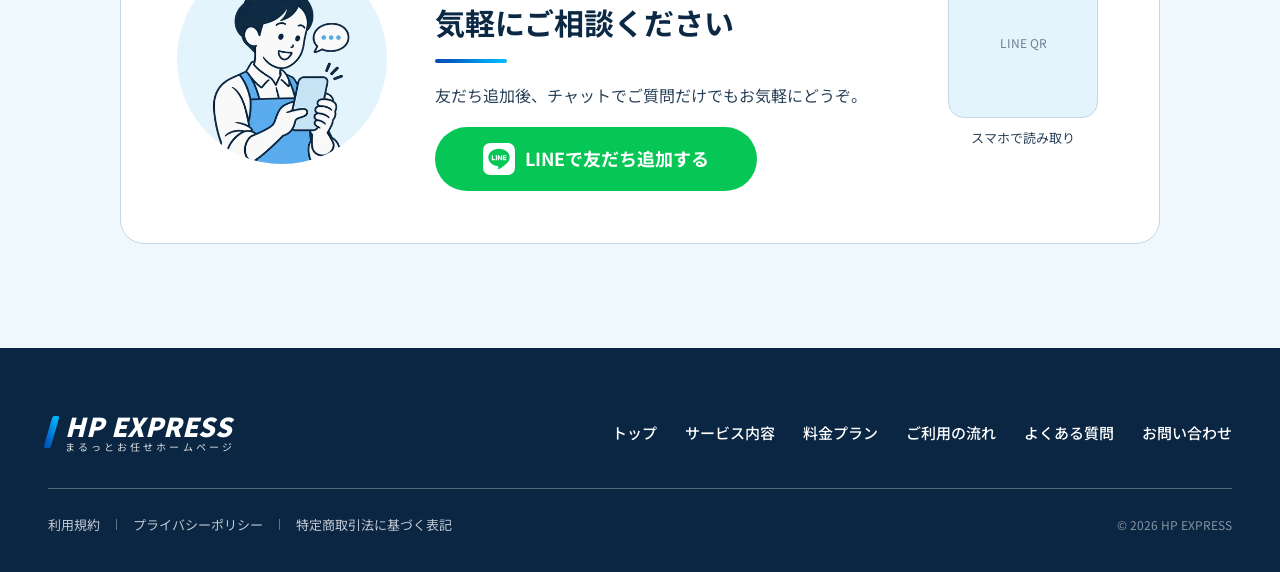
==== commit 654997c0: "文字位置微調整" ====
--- a/index.html
+++ b/index.html
@@ -9,7 +9,7 @@
 <link rel="preconnect" href="https://fonts.gstatic.com" crossorigin>
 <link href="https://fonts.googleapis.com/css2?family=Noto+Sans+JP:wght@400;500;600;700;900&amp;family=Playfair+Display:wght@700&amp;display=swap" rel="stylesheet">
 <link rel="stylesheet" href="https://cdnjs.cloudflare.com/ajax/libs/font-awesome/6.7.2/css/all.min.css" crossorigin="anonymous" referrerpolicy="no-referrer">
-<link rel="stylesheet" href="assets/css/style.css?v=20261126ac">
+<link rel="stylesheet" href="assets/css/style.css?v=20261127b">
 </head>
 <body>
 
@@ -18,7 +18,7 @@
   <nav class="gnav" aria-label="グローバルナビ">
     <a href="service/">サービス内容</a><a href="price/">料金プラン</a><a href="flow/">ご利用の流れ</a><a href="faq/">よくある質問</a>
   </nav>
-  <a class="btn btn--line header-cta" href="https://lin.ee/XXXXXXX" target="_blank" rel="noopener"><img class="line-icon" src="assets/img/line-icon-reverse.svg" alt="" width="32" height="32">LINEで相談する</a>
+  <a class="btn btn--line header-cta" href="https://lin.ee/XXXXXXX" target="_blank" rel="noopener"><img class="line-icon" src="assets/img/line-icon-reverse.svg" alt="" width="32" height="32"><span class="btn__label">LINEで相談する</span></a>
   <button class="menu-btn" type="button" aria-expanded="false" aria-controls="sp-menu" aria-label="メニューを開く"><span></span><span></span><span></span></button>
   <div class="sp-menu" id="sp-menu">
     <ul>
@@ -27,7 +27,7 @@
       <li><a href="flow/">ご利用の流れ</a></li>
       <li><a href="faq/">よくある質問</a></li>
     </ul>
-    <a class="btn btn--line" href="https://lin.ee/XXXXXXX" target="_blank" rel="noopener"><img class="line-icon" src="assets/img/line-icon-reverse.svg" alt="" width="32" height="32">LINEで相談する</a>
+    <a class="btn btn--line" href="https://lin.ee/XXXXXXX" target="_blank" rel="noopener"><img class="line-icon" src="assets/img/line-icon-reverse.svg" alt="" width="32" height="32"><span class="btn__label">LINEで相談する</span></a>
   </div>
 </header>
 
@@ -48,7 +48,7 @@
     <li class="badge">最低契約<br>期間なし</li>
     <li class="badge">差し替え<br>回数無制限</li>
   </ul>
-  <a class="btn btn--line fv__cta" href="https://lin.ee/XXXXXXX" target="_blank" rel="noopener"><img class="line-icon" src="assets/img/line-icon-reverse.svg" alt="" width="32" height="32">LINEで相談する</a>
+  <a class="btn btn--line fv__cta" href="https://lin.ee/XXXXXXX" target="_blank" rel="noopener"><img class="line-icon" src="assets/img/line-icon-reverse.svg" alt="" width="32" height="32"><span class="btn__label">LINEで相談する</span></a>
 </section>
 
 <!-- ② こんなお悩みありませんか？ -->
@@ -92,7 +92,7 @@
       <div class="reason__body"><span class="reason__no">03</span><h3>やりとりはLINEで完結</h3><p>相談も更新もLINEのチャットで送るだけ。忙しい合間に気軽に依頼できます。</p></div>
     </article>
   </div>
-  <a class="btn btn--outline" href="service/">サービス内容を詳しく見る <i class="fa-solid fa-arrow-right" aria-hidden="true"></i></a>
+  <a class="btn btn--outline" href="service/"><span class="btn__label">サービス内容を詳しく見る</span><i class="fa-solid fa-arrow-right" aria-hidden="true"></i></a>
 </section>
 
 <!-- ④ こんな方におすすめ -->
@@ -134,7 +134,7 @@
       </ul>
     </div>
   </div>
-  <a class="btn btn--outline" href="price/">料金の詳細を見る <i class="fa-solid fa-arrow-right" aria-hidden="true"></i></a>
+  <a class="btn btn--outline" href="price/"><span class="btn__label">料金の詳細を見る</span><i class="fa-solid fa-arrow-right" aria-hidden="true"></i></a>
 </section>
 
 <!-- ⑥ ご利用の流れ -->
@@ -152,7 +152,7 @@
     <li class="flow-card"><span class="step-no">05</span><img class="flow-card__img" src="assets/img/flow-05.webp" alt="" width="400" height="400" loading="lazy"><h3>テストアップ</h3><p>完成したページをご確認ください。デザイン修正は3回まで、文章や写真は無制限です。</p></li>
     <li class="flow-card"><span class="step-no">06</span><img class="flow-card__img" src="assets/img/flow-06.webp" alt="" width="400" height="400" loading="lazy"><h3>公開・運用</h3><p>最終確認後に公開。以降の変更もLINEで送れば、最短当日〜3営業日で反映します。</p></li>
   </ol>
-  <a class="btn btn--outline" href="flow/">詳しい流れを見る <i class="fa-solid fa-arrow-right" aria-hidden="true"></i></a>
+  <a class="btn btn--outline" href="flow/"><span class="btn__label">詳しい流れを見る</span><i class="fa-solid fa-arrow-right" aria-hidden="true"></i></a>
 </section>
 
 <!-- ⑦ よくある質問（抜粋） -->
@@ -176,7 +176,7 @@
       <div class="faq__a">解約月の末日で公開を終了します。ご希望に応じてドメインは無償で譲渡します。</div>
     </details>
   </div>
-  <a class="btn btn--outline" href="faq/">よくある質問をもっと見る <i class="fa-solid fa-arrow-right" aria-hidden="true"></i></a>
+  <a class="btn btn--outline" href="faq/"><span class="btn__label">よくある質問をもっと見る</span><i class="fa-solid fa-arrow-right" aria-hidden="true"></i></a>
 </section>
 
 <!-- ⑧ 共通CTA -->
@@ -187,7 +187,7 @@
       <span class="cta__en">CONTACT</span>
       <h2 class="u-line">まずはLINEで<br>気軽にご相談ください</h2>
       <p>友だち追加後、チャットで<br class="sp-only">ご質問だけでもお気軽にどうぞ。</p>
-      <a class="btn btn--line" href="https://lin.ee/XXXXXXX" target="_blank" rel="noopener"><img class="line-icon" src="assets/img/line-icon-reverse.svg" alt="" width="32" height="32">LINEで友だち追加する</a>
+      <a class="btn btn--line" href="https://lin.ee/XXXXXXX" target="_blank" rel="noopener"><img class="line-icon" src="assets/img/line-icon-reverse.svg" alt="" width="32" height="32"><span class="btn__label">LINEで友だち追加する</span></a>
     </div>
     <div class="cta__qr"><div class="cta__qr-img">LINE QR</div><span>スマホで読み取り</span></div>
   </div>
@@ -207,9 +207,9 @@
 </footer>
 
 <div class="fixed-cta fixed-cta--corner">
-  <a class="fixed-cta__btn" href="https://lin.ee/XXXXXXX" target="_blank" rel="noopener"><span class="fixed-cta__bubble">ご質問だけでもOK</span><span class="fixed-cta__main"><img class="line-icon" src="assets/img/line-icon-reverse.svg" alt="" width="32" height="32">LINEで相談する</span></a>
+  <a class="fixed-cta__btn" href="https://lin.ee/XXXXXXX" target="_blank" rel="noopener"><span class="fixed-cta__bubble">ご質問だけでもOK</span><span class="fixed-cta__main"><img class="line-icon" src="assets/img/line-icon-reverse.svg" alt="" width="32" height="32"><span class="fixed-cta__label">LINEで相談する</span></span></a>
 </div>
 
-<script src="assets/js/main.js?v=20261126ac"></script>
+<script src="assets/js/main.js?v=20261127b"></script>
 </body>
 </html>
--- a/assets/css/style.css
+++ b/assets/css/style.css
@@ -1,7 +1,7 @@
 /* =========================================================
    HP EXPRESS — デザイン実装
-   基準：design/04_adopted/design-rules.md（確定版 v1）
-   モバイルファースト（基準 375px）／PC拡張は min-width:960px
+   基準：design/04_adopted/design-rules.md（FIX v2）
+   モバイルファースト（基準 390px）／PC拡張は min-width:960px
    ========================================================= */
 
 :root {
@@ -40,7 +40,7 @@
 
 /* ---------- アイコン（Font Awesome Free 6） ---------- */
 /* 疑似要素で使うときの共通指定。チェックは circle-check（青い円＋白抜きチェック） */
-.ck::before, .badge::before, .dot-item::before, .sp-menu li a::after, .faq__sign::before {
+.ck::before, .badge::before, .sp-menu li a::after, .faq__sign::before {
   font-family: "Font Awesome 6 Free";
   font-weight: 900;
   font-style: normal;
@@ -71,20 +71,6 @@
 em { font-style: normal; color: var(--blue-text); }
 
 .pc-only { display: none; }
-
-/* ---------- イラスト・プレースホルダー（本番イラスト差し替えまで） ---------- */
-.ph {
-  background: var(--bg-tint);
-  display: flex;
-  align-items: center;
-  justify-content: center;
-  text-align: center;
-  color: var(--muted);
-  font-size: 10px;
-  line-height: 1.5;
-  flex: none;
-}
-.ph--round { border-radius: 50%; }
 
 /* ---------- チェック付き項目 ---------- */
 .ck { display: flex; gap: 12px; align-items: flex-start; }
@@ -113,6 +99,8 @@
 }
 .btn:hover { opacity: .85; }
 .btn .fa-arrow-right { font-size: 15px; }
+/* Noto Sans JP は字面がわずかに下がるので、文字だけ持ち上げてアイコン・矢印とボタンの中心にそろえる */
+.btn__label { position: relative; top: -.5px; }
 .btn--line { background: var(--line-green); color: #fff; }
 .btn--line:hover { color: #fff; }
 .btn--outline { background: #fff; color: var(--navy); border: var(--strong-border); }
@@ -688,6 +676,8 @@
   transition: transform .15s ease;
 }
 .fixed-cta--corner .line-icon { width: 28px; height: 28px; }
+/* Noto Sans JP は line-height:1 だと字面が約1px下がるので、文字だけ持ち上げてアイコン・ボタンの中心にそろえる */
+.fixed-cta--corner .fixed-cta__label { transform: translateY(-1px); }
 .fixed-cta--corner .fixed-cta__btn:active .fixed-cta__main { transform: scale(.97); }
 
 /* 下部中央の緑ピル（控え）：余白を広めに取り、白いフチで本文から浮かせる */
@@ -755,182 +745,239 @@
 }
 
 /* =========================================================
-   下層ページ共通（5-2で新デザインに合わせて調整予定）
+   下層ページ共通
+   並び：ページタイトル帯（bg-soft）→ 本文（白）→ 共通CTA（bg-soft）→ フッター
    ========================================================= */
+/* ページタイトル帯：トップのセクション見出しと同じ並び（アイコン → 英字 → h1 → 下線）＋パンくず */
 .page-title {
-  padding: 40px var(--gutter) 36px;
+  padding: 36px var(--gutter) 30px;
   background: var(--bg-soft);
   display: flex; flex-direction: column;
   align-items: center;
   gap: 6px;
   text-align: center;
 }
-.page-title__en { font-size: 12px; font-weight: 600; letter-spacing: .2em; color: var(--muted); }
-.page-title h1 { font-size: 26px; font-weight: 700; color: var(--navy); }
-.breadcrumb { font-size: 11px; color: var(--muted); }
+.page-title__en { font-size: 12px; font-weight: 600; letter-spacing: .2em; color: var(--muted); line-height: 1.4; }
+.page-title h1 { font-size: 26px; line-height: 1.5; font-weight: 700; color: var(--navy); }
+.page-title h1::after {
+  content: ""; display: block;
+  width: 72px; height: 4px;
+  margin: 14px auto 0;
+  border-radius: 2px;
+  background: var(--grad-h);
+}
+.breadcrumb { margin-top: 14px; display: flex; align-items: center; gap: 8px; font-size: 11px; line-height: 1.4; color: var(--muted); }
 .breadcrumb a { color: inherit; }
-
-.page-body { padding: 40px var(--gutter); display: flex; flex-direction: column; gap: 28px; }
-.page-body h2.h-block { font-size: 18px; font-weight: 700; line-height: 1.5; color: var(--navy); }
-.stack { display: flex; flex-direction: column; gap: 12px; }
-.stack--14 { gap: 14px; }
-
-.icon-row {
+.breadcrumb i { font-size: 8px; opacity: .7; }
+
+/* 本文 */
+.page-body { padding: 48px var(--gutter) 56px; display: flex; flex-direction: column; gap: 56px; }
+.page-block { display: flex; flex-direction: column; gap: 28px; }
+
+/* 本文内の見出し：セクション見出しからアイコンを外した小さい版（英字 → h2 → 下線） */
+.sub-head { display: flex; flex-direction: column; align-items: center; gap: 6px; text-align: center; }
+.sub-head__en { font-size: 12px; font-weight: 600; letter-spacing: .2em; color: var(--muted); line-height: 1.4; }
+.sub-head h2 { font-size: 22px; line-height: 1.5; font-weight: 700; color: var(--navy); }
+.sub-head h2::after {
+  content: ""; display: block;
+  width: 56px; height: 4px;
+  margin: 12px auto 0;
+  border-radius: 2px;
+  background: var(--grad-h);
+}
+
+/* 左に短いグラデーションの縦線を付けた小見出し（FAQのカテゴリ・規約の条文） */
+.bar-head {
+  display: flex; align-items: center; gap: 10px;
+  font-size: 17px; font-weight: 700; line-height: 1.5; color: var(--navy);
+}
+.bar-head::before { content: ""; flex: none; width: 4px; height: 1.2em; border-radius: 2px; background: var(--grad); }
+
+/* アイコンの丸（Font Awesome。トップの「こんな方におすすめ」と同じ淡い水色の丸） */
+.icon-circle {
+  flex: none;
+  width: 44px; height: 44px; border-radius: 50%;
+  display: flex; align-items: center; justify-content: center;
+  background: var(--bg-tint); color: var(--blue); font-size: 19px;
+}
+
+/* ---------- サービス：月額に含まれるもの ---------- */
+.service-cards { display: grid; grid-template-columns: 1fr 1fr; gap: 12px; }
+.service-card {
+  background: #fff;
+  border: var(--card-border);
+  border-radius: var(--r-card);
+  padding: 22px 14px 20px;
+  display: flex; flex-direction: column;
+  align-items: center;
+  gap: 10px;
+  text-align: center;
+}
+.service-card .icon-circle { width: 64px; height: 64px; font-size: 26px; margin-bottom: 2px; }
+.service-card h3 { font-size: 15px; line-height: 1.45; color: var(--navy); }
+.service-card p { align-self: stretch; font-size: 13px; line-height: 1.7; color: var(--text); text-align: justify; }
+
+/* ---------- サービス：品質 ---------- */
+.quality {
+  background: #fff;
+  border: var(--card-border);
+  border-radius: var(--r-card-lg);
+  padding: 32px 22px 28px;
+  display: flex; flex-direction: column;
+  align-items: center;
+  gap: 18px;
+  text-align: center;
+}
+.quality__img { width: 140px; height: 140px; border-radius: 50%; background: var(--bg-tint); }
+.quality__body { display: flex; flex-direction: column; align-items: center; gap: 16px; }
+.quality p { font-size: 15px; line-height: 1.8; color: var(--text); text-align: justify; }
+
+/* ---------- サービス：修正・差し替えの回数 ---------- */
+.fact-list { display: flex; flex-direction: column; gap: 12px; }
+.fact {
+  background: var(--bg-soft);
+  border-radius: var(--r-card);
+  padding: 20px 20px 18px;
   display: grid;
   grid-template-columns: 44px 1fr;
+  column-gap: 14px; row-gap: 2px;
+  align-items: center;
+}
+.fact .icon-circle { grid-row: 1 / span 2; background: #fff; }
+.fact__label { font-size: 12px; font-weight: 700; color: var(--muted); line-height: 1.5; }
+.fact b { font-size: 16px; line-height: 1.5; color: var(--navy); }
+.fact__note { grid-column: 1 / -1; margin-top: 12px; padding-top: 12px; border-top: 1px solid var(--line); font-size: 13px; line-height: 1.7; color: var(--text); }
+
+/* ---------- サービス：LINEのやりとり例 ---------- */
+.chat {
+  border-radius: var(--r-card-lg);
+  padding: 22px 16px;
+  background: var(--bg-soft);
+  display: flex; flex-direction: column;
   gap: 12px;
-  align-items: center;
-  padding: 12px 0;
-  border-bottom: 1px solid var(--line-soft);
-}
-.icon-row .ph { width: 44px; height: 44px; border-radius: var(--r-sm); font-size: 8px; }
-.icon-row__text { display: flex; flex-direction: column; gap: 2px; }
-.icon-row__text b { font-size: 14px; color: var(--navy); }
-.icon-row__text span { font-size: 12px; color: var(--text); line-height: 1.6; }
-
-.box {
+}
+.chat__me {
+  align-self: flex-end;
+  max-width: 80%;
+  background: #C9F0D8;
+  border-radius: 18px 18px 4px 18px;
+  padding: 10px 14px;
+  font-size: 14px; line-height: 1.65; color: var(--navy);
+}
+.chat__photo {
+  align-self: flex-end;
+  width: 136px; height: 92px;
+  border-radius: 14px;
+  background: #fff;
+  border: 1px solid var(--line-soft);
+  display: flex; flex-direction: column; align-items: center; justify-content: center; gap: 4px;
+  color: var(--ill-blue); font-size: 28px; line-height: 1;
+}
+.chat__photo span { font-size: 11px; color: var(--muted); }
+.chat__them { display: flex; gap: 8px; align-items: flex-end; }
+/* 運営側のアイコンは顔を出さず、ロゴの斜めバーを白い丸に入れる */
+.chat__avatar {
+  width: 36px; height: 36px; border-radius: 50%; flex: none;
+  background: #fff; border: 1px solid var(--line-soft);
+  display: flex; align-items: center; justify-content: center;
+}
+.chat__avatar::before { content: ""; width: 6px; height: 18px; border-radius: 2px; background: var(--grad); transform: skewX(-16deg); }
+.chat__them p {
+  max-width: 76%;
+  background: #fff;
+  border: 1px solid var(--line-soft);
+  border-radius: 18px 18px 18px 4px;
+  padding: 10px 14px;
+  font-size: 14px; line-height: 1.65; color: var(--navy);
+}
+.chat-note { font-size: 15px; line-height: 1.8; color: var(--text); text-align: center; }
+
+/* ---------- 料金：お支払い・オプション・解約 ---------- */
+.info-list { display: flex; flex-direction: column; gap: 14px; }
+.info-card {
+  background: #fff;
   border: var(--card-border);
   border-radius: var(--r-card);
-  padding: 20px;
+  padding: 22px 20px;
   display: flex; flex-direction: column;
-  gap: 8px;
-}
-.box h2 { font-size: 16px; font-weight: 700; color: var(--navy); }
-.box p { font-size: 13px; line-height: 1.8; }
-
-.soft-box {
+  gap: 14px;
+}
+.info-card__head { display: flex; align-items: center; gap: 12px; }
+.info-card__head h3 { font-size: 17px; line-height: 1.45; color: var(--navy); }
+.info-card > p { font-size: 15px; line-height: 1.8; color: var(--text); }
+.info-card .dot-list .ck { font-size: 15px; line-height: 1.7; }
+/* オプション：項目名だけを線で区切って並べ、「別途お見積り」は下に1回だけ書く（項目ごとに付けると狭い幅で折り返すため） */
+.option-table { border-top: 1px solid var(--line-soft); }
+.option-row {
+  display: flex; align-items: center; gap: 10px;
+  padding: 13px 0;
+  border-bottom: 1px solid var(--line-soft);
+  font-size: 15px; line-height: 1.5; color: var(--text);
+}
+.option-row::before { content: ""; flex: none; width: 6px; height: 6px; border-radius: 50%; background: var(--blue); }
+.info-card > p.info-card__note { font-size: 13px; line-height: 1.7; color: var(--muted); }
+
+/* ---------- ご利用の流れ：縦タイムライン ---------- */
+.timeline { display: flex; flex-direction: column; }
+.timeline__item { display: grid; grid-template-columns: 34px 1fr; gap: 12px; }
+.timeline__rail { display: flex; flex-direction: column; align-items: center; }
+.timeline__rail .step-no { width: 34px; height: 34px; font-size: 14px; }
+.timeline__rail::after { content: ""; flex: 1; width: 0; border-left: 2px dashed var(--line); margin: 6px 0; }
+.timeline__item:last-child .timeline__rail::after { visibility: hidden; }
+.timeline__card {
+  background: #fff;
+  border: var(--card-border);
+  border-radius: var(--r-card);
+  padding: 16px 16px 18px;
+  margin-bottom: 16px;
+  display: grid;
+  grid-template-columns: 76px 1fr;
+  column-gap: 14px; row-gap: 12px;
+  align-items: center;
+}
+.timeline__item:last-child .timeline__card { margin-bottom: 0; }
+.timeline__img { width: 76px; height: 76px; border-radius: 50%; background: var(--bg-tint); }
+.timeline__card h2 { font-size: 17px; line-height: 1.45; color: var(--navy); }
+.timeline__card p { grid-column: 1 / -1; font-size: 14px; line-height: 1.8; color: var(--text); text-align: justify; }
+
+.note-box {
   background: var(--bg-soft);
   border-radius: var(--r-card);
   padding: 20px;
-  display: flex; flex-direction: column;
-  gap: 10px;
-}
-.soft-box h2 { font-size: 16px; font-weight: 700; color: var(--navy); }
-.soft-box .dot-item { display: flex; gap: 10px; font-size: 13px; line-height: 1.7; }
-.dot-item::before {
-  content: "\f058";
-  flex: none;
-  font-size: 20px;
-  margin-top: 2px;
-  color: var(--blue);
-}
-
-.option-table { border: var(--card-border); border-radius: var(--r-card); overflow: hidden; }
-.option-row {
-  display: flex; justify-content: space-between;
-  gap: 12px;
-  padding: 14px 16px;
-  border-bottom: 1px solid var(--line-soft);
-  font-size: 13px; line-height: 1.5;
-}
-.option-row:last-child { border-bottom: 0; }
-.option-row__price { flex: none; color: var(--muted); font-size: 12px; }
-
-.service-cards { display: grid; grid-template-columns: 1fr 1fr; gap: 10px; }
-.service-card {
+  display: flex; align-items: center; gap: 14px;
+}
+.note-box .icon-circle { background: #fff; }
+.note-box__text { display: flex; flex-direction: column; gap: 2px; }
+.note-box__label { font-size: 12px; font-weight: 700; color: var(--muted); line-height: 1.5; }
+.note-box b { font-size: 17px; line-height: 1.5; color: var(--navy); }
+
+/* ---------- よくある質問 ---------- */
+.faq-chips { display: flex; flex-wrap: wrap; justify-content: center; gap: 8px; }
+.faq-chips a {
+  display: inline-flex; align-items: center; gap: 6px;
+  height: 38px; padding: 0 16px;
+  font-size: 13px; font-weight: 700; color: var(--navy);
   border: var(--card-border);
-  border-radius: var(--r-card);
-  padding: 16px 12px;
-  display: flex; flex-direction: column;
-  align-items: center;
-  gap: 8px;
-  text-align: center;
-}
-.service-card .ph { width: 64px; height: 64px; padding: 6px; font-size: 8px; line-height: 1.3; }
-.service-card b { font-size: 15px; color: var(--navy); }
-.service-card span { font-size: 11px; line-height: 1.6; }
-
-.quality {
-  border: var(--card-border);
-  border-radius: var(--r-card-lg);
-  padding: 22px 18px;
-  display: flex; flex-direction: column;
-  gap: 12px;
-}
-.quality__en { font-size: 12px; font-weight: 600; letter-spacing: .15em; color: var(--muted); }
-.quality h2 { font-size: 18px; font-weight: 700; line-height: 1.5; color: var(--navy); }
-.quality .ph { height: 150px; border-radius: var(--r-card); padding: 14px; }
-.quality p { font-size: 13px; line-height: 1.8; }
-
-.fact-list { display: flex; flex-direction: column; gap: 10px; }
-.fact {
-  background: var(--bg-soft);
-  border-radius: var(--r-card);
-  padding: 18px;
-  display: flex; flex-direction: column;
-  gap: 6px;
-}
-.fact__label { font-size: 12px; font-weight: 700; color: var(--muted); }
-.fact b { font-size: 16px; line-height: 1.5; color: var(--navy); }
-.fact__note { font-size: 12px; }
-
-.chat {
-  border: var(--card-border);
-  border-radius: var(--r-card-lg);
-  padding: 18px 14px;
-  background: var(--bg-soft);
-  display: flex; flex-direction: column;
-  gap: 10px;
-}
-.chat__me {
-  align-self: flex-end;
-  max-width: 78%;
-  background: #C9F0D8;
-  border-radius: 18px 18px 4px 18px;
-  padding: 10px 14px;
-  font-size: 13px; line-height: 1.6;
-}
-.chat__photo { align-self: flex-end; width: 130px; height: 84px; border-radius: 14px; font-size: 9px; background: #fff; }
-.chat__them { display: flex; gap: 8px; align-items: flex-end; }
-.chat__avatar { width: 34px; height: 34px; border-radius: 50%; background: var(--bg-tint); flex: none; }
-.chat__them p {
-  max-width: 72%;
-  background: #fff;
-  border: 1px solid var(--line-soft);
-  border-radius: 18px 18px 18px 4px;
-  padding: 10px 14px;
-  font-size: 13px; line-height: 1.6;
-}
-
-.timeline { display: flex; flex-direction: column; }
-.timeline__item { display: grid; grid-template-columns: 40px 1fr; gap: 14px; }
-.timeline__rail { display: flex; flex-direction: column; align-items: center; }
-.timeline__rail::after { content: ""; flex: 1; width: 0; border-left: 2px dashed var(--line); margin: 4px 0; }
-.timeline__item:last-child .timeline__rail::after { visibility: hidden; }
-.timeline__card {
-  border: var(--card-border);
-  border-radius: var(--r-card);
-  padding: 16px;
-  margin-bottom: 16px;
-  display: flex; flex-direction: column;
-  gap: 10px;
-}
-.timeline__card b { font-size: 16px; line-height: 1.5; color: var(--navy); }
-.timeline__card .ph { height: 110px; border-radius: var(--r-sm); padding: 10px; font-size: 9px; }
-.timeline__card p { font-size: 13px; line-height: 1.8; }
-
-.faq-chips { display: flex; flex-wrap: wrap; gap: 8px; }
-.faq-chips a {
-  font-size: 12px; font-weight: 700;
-  border: var(--card-border);
   background: #fff;
   border-radius: 999px;
-  padding: 6px 14px;
   text-decoration: none;
 }
-.faq-cat { display: flex; flex-direction: column; gap: 10px; scroll-margin-top: 16px; }
-.faq-cat h2 { font-size: 17px; font-weight: 700; display: flex; align-items: center; gap: 8px; color: var(--navy); }
-.faq-cat h2::before { content: ""; width: 10px; height: 10px; border-radius: 50%; background: var(--blue); }
-
-.legal { padding: 36px var(--gutter) 48px; display: flex; flex-direction: column; gap: 24px; }
-.legal p, .legal li { font-size: 13px; line-height: 1.9; }
-.legal__sec { display: flex; flex-direction: column; gap: 8px; }
-.legal__sec h2 { font-size: 15px; font-weight: 700; padding-bottom: 8px; border-bottom: 1px solid var(--line); color: var(--navy); }
-.legal__sec ol { margin: 0; padding-left: 1.4em; }
-.legal__date { font-size: 12px; color: var(--muted); text-align: right; }
-.legal-table { width: 100%; border-collapse: collapse; font-size: 13px; line-height: 1.8; }
-.legal-table th, .legal-table td { text-align: left; vertical-align: top; padding: 12px 0; border-bottom: 1px solid var(--line-soft); }
-.legal-table th { width: 8.5em; padding-right: 12px; font-weight: 700; color: var(--navy); }
+.faq-chips a i { font-size: 10px; color: var(--blue); }
+.faq-chips a:hover { border-color: var(--blue); color: var(--navy); }
+.faq-cat { display: flex; flex-direction: column; gap: 14px; scroll-margin-top: 16px; }
+
+/* ---------- 規約・プライバシー・特商法（本文は⑧で差し替え） ---------- */
+.legal { padding: 48px var(--gutter) 64px; display: flex; flex-direction: column; gap: 32px; }
+.legal p, .legal li { font-size: 14px; line-height: 1.9; color: var(--text); }
+.legal__sec { display: flex; flex-direction: column; gap: 10px; }
+.legal__sec h2 { font-size: 16px; }
+.legal__sec ol { margin: 0; padding-left: 1.4em; list-style: decimal; }
+.legal__date { font-size: 13px; color: var(--muted); text-align: right; }
+/* SPは項目名の下に内容を置く（2列だと内容の列が狭くなるため） */
+.legal-table { width: 100%; border-collapse: collapse; font-size: 14px; line-height: 1.8; border-top: 1px solid var(--line-soft); }
+.legal-table th, .legal-table td { display: block; text-align: left; vertical-align: top; color: var(--text); }
+.legal-table th { padding: 14px 0 2px; font-size: 13px; font-weight: 700; color: var(--navy); }
+.legal-table td { padding: 0 0 14px; border-bottom: 1px solid var(--line-soft); }
 
 /* Mobile body copy: improve readability without changing the layout. */
 @media (max-width: 959px) {
@@ -946,7 +993,11 @@
   main > .sec .check-box .ck,
   main > .sec .dot-list .ck,
   main > .sec .faq__a,
-  main > .cta p {
+  main > .cta p,
+  .page-body .dot-list .ck,
+  .page-body .faq__a,
+  .service-card p, .quality p, .fact__note, .chat-note, .info-card > p, .option-row, .timeline__card p,
+  .legal p, .legal li, .legal-table td {
     color: #243D53;
   }
 }
@@ -971,6 +1022,7 @@
   .gnav a[aria-current="page"] { color: var(--blue-text); }
   .header-cta { display: flex; height: 52px; padding: 0 28px; font-size: 15px; }
   .header-cta .line-icon { width: 28px; height: 28px; }
+  .header-cta .btn__label { top: -1px; }
 
   /* セクション */
   .sec { padding: 104px var(--gutter); align-items: center; gap: 48px; }
@@ -1107,27 +1159,77 @@
   .footer-legal small { margin-left: auto; }
   .fixed-cta { display: none; }
 
-  /* 下層ページ（5-2で調整予定） */
-  .page-title { padding: 64px 48px 56px; gap: 8px; }
+  /* 下層ページ */
+  .page-title { padding: 64px var(--gutter) 52px; }
   .page-title__en { font-size: 13px; }
   .page-title h1 { font-size: 36px; }
-  .breadcrumb { font-size: 12px; }
-  .page-body { max-width: 880px; margin: 0 auto; padding: 72px 40px 96px; gap: 40px; }
-  .page-body h2.h-block { font-size: 22px; }
-  .page-body .price-card { display: flex; }
-  .page-body .price-card__main { max-width: 420px; }
-  .service-cards { grid-template-columns: repeat(4, 1fr); gap: 16px; }
-  .service-card .ph { width: 96px; height: 96px; font-size: 9px; }
-  .quality { padding: 36px 40px; display: grid; grid-template-columns: 1fr 1fr; column-gap: 32px; row-gap: 12px; }
-  .quality__en, .quality h2, .quality p { grid-column: 1; }
-  .quality .ph { grid-column: 2; grid-row: 1 / span 3; height: 100%; min-height: 200px; }
-  .fact-list { display: grid; grid-template-columns: 1fr 1fr; gap: 16px; }
-  .chat { max-width: 560px; padding: 28px 24px; }
-  .timeline__card { display: grid; grid-template-columns: 1fr 240px; column-gap: 24px; padding: 22px 24px; margin-bottom: 20px; }
-  .timeline__card b { grid-column: 1; font-size: 18px; }
-  .timeline__card p { grid-column: 1; font-size: 14px; }
-  .timeline__card .ph { grid-column: 2; grid-row: 1 / span 2; height: 140px; }
-  .legal { max-width: 800px; margin: 0 auto; padding: 64px 40px 96px; }
-  .legal p, .legal li, .legal-table { font-size: 14px; }
-  .legal__sec h2 { font-size: 17px; }
-}
+  .page-title h1::after { width: 88px; margin-top: 18px; }
+  .breadcrumb { margin-top: 18px; font-size: 12px; }
+  .page-body { max-width: 1160px; margin: 0 auto; padding: 88px 40px 104px; gap: 96px; }
+  .page-block { gap: 40px; align-items: center; }
+  .page-block > * { width: 100%; }
+  .sub-head__en { font-size: 13px; }
+  .sub-head h2 { font-size: 28px; }
+  .sub-head h2::after { width: 72px; margin-top: 16px; }
+  .bar-head { font-size: 19px; }
+
+  .service-cards { grid-template-columns: repeat(4, 1fr); gap: 20px; max-width: 1080px; }
+  .service-card { padding: 32px 22px 28px; gap: 12px; border-radius: var(--r-card-lg); }
+  .service-card .icon-circle { width: 88px; height: 88px; font-size: 36px; }
+  .service-card h3 { font-size: 18px; }
+  .service-card p { font-size: 14px; line-height: 1.8; }
+
+  .quality { width: 100%; max-width: 900px; margin: 0 auto; padding: 48px 56px; flex-direction: row; gap: 48px; text-align: left; }
+  .quality__img { width: 200px; height: 200px; flex: none; }
+  .quality__body { align-items: flex-start; gap: 20px; }
+  .quality__body .sub-head { align-items: flex-start; text-align: left; }
+  .quality__body .sub-head h2::after { margin-left: 0; }
+  .quality p { font-size: 16px; text-align: left; }
+
+  .fact-list { display: grid; grid-template-columns: 1fr 1fr; gap: 20px; max-width: 900px; }
+  .fact { grid-template-columns: 52px 1fr; column-gap: 18px; padding: 28px 28px 24px; }
+  .fact .icon-circle { width: 52px; height: 52px; font-size: 22px; }
+  .fact b { font-size: 18px; }
+  .fact__note { font-size: 14px; margin-top: 16px; padding-top: 16px; }
+
+  .chat { max-width: 600px; padding: 32px; gap: 14px; }
+  .chat__me, .chat__them p { font-size: 15px; }
+  .chat-note { font-size: 16px; }
+
+  .info-list { max-width: 860px; gap: 20px; }
+  .info-card { padding: 32px 40px; gap: 18px; border-radius: var(--r-card-lg); }
+  .info-card__head h3 { font-size: 19px; }
+  .info-card > p, .info-card .dot-list .ck { font-size: 16px; }
+  .option-row { font-size: 16px; padding: 16px 0; }
+  .info-card > p.info-card__note { font-size: 14px; }
+
+  .timeline { max-width: 860px; }
+  .timeline__item { grid-template-columns: 40px 1fr; gap: 24px; }
+  .timeline__rail .step-no { width: 40px; height: 40px; font-size: 16px; }
+  .timeline__card {
+    grid-template-columns: 120px 1fr;
+    grid-template-rows: auto auto;
+    align-content: center;
+    column-gap: 32px; row-gap: 8px;
+    padding: 28px 36px 28px 28px;
+    margin-bottom: 24px;
+    border-radius: var(--r-card-lg);
+  }
+  .timeline__img { width: 120px; height: 120px; grid-row: 1 / span 2; }
+  .timeline__card h2 { font-size: 20px; align-self: end; }
+  .timeline__card p { grid-column: 2; align-self: start; font-size: 16px; }
+  .note-box { max-width: 860px; padding: 24px 32px; gap: 18px; }
+  .note-box b { font-size: 19px; }
+
+  .faq-chips { gap: 12px; }
+  .faq-chips a { height: 44px; padding: 0 22px; font-size: 14px; }
+  .faq-cat { max-width: 860px; width: 100%; margin: 0 auto; gap: 16px; }
+
+  .legal { max-width: 860px; margin: 0 auto; padding: 88px 40px 104px; gap: 40px; }
+  .legal p, .legal li { font-size: 15px; }
+  .legal__sec h2 { font-size: 18px; }
+  .legal-table { font-size: 15px; }
+  .legal-table tr { display: grid; grid-template-columns: 14em 1fr; border-bottom: 1px solid var(--line-soft); }
+  .legal-table th { padding: 18px 24px 18px 0; font-size: 15px; }
+  .legal-table td { padding: 18px 0; border-bottom: 0; }
+}
